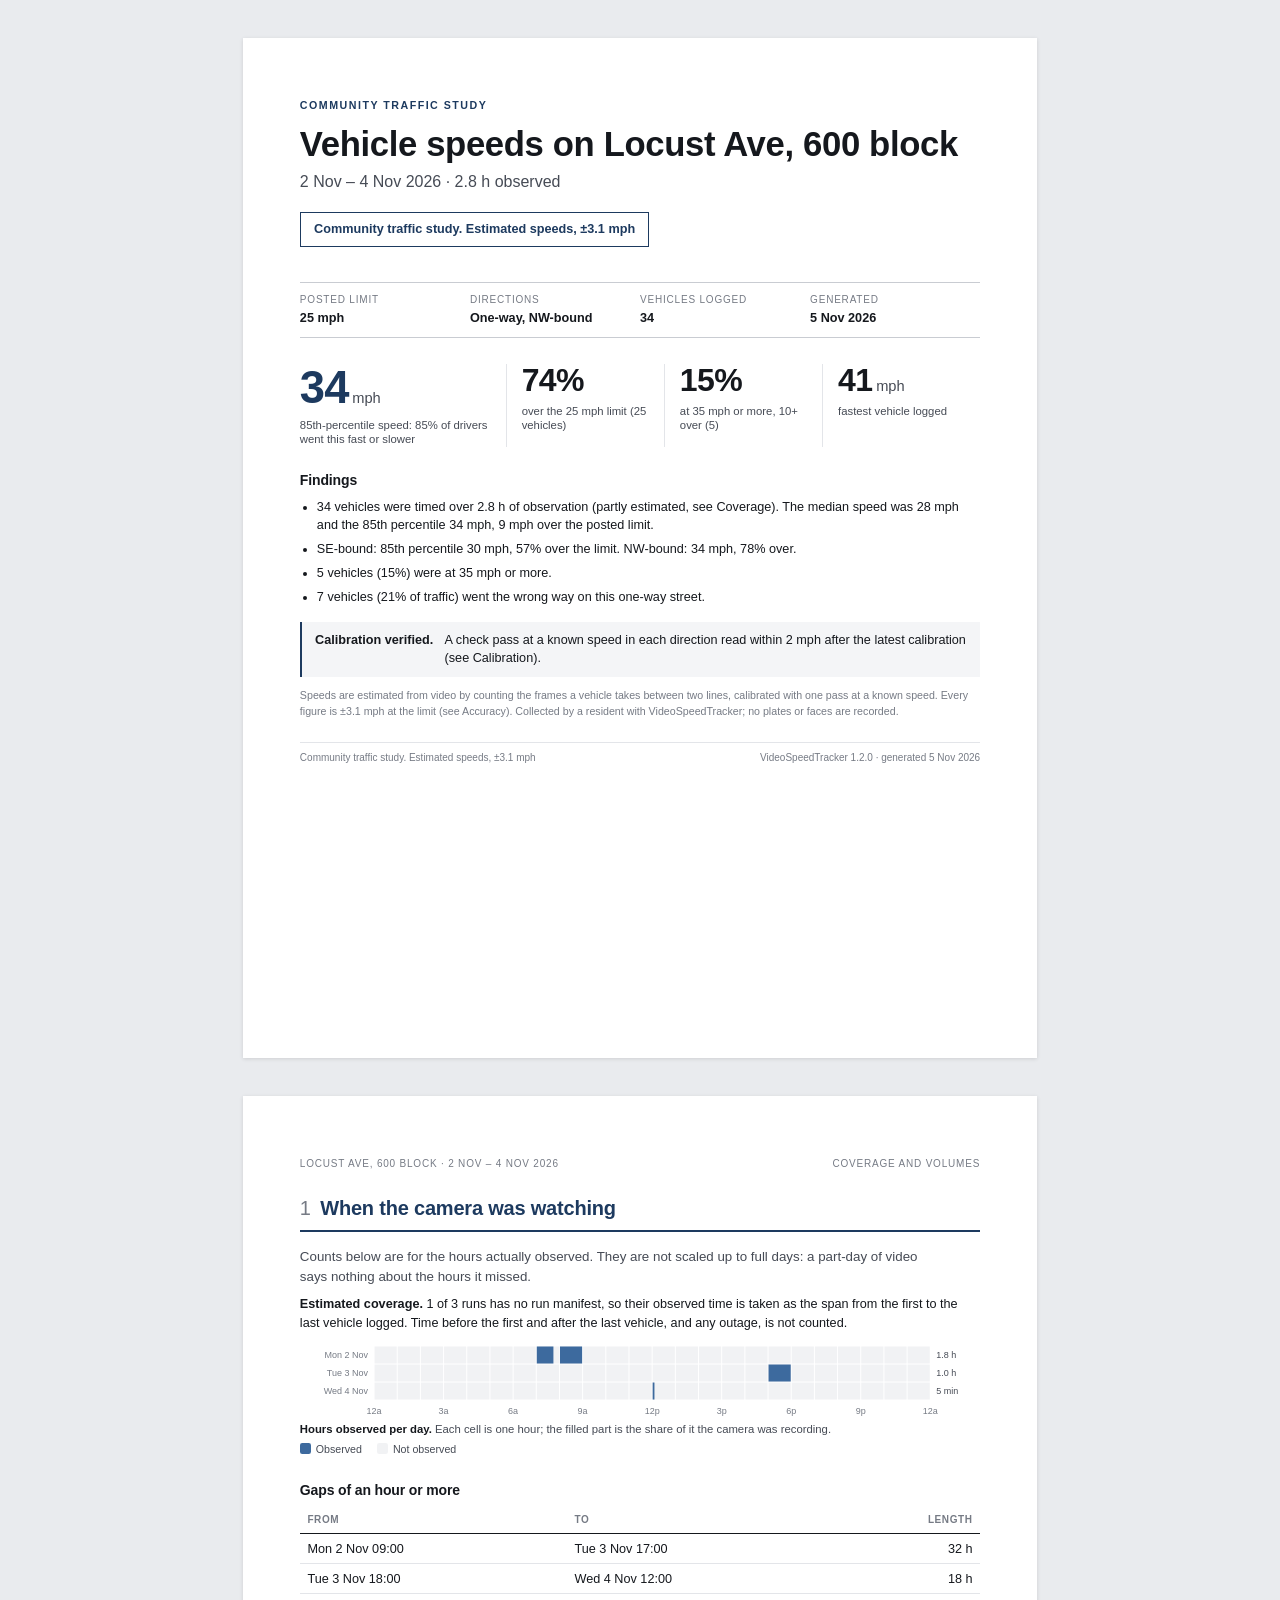
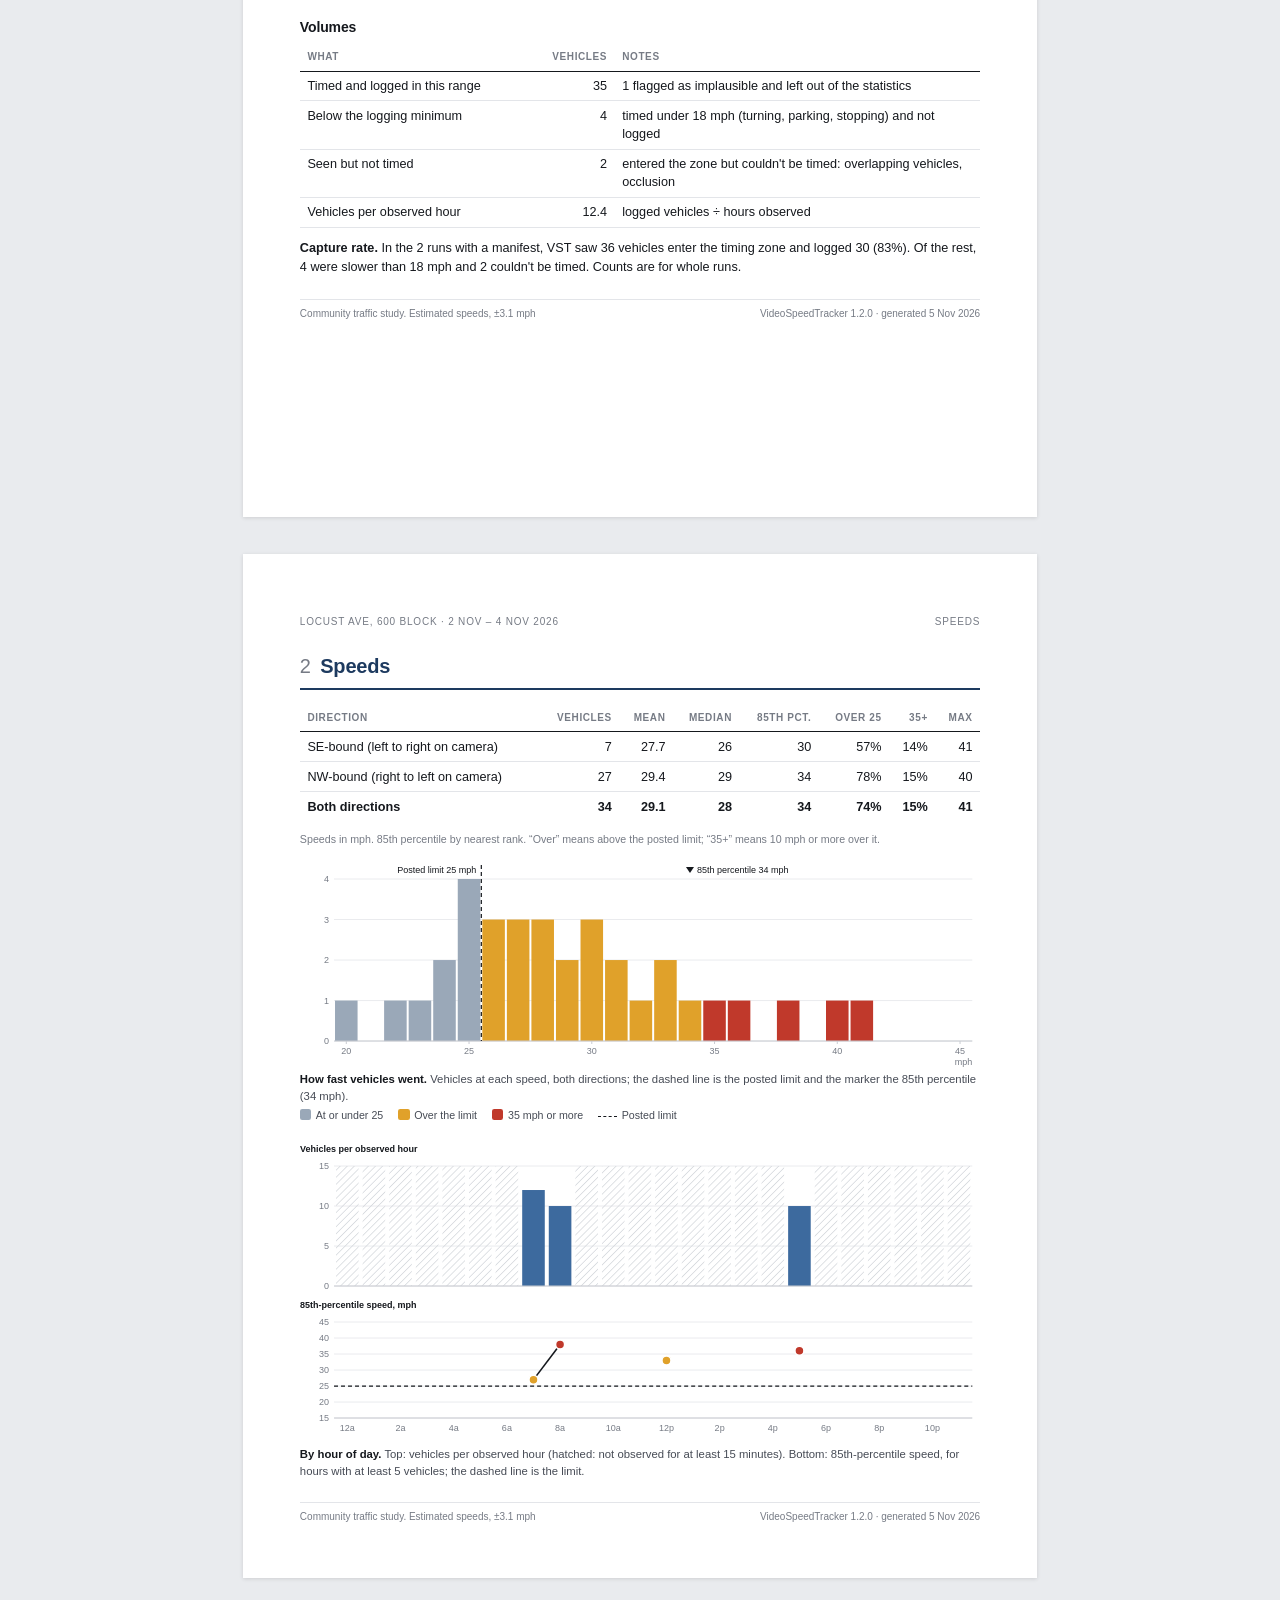
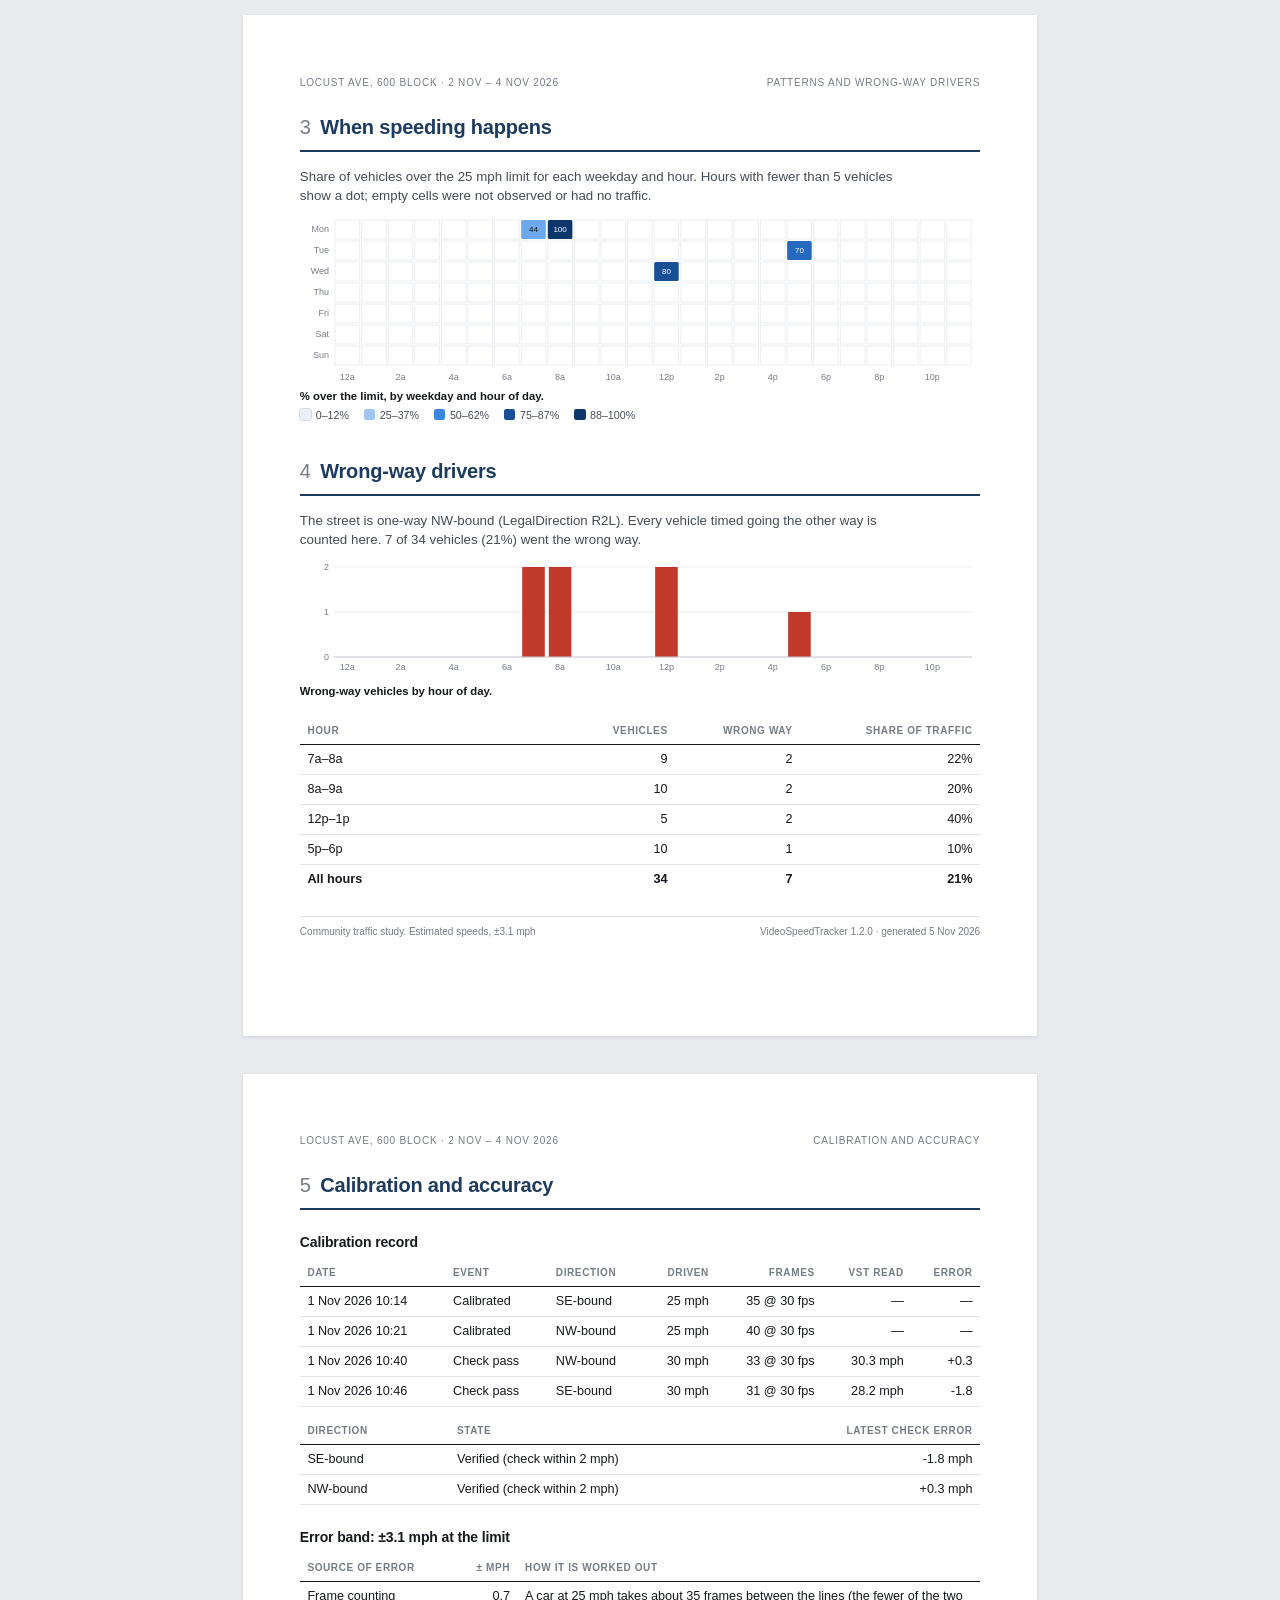
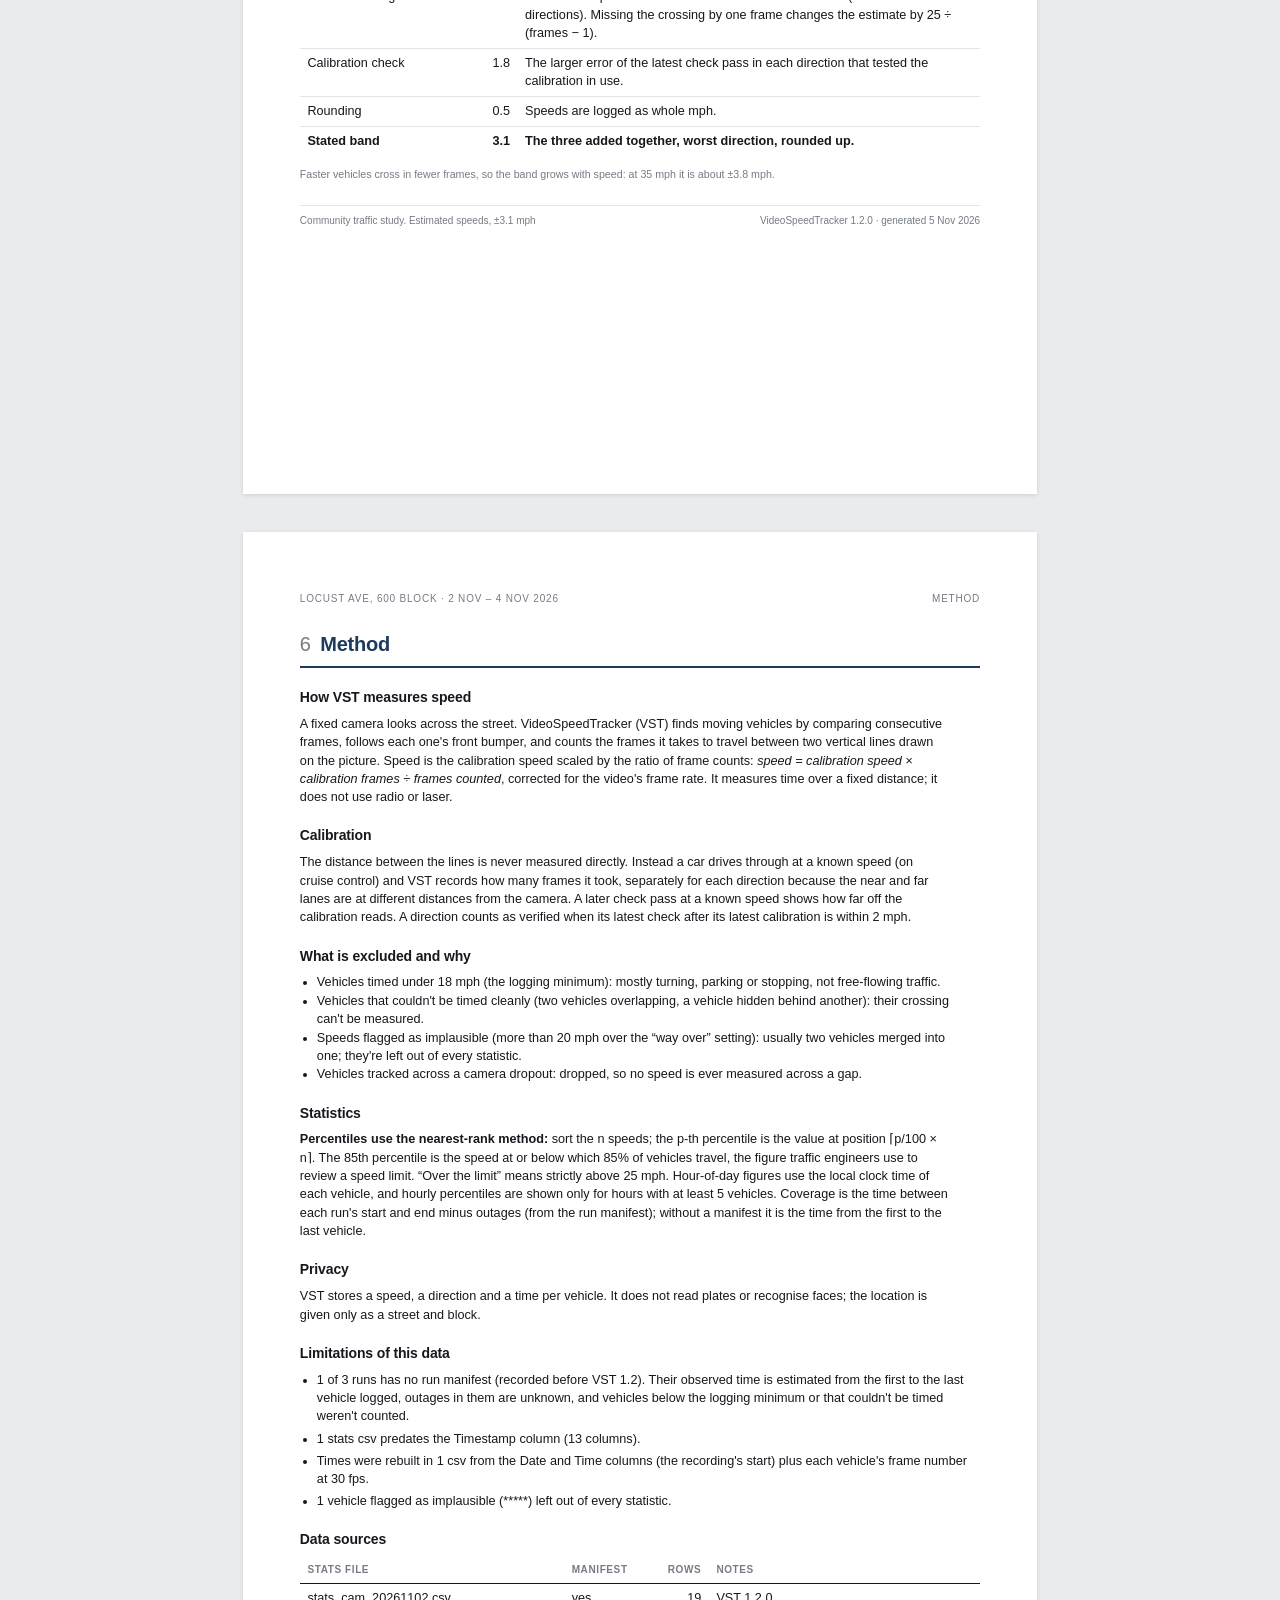
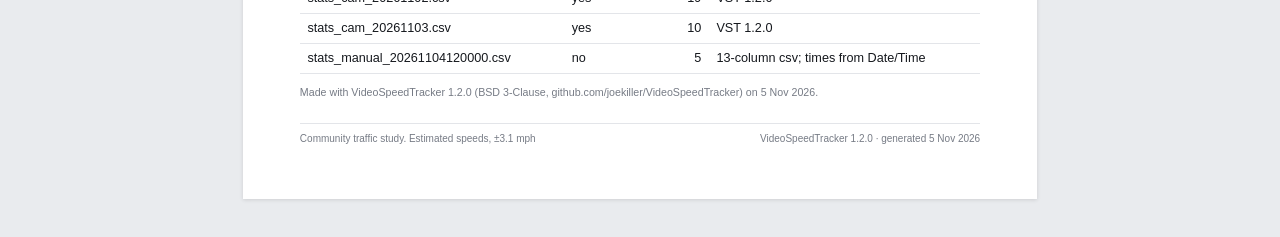
==== companion/demo/report.html @ 139415f7 "Street report button on the phone, and docs The companion's Stats view links to /api/report.html for" ====
<!doctype html>
<html lang='en'><head><meta charset='utf-8'><meta name='viewport' content='width=device-width, initial-scale=1'><title>Locust Ave, 600 block — community traffic study</title><style>
@page { size: auto; margin: 14mm 14mm 15mm; }
:root {
  --ink: #15181d; --ink2: #464b55; --muted: #767b85; --rule: #c9ccd2; --hair: #e3e5e9; --tint: #f4f5f7;
  --accent: #1d3a5f; --ok: #9aa8b8; --over: #e0a12a; --bad: #c0392b; --cover: #3d6a9e;
}
* { box-sizing: border-box; }
html { background: #e9ebee; }
body { margin: 0; color: var(--ink); background: #e9ebee; font: 9.5pt/1.45 "Helvetica Neue", Helvetica, Arial, system-ui, sans-serif;
  -webkit-print-color-adjust: exact; print-color-adjust: exact; }
.sheet { width: 210mm; min-height: 270mm; margin: 10mm auto; padding: 16mm 15mm 14mm; background: #fff; box-shadow: 0 1px 4px rgba(0,0,0,.12); position: relative; }
@media print {
  html, body { background: #fff; }
  .sheet { width: auto; min-height: 0; margin: 0; padding: 0; box-shadow: none; break-after: page; page-break-after: always; }
  .sheet:last-child { break-after: auto; page-break-after: auto; }
  figure, table, .keep { break-inside: avoid; page-break-inside: avoid; }
}
/* On a phone (the companion opens the report there): one column of sheets, two-up figures, wide tables scroll. */
@media screen and (max-width: 820px) {
  .sheet { width: auto; margin: 0 0 8px; padding: 20px 16px; min-height: 0; }
  /* .sheet-prefixed so these win over the base rules further down */
  .sheet.cover h1 { font-size: 20pt; }
  .sheet .meta, .sheet .kpis { grid-template-columns: 1fr 1fr; row-gap: 4mm; }
  .sheet .kpi:nth-child(3) { padding-left: 0; border-left: 0; }
  .sheet .status { flex-direction: column; gap: 1mm; }
  .sheet table { display: block; overflow-x: auto; }
  .sheet .two, .sheet .snaps { grid-template-columns: 1fr; }
}
h1, h2, h3 { font-weight: 600; margin: 0; letter-spacing: -.01em; }
h2 { font-size: 15pt; color: var(--accent); padding-bottom: 2mm; border-bottom: 1.5pt solid var(--accent); margin-bottom: 4mm; }
h2 .num { color: var(--muted); font-weight: 400; margin-right: 2.5mm; }
h3 { font-size: 10.5pt; margin: 6mm 0 2mm; }
p { margin: 0 0 2.5mm; }
.lede { color: var(--ink2); font-size: 10pt; max-width: 165mm; }
.small { font-size: 8pt; color: var(--muted); }
.num, td.n, th.n, .tab { font-variant-numeric: tabular-nums; }
.runhead { display: flex; justify-content: space-between; font-size: 7.5pt; color: var(--muted); text-transform: uppercase; letter-spacing: .08em; margin-bottom: 6mm; }
.foot { margin-top: 6mm; padding-top: 2mm; border-top: .5pt solid var(--hair); font-size: 7.5pt; color: var(--muted); display: flex; justify-content: space-between; }

/* cover */
.kicker { font-size: 8pt; letter-spacing: .14em; text-transform: uppercase; color: var(--accent); font-weight: 600; }
.cover h1 { font-size: 26pt; line-height: 1.12; margin: 3mm 0 1.5mm; }
.cover .sub { font-size: 12pt; color: var(--ink2); }
.label { display: inline-block; margin: 5mm 0 6mm; padding: 2mm 3.5mm; border: 1pt solid var(--accent); color: var(--accent); font-weight: 600; font-size: 9.5pt; }
.meta { display: grid; grid-template-columns: repeat(4, 1fr); border-top: .75pt solid var(--rule); border-bottom: .75pt solid var(--rule); }
.meta div { padding: 2.5mm 3mm 2.5mm 0; }
.meta dt { font-size: 7.5pt; text-transform: uppercase; letter-spacing: .08em; color: var(--muted); }
.meta dd { margin: .5mm 0 0; font-weight: 600; }
.kpis { display: grid; grid-template-columns: 1.3fr 1fr 1fr 1fr; gap: 0; margin: 7mm 0 5mm; }
.kpi { padding: 0 4mm; border-left: .75pt solid var(--hair); }
.kpi:first-child { padding-left: 0; border-left: 0; }
.kpi b { display: block; font-size: 24pt; font-weight: 600; line-height: 1.05; letter-spacing: -.02em; }
.kpi:first-child b { font-size: 34pt; color: var(--accent); }
.kpi b small { font-size: 11pt; font-weight: 400; color: var(--ink2); margin-left: 1mm; letter-spacing: 0; }
.kpi span { display: block; margin-top: 1.5mm; font-size: 8.5pt; color: var(--ink2); line-height: 1.3; }
.findings { margin: 0 0 4mm; padding-left: 4.5mm; }
.findings li { margin-bottom: 1.5mm; }
.status { display: flex; gap: 3mm; align-items: baseline; padding: 2.5mm 3.5mm; background: var(--tint); border-left: 2pt solid var(--accent); margin: 3mm 0; }
.status.warn { border-left-color: var(--bad); }
.status b { white-space: nowrap; }
.note { margin-top: 4mm; padding: 3mm 3.5mm; border: .75pt solid var(--rule); }
.note h3 { margin: 0 0 1mm; font-size: 8pt; text-transform: uppercase; letter-spacing: .08em; color: var(--muted); }

/* tables */
table { width: 100%; border-collapse: collapse; margin: 1mm 0 3mm; }
th { font-size: 7.5pt; font-weight: 600; text-transform: uppercase; letter-spacing: .06em; color: var(--muted); text-align: left; padding: 1.5mm 2mm; border-bottom: .75pt solid var(--ink); }
td { padding: 1.4mm 2mm; border-bottom: .5pt solid var(--hair); vertical-align: top; }
th.n, td.n { text-align: right; }
tr.total td { font-weight: 600; border-top: .75pt solid var(--ink); border-bottom: 0; }
td.muted { color: var(--muted); }
.two { display: grid; grid-template-columns: 1fr 1fr; gap: 7mm; }

/* figures */
figure { margin: 2mm 0 5mm; }
figcaption { font-size: 8.5pt; color: var(--ink2); margin-top: 1mm; }
figcaption b { color: var(--ink); }
svg { display: block; width: 100%; height: auto; overflow: visible; }
svg text { font-family: "Helvetica Neue", Helvetica, Arial, system-ui, sans-serif; fill: var(--muted); font-size: 9px; font-variant-numeric: tabular-nums; }
svg .ink { fill: var(--ink); }
svg .ink2 { fill: var(--ink2); }
svg .grid { stroke: var(--hair); stroke-width: .75; }
svg .axis { stroke: var(--rule); stroke-width: 1; }
svg .limit { stroke: var(--ink); stroke-width: 1.2; stroke-dasharray: 4 3; }
.legend { display: flex; flex-wrap: wrap; gap: 4mm; font-size: 8pt; color: var(--ink2); margin: 1mm 0 0; }
.legend i { display: inline-block; width: 3mm; height: 3mm; border-radius: .6mm; margin-right: 1.2mm; vertical-align: -.4mm; }
.legend i.line { height: 0; border-top: 1.2pt dashed var(--ink); border-radius: 0; vertical-align: .6mm; width: 5mm; }
.snaps { display: grid; grid-template-columns: 1fr 1fr; gap: 4mm; }
.snaps img { width: 100%; display: block; border: .5pt solid var(--rule); }
.snaps figcaption { font-variant-numeric: tabular-nums; }
.method h3 { margin-top: 5mm; }
.method p, .method li { max-width: 172mm; }
.method ul { padding-left: 4.5mm; margin: 0 0 2.5mm; }
.caveats li { margin-bottom: 1mm; }
</style></head><body>
<section class='sheet cover'><div class='kicker'>Community traffic study</div><h1>Vehicle speeds on Locust Ave, 600 block</h1><div class='sub'>2 Nov – 4 Nov 2026 · 2.8 h observed</div><div class='label'>Community traffic study. Estimated speeds, ±3.1 mph</div><dl class='meta'><div><dt>Posted limit</dt><dd>25 mph</dd></div><div><dt>Directions</dt><dd>One-way, NW-bound</dd></div><div><dt>Vehicles logged</dt><dd class='num'>34</dd></div><div><dt>Generated</dt><dd>5 Nov 2026</dd></div></dl><div class='kpis'><div class='kpi'><b>34<small>mph</small></b><span>85th-percentile speed: 85% of drivers went this fast or slower</span></div><div class='kpi'><b>74%</b><span>over the 25 mph limit (25 vehicles)</span></div><div class='kpi'><b>15%</b><span>at 35 mph or more, 10+ over (5)</span></div><div class='kpi'><b>41<small>mph</small></b><span>fastest vehicle logged</span></div></div><h3>Findings</h3><ul class='findings'><li>34 vehicles were timed over 2.8 h of observation (partly estimated, see Coverage). The median speed was 28 mph and the 85th percentile 34 mph, 9 mph over the posted limit.</li><li>SE-bound: 85th percentile 30 mph, 57% over the limit. NW-bound: 34 mph, 78% over.</li><li>5 vehicles (15%) were at 35 mph or more.</li><li>7 vehicles (21% of traffic) went the wrong way on this one-way street.</li></ul><div class='status'><b>Calibration verified.</b><span>A check pass at a known speed in each direction read within 2 mph after the latest calibration (see Calibration).</span></div><p class='small'>Speeds are estimated from video by counting the frames a vehicle takes between two lines, calibrated with one pass at a known speed. Every figure is ±3.1 mph at the limit (see Accuracy). Collected by a resident with VideoSpeedTracker; no plates or faces are recorded.</p><div class='foot'><span>Community traffic study. Estimated speeds, ±3.1 mph</span><span>VideoSpeedTracker 1.2.0 · generated 5 Nov 2026</span></div></section>
<section class='sheet'><div class='runhead'><span>Locust Ave, 600 block · 2 Nov – 4 Nov 2026</span><span>Coverage and volumes</span></div><h2><span class='num'>1</span>When the camera was watching</h2><p class='lede'>Counts below are for the hours actually observed. They are not scaled up to full days: a part-day of video says nothing about the hours it missed.</p><p><b>Estimated coverage.</b> 1 of 3 runs has no run manifest, so their observed time is taken as the span from the first to the last vehicle logged. Time before the first and after the last vehicle, and any outage, is not counted.</p><figure><svg viewBox='0 0 680 76' role='img' aria-label='Hours observed per day'><text x='68' y='16' text-anchor='end'>Mon 2 Nov</text><rect x='74.5' y='4.5' width='22.1667' height='17' fill='#f1f2f4'/><rect x='97.6667' y='4.5' width='22.1667' height='17' fill='#f1f2f4'/><rect x='120.833' y='4.5' width='22.1667' height='17' fill='#f1f2f4'/><rect x='144' y='4.5' width='22.1667' height='17' fill='#f1f2f4'/><rect x='167.167' y='4.5' width='22.1667' height='17' fill='#f1f2f4'/><rect x='190.333' y='4.5' width='22.1667' height='17' fill='#f1f2f4'/><rect x='213.5' y='4.5' width='22.1667' height='17' fill='#f1f2f4'/><rect x='236.667' y='4.5' width='22.1667' height='17' fill='#f1f2f4'/><rect x='236.667' y='4.5' width='16.625' height='17' fill='#3d6a9e'><title>Mon 2 Nov 7a: 45 min observed</title></rect><rect x='259.833' y='4.5' width='22.1667' height='17' fill='#f1f2f4'/><rect x='259.833' y='4.5' width='22.1667' height='17' fill='#3d6a9e'><title>Mon 2 Nov 8a: 60 min observed</title></rect><rect x='283' y='4.5' width='22.1667' height='17' fill='#f1f2f4'/><rect x='306.167' y='4.5' width='22.1667' height='17' fill='#f1f2f4'/><rect x='329.333' y='4.5' width='22.1667' height='17' fill='#f1f2f4'/><rect x='352.5' y='4.5' width='22.1667' height='17' fill='#f1f2f4'/><rect x='375.667' y='4.5' width='22.1667' height='17' fill='#f1f2f4'/><rect x='398.833' y='4.5' width='22.1667' height='17' fill='#f1f2f4'/><rect x='422' y='4.5' width='22.1667' height='17' fill='#f1f2f4'/><rect x='445.167' y='4.5' width='22.1667' height='17' fill='#f1f2f4'/><rect x='468.333' y='4.5' width='22.1667' height='17' fill='#f1f2f4'/><rect x='491.5' y='4.5' width='22.1667' height='17' fill='#f1f2f4'/><rect x='514.667' y='4.5' width='22.1667' height='17' fill='#f1f2f4'/><rect x='537.833' y='4.5' width='22.1667' height='17' fill='#f1f2f4'/><rect x='561' y='4.5' width='22.1667' height='17' fill='#f1f2f4'/><rect x='584.167' y='4.5' width='22.1667' height='17' fill='#f1f2f4'/><rect x='607.333' y='4.5' width='22.1667' height='17' fill='#f1f2f4'/><text class='ink2' x='636' y='16'>1.8 h</text><text x='68' y='34' text-anchor='end'>Tue 3 Nov</text><rect x='74.5' y='22.5' width='22.1667' height='17' fill='#f1f2f4'/><rect x='97.6667' y='22.5' width='22.1667' height='17' fill='#f1f2f4'/><rect x='120.833' y='22.5' width='22.1667' height='17' fill='#f1f2f4'/><rect x='144' y='22.5' width='22.1667' height='17' fill='#f1f2f4'/><rect x='167.167' y='22.5' width='22.1667' height='17' fill='#f1f2f4'/><rect x='190.333' y='22.5' width='22.1667' height='17' fill='#f1f2f4'/><rect x='213.5' y='22.5' width='22.1667' height='17' fill='#f1f2f4'/><rect x='236.667' y='22.5' width='22.1667' height='17' fill='#f1f2f4'/><rect x='259.833' y='22.5' width='22.1667' height='17' fill='#f1f2f4'/><rect x='283' y='22.5' width='22.1667' height='17' fill='#f1f2f4'/><rect x='306.167' y='22.5' width='22.1667' height='17' fill='#f1f2f4'/><rect x='329.333' y='22.5' width='22.1667' height='17' fill='#f1f2f4'/><rect x='352.5' y='22.5' width='22.1667' height='17' fill='#f1f2f4'/><rect x='375.667' y='22.5' width='22.1667' height='17' fill='#f1f2f4'/><rect x='398.833' y='22.5' width='22.1667' height='17' fill='#f1f2f4'/><rect x='422' y='22.5' width='22.1667' height='17' fill='#f1f2f4'/><rect x='445.167' y='22.5' width='22.1667' height='17' fill='#f1f2f4'/><rect x='468.333' y='22.5' width='22.1667' height='17' fill='#f1f2f4'/><rect x='468.333' y='22.5' width='22.1667' height='17' fill='#3d6a9e'><title>Tue 3 Nov 5p: 60 min observed</title></rect><rect x='491.5' y='22.5' width='22.1667' height='17' fill='#f1f2f4'/><rect x='514.667' y='22.5' width='22.1667' height='17' fill='#f1f2f4'/><rect x='537.833' y='22.5' width='22.1667' height='17' fill='#f1f2f4'/><rect x='561' y='22.5' width='22.1667' height='17' fill='#f1f2f4'/><rect x='584.167' y='22.5' width='22.1667' height='17' fill='#f1f2f4'/><rect x='607.333' y='22.5' width='22.1667' height='17' fill='#f1f2f4'/><text class='ink2' x='636' y='34'>1.0 h</text><text x='68' y='52' text-anchor='end'>Wed 4 Nov</text><rect x='74.5' y='40.5' width='22.1667' height='17' fill='#f1f2f4'/><rect x='97.6667' y='40.5' width='22.1667' height='17' fill='#f1f2f4'/><rect x='120.833' y='40.5' width='22.1667' height='17' fill='#f1f2f4'/><rect x='144' y='40.5' width='22.1667' height='17' fill='#f1f2f4'/><rect x='167.167' y='40.5' width='22.1667' height='17' fill='#f1f2f4'/><rect x='190.333' y='40.5' width='22.1667' height='17' fill='#f1f2f4'/><rect x='213.5' y='40.5' width='22.1667' height='17' fill='#f1f2f4'/><rect x='236.667' y='40.5' width='22.1667' height='17' fill='#f1f2f4'/><rect x='259.833' y='40.5' width='22.1667' height='17' fill='#f1f2f4'/><rect x='283' y='40.5' width='22.1667' height='17' fill='#f1f2f4'/><rect x='306.167' y='40.5' width='22.1667' height='17' fill='#f1f2f4'/><rect x='329.333' y='40.5' width='22.1667' height='17' fill='#f1f2f4'/><rect x='352.5' y='40.5' width='22.1667' height='17' fill='#f1f2f4'/><rect x='352.5' y='40.5' width='1.78565' height='17' fill='#3d6a9e'><title>Wed 4 Nov 12p: 5 min observed</title></rect><rect x='375.667' y='40.5' width='22.1667' height='17' fill='#f1f2f4'/><rect x='398.833' y='40.5' width='22.1667' height='17' fill='#f1f2f4'/><rect x='422' y='40.5' width='22.1667' height='17' fill='#f1f2f4'/><rect x='445.167' y='40.5' width='22.1667' height='17' fill='#f1f2f4'/><rect x='468.333' y='40.5' width='22.1667' height='17' fill='#f1f2f4'/><rect x='491.5' y='40.5' width='22.1667' height='17' fill='#f1f2f4'/><rect x='514.667' y='40.5' width='22.1667' height='17' fill='#f1f2f4'/><rect x='537.833' y='40.5' width='22.1667' height='17' fill='#f1f2f4'/><rect x='561' y='40.5' width='22.1667' height='17' fill='#f1f2f4'/><rect x='584.167' y='40.5' width='22.1667' height='17' fill='#f1f2f4'/><rect x='607.333' y='40.5' width='22.1667' height='17' fill='#f1f2f4'/><text class='ink2' x='636' y='52'>5 min</text><text x='74' y='72' text-anchor='middle'>12a</text><text x='143.5' y='72' text-anchor='middle'>3a</text><text x='213' y='72' text-anchor='middle'>6a</text><text x='282.5' y='72' text-anchor='middle'>9a</text><text x='352' y='72' text-anchor='middle'>12p</text><text x='421.5' y='72' text-anchor='middle'>3p</text><text x='491' y='72' text-anchor='middle'>6p</text><text x='560.5' y='72' text-anchor='middle'>9p</text><text x='630' y='72' text-anchor='middle'>12a</text></svg><figcaption><b>Hours observed per day.</b> Each cell is one hour; the filled part is the share of it the camera was recording.</figcaption><div class='legend'><span><i style='background:#3d6a9e'></i>Observed</span><span><i style='background:#f1f2f4'></i>Not observed</span></div></figure><h3>Gaps of an hour or more</h3><table><tr><th>From</th><th>To</th><th class='n'>Length</th></tr><tr><td class='tab'>Mon 2 Nov 09:00</td><td class='tab'>Tue 3 Nov 17:00</td><td class='n'>32 h</td></tr><tr><td class='tab'>Tue 3 Nov 18:00</td><td class='tab'>Wed 4 Nov 12:00</td><td class='n'>18 h</td></tr></table><h3>Volumes</h3><table><tr><th style='width:36%'>What</th><th class='n'>Vehicles</th><th>Notes</th></tr><tr><td>Timed and logged in this range</td><td class='n'>35</td><td>1 flagged as implausible and left out of the statistics</td></tr><tr><td>Below the logging minimum</td><td class='n'>4</td><td>timed under 18 mph (turning, parking, stopping) and not logged</td></tr><tr><td>Seen but not timed</td><td class='n'>2</td><td>entered the zone but couldn't be timed: overlapping vehicles, occlusion</td></tr><tr><td>Vehicles per observed hour</td><td class='n'>12.4</td><td>logged vehicles ÷ hours observed</td></tr></table><p><b>Capture rate.</b> In the 2 runs with a manifest, VST saw 36 vehicles enter the timing zone and logged 30 (83%). Of the rest, 4 were slower than 18 mph and 2 couldn't be timed. Counts are for whole runs.</p><div class='foot'><span>Community traffic study. Estimated speeds, ±3.1 mph</span><span>VideoSpeedTracker 1.2.0 · generated 5 Nov 2026</span></div></section>
<section class='sheet'><div class='runhead'><span>Locust Ave, 600 block · 2 Nov – 4 Nov 2026</span><span>Speeds</span></div><h2><span class='num'>2</span>Speeds</h2><table><tr><th>Direction</th><th class='n'>Vehicles</th><th class='n'>Mean</th><th class='n'>Median</th><th class='n'>85th pct.</th><th class='n'>Over 25</th><th class='n'>35+</th><th class='n'>Max</th></tr><tr><td>SE-bound (left to right on camera)</td><td class='n'>7</td><td class='n'>27.7</td><td class='n'>26</td><td class='n'>30</td><td class='n'>57%</td><td class='n'>14%</td><td class='n'>41</td></tr><tr><td>NW-bound (right to left on camera)</td><td class='n'>27</td><td class='n'>29.4</td><td class='n'>29</td><td class='n'>34</td><td class='n'>78%</td><td class='n'>15%</td><td class='n'>40</td></tr><tr class='total'><td>Both directions</td><td class='n'>34</td><td class='n'>29.1</td><td class='n'>28</td><td class='n'>34</td><td class='n'>74%</td><td class='n'>15%</td><td class='n'>41</td></tr></table><p class='small'>Speeds in mph. 85th percentile by nearest rank. “Over” means above the posted limit; “35+” means 10 mph or more over it.</p><figure class='keep'><svg viewBox='0 0 680 210' role='img' aria-label='Histogram of estimated speeds'><line class='grid' x1='34' x2='672' y1='184' y2='184'/><text x='29' y='187' text-anchor='end'>0</text><line class='grid' x1='34' x2='672' y1='143.5' y2='143.5'/><text x='29' y='146.5' text-anchor='end'>1</text><line class='grid' x1='34' x2='672' y1='103' y2='103'/><text x='29' y='106' text-anchor='end'>2</text><line class='grid' x1='34' x2='672' y1='62.5' y2='62.5'/><text x='29' y='65.5' text-anchor='end'>3</text><line class='grid' x1='34' x2='672' y1='22' y2='22'/><text x='29' y='25' text-anchor='end'>4</text><rect x='35' y='143.5' width='22.5385' height='40.5' fill='#9aa8b8'><title>20 mph: 1 vehicles</title></rect><rect x='84.0769' y='143.5' width='22.5385' height='40.5' fill='#9aa8b8'><title>22 mph: 1 vehicles</title></rect><rect x='108.615' y='143.5' width='22.5385' height='40.5' fill='#9aa8b8'><title>23 mph: 1 vehicles</title></rect><rect x='133.154' y='103' width='22.5385' height='81' fill='#9aa8b8'><title>24 mph: 2 vehicles</title></rect><rect x='157.692' y='22' width='22.5385' height='162' fill='#9aa8b8'><title>25 mph: 4 vehicles</title></rect><rect x='182.231' y='62.5' width='22.5385' height='121.5' fill='#e0a12a'><title>26 mph: 3 vehicles</title></rect><rect x='206.769' y='62.5' width='22.5385' height='121.5' fill='#e0a12a'><title>27 mph: 3 vehicles</title></rect><rect x='231.308' y='62.5' width='22.5385' height='121.5' fill='#e0a12a'><title>28 mph: 3 vehicles</title></rect><rect x='255.846' y='103' width='22.5385' height='81' fill='#e0a12a'><title>29 mph: 2 vehicles</title></rect><rect x='280.385' y='62.5' width='22.5385' height='121.5' fill='#e0a12a'><title>30 mph: 3 vehicles</title></rect><rect x='304.923' y='103' width='22.5385' height='81' fill='#e0a12a'><title>31 mph: 2 vehicles</title></rect><rect x='329.462' y='143.5' width='22.5385' height='40.5' fill='#e0a12a'><title>32 mph: 1 vehicles</title></rect><rect x='354' y='103' width='22.5385' height='81' fill='#e0a12a'><title>33 mph: 2 vehicles</title></rect><rect x='378.538' y='143.5' width='22.5385' height='40.5' fill='#e0a12a'><title>34 mph: 1 vehicles</title></rect><rect x='403.077' y='143.5' width='22.5385' height='40.5' fill='#c0392b'><title>35 mph: 1 vehicles</title></rect><rect x='427.615' y='143.5' width='22.5385' height='40.5' fill='#c0392b'><title>36 mph: 1 vehicles</title></rect><rect x='476.692' y='143.5' width='22.5385' height='40.5' fill='#c0392b'><title>38 mph: 1 vehicles</title></rect><rect x='525.769' y='143.5' width='22.5385' height='40.5' fill='#c0392b'><title>40 mph: 1 vehicles</title></rect><rect x='550.308' y='143.5' width='22.5385' height='40.5' fill='#c0392b'><title>41 mph: 1 vehicles</title></rect><line class='axis' x1='34' x2='672' y1='184' y2='184'/><line class='axis' x1='46.2692' x2='46.2692' y1='184' y2='187'/><text x='46.2692' y='197' text-anchor='middle'>20</text><line class='axis' x1='168.962' x2='168.962' y1='184' y2='187'/><text x='168.962' y='197' text-anchor='middle'>25</text><line class='axis' x1='291.654' x2='291.654' y1='184' y2='187'/><text x='291.654' y='197' text-anchor='middle'>30</text><line class='axis' x1='414.346' x2='414.346' y1='184' y2='187'/><text x='414.346' y='197' text-anchor='middle'>35</text><line class='axis' x1='537.038' x2='537.038' y1='184' y2='187'/><text x='537.038' y='197' text-anchor='middle'>40</text><line class='axis' x1='659.731' x2='659.731' y1='184' y2='187'/><text x='659.731' y='197' text-anchor='middle'>45</text><text x='672' y='208' text-anchor='end'>mph</text><line class='limit' x1='181.231' x2='181.231' y1='8' y2='184'/><path d='M385.808 10h8l-4 6z' fill='#15181d'/><text class='ink' x='396.808' y='16' text-anchor='start'>85th percentile 34 mph</text><text class='ink' x='176.231' y='16' text-anchor='end'>Posted limit 25 mph</text></svg><figcaption><b>How fast vehicles went.</b> Vehicles at each speed, both directions; the dashed line is the posted limit and the marker the 85th percentile (34 mph).</figcaption><div class='legend'><span><i style='background:#9aa8b8'></i>At or under 25</span><span><i style='background:#e0a12a'></i>Over the limit</span><span><i style='background:#c0392b'></i>35 mph or more</span><span><i class='line'></i>Posted limit</span></div></figure><figure class='keep'><svg viewBox='0 0 680 150' role='img' aria-label='Vehicles per observed hour by hour of day'><defs><pattern id='nodata' width='5' height='5' patternUnits='userSpaceOnUse' patternTransform='rotate(45)'><line x1='0' y1='0' x2='0' y2='5' stroke='#d5d8dd' stroke-width='1.5'/></pattern></defs><text class='ink' x='0' y='10' style='font-weight:600'>Vehicles per observed hour</text><line class='grid' x1='34' x2='672' y1='144' y2='144'/><text x='29' y='147' text-anchor='end'>0</text><line class='grid' x1='34' x2='672' y1='104' y2='104'/><text x='29' y='107' text-anchor='end'>5</text><line class='grid' x1='34' x2='672' y1='64' y2='64'/><text x='29' y='67' text-anchor='end'>10</text><line class='grid' x1='34' x2='672' y1='24' y2='24'/><text x='29' y='27' text-anchor='end'>15</text><rect x='36' y='24' width='22.5833' height='120' fill='url(#nodata)'><title>12a: not observed</title></rect><rect x='62.5833' y='24' width='22.5833' height='120' fill='url(#nodata)'><title>1a: not observed</title></rect><rect x='89.1667' y='24' width='22.5833' height='120' fill='url(#nodata)'><title>2a: not observed</title></rect><rect x='115.75' y='24' width='22.5833' height='120' fill='url(#nodata)'><title>3a: not observed</title></rect><rect x='142.333' y='24' width='22.5833' height='120' fill='url(#nodata)'><title>4a: not observed</title></rect><rect x='168.917' y='24' width='22.5833' height='120' fill='url(#nodata)'><title>5a: not observed</title></rect><rect x='195.5' y='24' width='22.5833' height='120' fill='url(#nodata)'><title>6a: not observed</title></rect><rect x='222.083' y='48' width='22.5833' height='96' fill='#3d6a9e'><title>7a: 9 vehicles in 45 min observed</title></rect><rect x='248.667' y='64' width='22.5833' height='80' fill='#3d6a9e'><title>8a: 10 vehicles in 1.0 h observed</title></rect><rect x='275.25' y='24' width='22.5833' height='120' fill='url(#nodata)'><title>9a: not observed</title></rect><rect x='301.833' y='24' width='22.5833' height='120' fill='url(#nodata)'><title>10a: not observed</title></rect><rect x='328.417' y='24' width='22.5833' height='120' fill='url(#nodata)'><title>11a: not observed</title></rect><rect x='355' y='24' width='22.5833' height='120' fill='url(#nodata)'><title>12p: only 5 min observed</title></rect><rect x='381.583' y='24' width='22.5833' height='120' fill='url(#nodata)'><title>1p: not observed</title></rect><rect x='408.167' y='24' width='22.5833' height='120' fill='url(#nodata)'><title>2p: not observed</title></rect><rect x='434.75' y='24' width='22.5833' height='120' fill='url(#nodata)'><title>3p: not observed</title></rect><rect x='461.333' y='24' width='22.5833' height='120' fill='url(#nodata)'><title>4p: not observed</title></rect><rect x='487.917' y='64' width='22.5833' height='80' fill='#3d6a9e'><title>5p: 10 vehicles in 1.0 h observed</title></rect><rect x='514.5' y='24' width='22.5833' height='120' fill='url(#nodata)'><title>6p: not observed</title></rect><rect x='541.083' y='24' width='22.5833' height='120' fill='url(#nodata)'><title>7p: not observed</title></rect><rect x='567.667' y='24' width='22.5833' height='120' fill='url(#nodata)'><title>8p: not observed</title></rect><rect x='594.25' y='24' width='22.5833' height='120' fill='url(#nodata)'><title>9p: not observed</title></rect><rect x='620.833' y='24' width='22.5833' height='120' fill='url(#nodata)'><title>10p: not observed</title></rect><rect x='647.417' y='24' width='22.5833' height='120' fill='url(#nodata)'><title>11p: not observed</title></rect><line class='axis' x1='34' x2='672' y1='144' y2='144'/></svg><svg viewBox='0 0 680 150' role='img' aria-label='85th percentile speed by hour of day'><text class='ink' x='0' y='16' style='font-weight:600'>85th-percentile speed, mph</text><line class='grid' x1='34' x2='672' y1='126' y2='126'/><text x='29' y='129' text-anchor='end'>15</text><line class='grid' x1='34' x2='672' y1='110' y2='110'/><text x='29' y='113' text-anchor='end'>20</text><line class='grid' x1='34' x2='672' y1='94' y2='94'/><text x='29' y='97' text-anchor='end'>25</text><line class='grid' x1='34' x2='672' y1='78' y2='78'/><text x='29' y='81' text-anchor='end'>30</text><line class='grid' x1='34' x2='672' y1='62' y2='62'/><text x='29' y='65' text-anchor='end'>35</text><line class='grid' x1='34' x2='672' y1='46' y2='46'/><text x='29' y='49' text-anchor='end'>40</text><line class='grid' x1='34' x2='672' y1='30' y2='30'/><text x='29' y='33' text-anchor='end'>45</text><line class='limit' x1='34' x2='672' y1='94' y2='94'/><path d='M233.4 87.6L260.0 52.4M366.3 68.4M499.2 58.8' fill='none' stroke='#15181d' stroke-width='1.6'/><circle cx='233.375' cy='87.6' r='4.5' fill='#e0a12a' stroke='#fff' stroke-width='1.5'><title>7a: 85th percentile 27 mph (9 vehicles)</title></circle><circle cx='259.958' cy='52.4' r='4.5' fill='#c0392b' stroke='#fff' stroke-width='1.5'><title>8a: 85th percentile 38 mph (10 vehicles)</title></circle><circle cx='366.292' cy='68.4' r='4.5' fill='#e0a12a' stroke='#fff' stroke-width='1.5'><title>12p: 85th percentile 33 mph (5 vehicles)</title></circle><circle cx='499.208' cy='58.8' r='4.5' fill='#c0392b' stroke='#fff' stroke-width='1.5'><title>5p: 85th percentile 36 mph (10 vehicles)</title></circle><line class='axis' x1='34' x2='672' y1='126' y2='126'/><text x='47.2917' y='139' text-anchor='middle'>12a</text><text x='100.458' y='139' text-anchor='middle'>2a</text><text x='153.625' y='139' text-anchor='middle'>4a</text><text x='206.792' y='139' text-anchor='middle'>6a</text><text x='259.958' y='139' text-anchor='middle'>8a</text><text x='313.125' y='139' text-anchor='middle'>10a</text><text x='366.292' y='139' text-anchor='middle'>12p</text><text x='419.458' y='139' text-anchor='middle'>2p</text><text x='472.625' y='139' text-anchor='middle'>4p</text><text x='525.792' y='139' text-anchor='middle'>6p</text><text x='578.958' y='139' text-anchor='middle'>8p</text><text x='632.125' y='139' text-anchor='middle'>10p</text></svg><figcaption><b>By hour of day.</b> Top: vehicles per observed hour (hatched: not observed for at least 15 minutes). Bottom: 85th-percentile speed, for hours with at least 5 vehicles; the dashed line is the limit.</figcaption></figure><div class='foot'><span>Community traffic study. Estimated speeds, ±3.1 mph</span><span>VideoSpeedTracker 1.2.0 · generated 5 Nov 2026</span></div></section>
<section class='sheet'><div class='runhead'><span>Locust Ave, 600 block · 2 Nov – 4 Nov 2026</span><span>Patterns and wrong-way drivers</span></div><h2><span class='num'>3</span>When speeding happens</h2><p class='lede'>Share of vehicles over the 25 mph limit for each weekday and hour. Hours with fewer than 5 vehicles show a dot; empty cells were not observed or had no traffic.</p><figure><svg viewBox='0 0 680 169' role='img' aria-label='Share of vehicles over the limit by weekday and hour'><text x='29' y='17' text-anchor='end'>Mon</text><rect x='35' y='5' width='24.5833' height='19' fill='none' stroke='#eceef1'/><rect x='61.5833' y='5' width='24.5833' height='19' fill='none' stroke='#eceef1'/><rect x='88.1667' y='5' width='24.5833' height='19' fill='none' stroke='#eceef1'/><rect x='114.75' y='5' width='24.5833' height='19' fill='none' stroke='#eceef1'/><rect x='141.333' y='5' width='24.5833' height='19' fill='none' stroke='#eceef1'/><rect x='167.917' y='5' width='24.5833' height='19' fill='none' stroke='#eceef1'/><rect x='194.5' y='5' width='24.5833' height='19' fill='none' stroke='#eceef1'/><rect x='221.083' y='5' width='24.5833' height='19' rx='1.5' fill='#6da7ec'><title>Monday 7a: 44% of 9 over the limit</title></rect><text x='233.375' y='17' text-anchor='middle' style='font-size:8px;fill:#15181d'>44</text><rect x='247.667' y='5' width='24.5833' height='19' rx='1.5' fill='#0d366b'><title>Monday 8a: 100% of 10 over the limit</title></rect><text x='259.958' y='17' text-anchor='middle' style='font-size:8px;fill:#fff'>100</text><rect x='274.25' y='5' width='24.5833' height='19' fill='none' stroke='#eceef1'/><rect x='300.833' y='5' width='24.5833' height='19' fill='none' stroke='#eceef1'/><rect x='327.417' y='5' width='24.5833' height='19' fill='none' stroke='#eceef1'/><rect x='354' y='5' width='24.5833' height='19' fill='none' stroke='#eceef1'/><rect x='380.583' y='5' width='24.5833' height='19' fill='none' stroke='#eceef1'/><rect x='407.167' y='5' width='24.5833' height='19' fill='none' stroke='#eceef1'/><rect x='433.75' y='5' width='24.5833' height='19' fill='none' stroke='#eceef1'/><rect x='460.333' y='5' width='24.5833' height='19' fill='none' stroke='#eceef1'/><rect x='486.917' y='5' width='24.5833' height='19' fill='none' stroke='#eceef1'/><rect x='513.5' y='5' width='24.5833' height='19' fill='none' stroke='#eceef1'/><rect x='540.083' y='5' width='24.5833' height='19' fill='none' stroke='#eceef1'/><rect x='566.667' y='5' width='24.5833' height='19' fill='none' stroke='#eceef1'/><rect x='593.25' y='5' width='24.5833' height='19' fill='none' stroke='#eceef1'/><rect x='619.833' y='5' width='24.5833' height='19' fill='none' stroke='#eceef1'/><rect x='646.417' y='5' width='24.5833' height='19' fill='none' stroke='#eceef1'/><text x='29' y='38' text-anchor='end'>Tue</text><rect x='35' y='26' width='24.5833' height='19' fill='none' stroke='#eceef1'/><rect x='61.5833' y='26' width='24.5833' height='19' fill='none' stroke='#eceef1'/><rect x='88.1667' y='26' width='24.5833' height='19' fill='none' stroke='#eceef1'/><rect x='114.75' y='26' width='24.5833' height='19' fill='none' stroke='#eceef1'/><rect x='141.333' y='26' width='24.5833' height='19' fill='none' stroke='#eceef1'/><rect x='167.917' y='26' width='24.5833' height='19' fill='none' stroke='#eceef1'/><rect x='194.5' y='26' width='24.5833' height='19' fill='none' stroke='#eceef1'/><rect x='221.083' y='26' width='24.5833' height='19' fill='none' stroke='#eceef1'/><rect x='247.667' y='26' width='24.5833' height='19' fill='none' stroke='#eceef1'/><rect x='274.25' y='26' width='24.5833' height='19' fill='none' stroke='#eceef1'/><rect x='300.833' y='26' width='24.5833' height='19' fill='none' stroke='#eceef1'/><rect x='327.417' y='26' width='24.5833' height='19' fill='none' stroke='#eceef1'/><rect x='354' y='26' width='24.5833' height='19' fill='none' stroke='#eceef1'/><rect x='380.583' y='26' width='24.5833' height='19' fill='none' stroke='#eceef1'/><rect x='407.167' y='26' width='24.5833' height='19' fill='none' stroke='#eceef1'/><rect x='433.75' y='26' width='24.5833' height='19' fill='none' stroke='#eceef1'/><rect x='460.333' y='26' width='24.5833' height='19' fill='none' stroke='#eceef1'/><rect x='486.917' y='26' width='24.5833' height='19' rx='1.5' fill='#256abf'><title>Tuesday 5p: 70% of 10 over the limit</title></rect><text x='499.208' y='38' text-anchor='middle' style='font-size:8px;fill:#fff'>70</text><rect x='513.5' y='26' width='24.5833' height='19' fill='none' stroke='#eceef1'/><rect x='540.083' y='26' width='24.5833' height='19' fill='none' stroke='#eceef1'/><rect x='566.667' y='26' width='24.5833' height='19' fill='none' stroke='#eceef1'/><rect x='593.25' y='26' width='24.5833' height='19' fill='none' stroke='#eceef1'/><rect x='619.833' y='26' width='24.5833' height='19' fill='none' stroke='#eceef1'/><rect x='646.417' y='26' width='24.5833' height='19' fill='none' stroke='#eceef1'/><text x='29' y='59' text-anchor='end'>Wed</text><rect x='35' y='47' width='24.5833' height='19' fill='none' stroke='#eceef1'/><rect x='61.5833' y='47' width='24.5833' height='19' fill='none' stroke='#eceef1'/><rect x='88.1667' y='47' width='24.5833' height='19' fill='none' stroke='#eceef1'/><rect x='114.75' y='47' width='24.5833' height='19' fill='none' stroke='#eceef1'/><rect x='141.333' y='47' width='24.5833' height='19' fill='none' stroke='#eceef1'/><rect x='167.917' y='47' width='24.5833' height='19' fill='none' stroke='#eceef1'/><rect x='194.5' y='47' width='24.5833' height='19' fill='none' stroke='#eceef1'/><rect x='221.083' y='47' width='24.5833' height='19' fill='none' stroke='#eceef1'/><rect x='247.667' y='47' width='24.5833' height='19' fill='none' stroke='#eceef1'/><rect x='274.25' y='47' width='24.5833' height='19' fill='none' stroke='#eceef1'/><rect x='300.833' y='47' width='24.5833' height='19' fill='none' stroke='#eceef1'/><rect x='327.417' y='47' width='24.5833' height='19' fill='none' stroke='#eceef1'/><rect x='354' y='47' width='24.5833' height='19' rx='1.5' fill='#184f95'><title>Wednesday 12p: 80% of 5 over the limit</title></rect><text x='366.292' y='59' text-anchor='middle' style='font-size:8px;fill:#fff'>80</text><rect x='380.583' y='47' width='24.5833' height='19' fill='none' stroke='#eceef1'/><rect x='407.167' y='47' width='24.5833' height='19' fill='none' stroke='#eceef1'/><rect x='433.75' y='47' width='24.5833' height='19' fill='none' stroke='#eceef1'/><rect x='460.333' y='47' width='24.5833' height='19' fill='none' stroke='#eceef1'/><rect x='486.917' y='47' width='24.5833' height='19' fill='none' stroke='#eceef1'/><rect x='513.5' y='47' width='24.5833' height='19' fill='none' stroke='#eceef1'/><rect x='540.083' y='47' width='24.5833' height='19' fill='none' stroke='#eceef1'/><rect x='566.667' y='47' width='24.5833' height='19' fill='none' stroke='#eceef1'/><rect x='593.25' y='47' width='24.5833' height='19' fill='none' stroke='#eceef1'/><rect x='619.833' y='47' width='24.5833' height='19' fill='none' stroke='#eceef1'/><rect x='646.417' y='47' width='24.5833' height='19' fill='none' stroke='#eceef1'/><text x='29' y='80' text-anchor='end'>Thu</text><rect x='35' y='68' width='24.5833' height='19' fill='none' stroke='#eceef1'/><rect x='61.5833' y='68' width='24.5833' height='19' fill='none' stroke='#eceef1'/><rect x='88.1667' y='68' width='24.5833' height='19' fill='none' stroke='#eceef1'/><rect x='114.75' y='68' width='24.5833' height='19' fill='none' stroke='#eceef1'/><rect x='141.333' y='68' width='24.5833' height='19' fill='none' stroke='#eceef1'/><rect x='167.917' y='68' width='24.5833' height='19' fill='none' stroke='#eceef1'/><rect x='194.5' y='68' width='24.5833' height='19' fill='none' stroke='#eceef1'/><rect x='221.083' y='68' width='24.5833' height='19' fill='none' stroke='#eceef1'/><rect x='247.667' y='68' width='24.5833' height='19' fill='none' stroke='#eceef1'/><rect x='274.25' y='68' width='24.5833' height='19' fill='none' stroke='#eceef1'/><rect x='300.833' y='68' width='24.5833' height='19' fill='none' stroke='#eceef1'/><rect x='327.417' y='68' width='24.5833' height='19' fill='none' stroke='#eceef1'/><rect x='354' y='68' width='24.5833' height='19' fill='none' stroke='#eceef1'/><rect x='380.583' y='68' width='24.5833' height='19' fill='none' stroke='#eceef1'/><rect x='407.167' y='68' width='24.5833' height='19' fill='none' stroke='#eceef1'/><rect x='433.75' y='68' width='24.5833' height='19' fill='none' stroke='#eceef1'/><rect x='460.333' y='68' width='24.5833' height='19' fill='none' stroke='#eceef1'/><rect x='486.917' y='68' width='24.5833' height='19' fill='none' stroke='#eceef1'/><rect x='513.5' y='68' width='24.5833' height='19' fill='none' stroke='#eceef1'/><rect x='540.083' y='68' width='24.5833' height='19' fill='none' stroke='#eceef1'/><rect x='566.667' y='68' width='24.5833' height='19' fill='none' stroke='#eceef1'/><rect x='593.25' y='68' width='24.5833' height='19' fill='none' stroke='#eceef1'/><rect x='619.833' y='68' width='24.5833' height='19' fill='none' stroke='#eceef1'/><rect x='646.417' y='68' width='24.5833' height='19' fill='none' stroke='#eceef1'/><text x='29' y='101' text-anchor='end'>Fri</text><rect x='35' y='89' width='24.5833' height='19' fill='none' stroke='#eceef1'/><rect x='61.5833' y='89' width='24.5833' height='19' fill='none' stroke='#eceef1'/><rect x='88.1667' y='89' width='24.5833' height='19' fill='none' stroke='#eceef1'/><rect x='114.75' y='89' width='24.5833' height='19' fill='none' stroke='#eceef1'/><rect x='141.333' y='89' width='24.5833' height='19' fill='none' stroke='#eceef1'/><rect x='167.917' y='89' width='24.5833' height='19' fill='none' stroke='#eceef1'/><rect x='194.5' y='89' width='24.5833' height='19' fill='none' stroke='#eceef1'/><rect x='221.083' y='89' width='24.5833' height='19' fill='none' stroke='#eceef1'/><rect x='247.667' y='89' width='24.5833' height='19' fill='none' stroke='#eceef1'/><rect x='274.25' y='89' width='24.5833' height='19' fill='none' stroke='#eceef1'/><rect x='300.833' y='89' width='24.5833' height='19' fill='none' stroke='#eceef1'/><rect x='327.417' y='89' width='24.5833' height='19' fill='none' stroke='#eceef1'/><rect x='354' y='89' width='24.5833' height='19' fill='none' stroke='#eceef1'/><rect x='380.583' y='89' width='24.5833' height='19' fill='none' stroke='#eceef1'/><rect x='407.167' y='89' width='24.5833' height='19' fill='none' stroke='#eceef1'/><rect x='433.75' y='89' width='24.5833' height='19' fill='none' stroke='#eceef1'/><rect x='460.333' y='89' width='24.5833' height='19' fill='none' stroke='#eceef1'/><rect x='486.917' y='89' width='24.5833' height='19' fill='none' stroke='#eceef1'/><rect x='513.5' y='89' width='24.5833' height='19' fill='none' stroke='#eceef1'/><rect x='540.083' y='89' width='24.5833' height='19' fill='none' stroke='#eceef1'/><rect x='566.667' y='89' width='24.5833' height='19' fill='none' stroke='#eceef1'/><rect x='593.25' y='89' width='24.5833' height='19' fill='none' stroke='#eceef1'/><rect x='619.833' y='89' width='24.5833' height='19' fill='none' stroke='#eceef1'/><rect x='646.417' y='89' width='24.5833' height='19' fill='none' stroke='#eceef1'/><text x='29' y='122' text-anchor='end'>Sat</text><rect x='35' y='110' width='24.5833' height='19' fill='none' stroke='#eceef1'/><rect x='61.5833' y='110' width='24.5833' height='19' fill='none' stroke='#eceef1'/><rect x='88.1667' y='110' width='24.5833' height='19' fill='none' stroke='#eceef1'/><rect x='114.75' y='110' width='24.5833' height='19' fill='none' stroke='#eceef1'/><rect x='141.333' y='110' width='24.5833' height='19' fill='none' stroke='#eceef1'/><rect x='167.917' y='110' width='24.5833' height='19' fill='none' stroke='#eceef1'/><rect x='194.5' y='110' width='24.5833' height='19' fill='none' stroke='#eceef1'/><rect x='221.083' y='110' width='24.5833' height='19' fill='none' stroke='#eceef1'/><rect x='247.667' y='110' width='24.5833' height='19' fill='none' stroke='#eceef1'/><rect x='274.25' y='110' width='24.5833' height='19' fill='none' stroke='#eceef1'/><rect x='300.833' y='110' width='24.5833' height='19' fill='none' stroke='#eceef1'/><rect x='327.417' y='110' width='24.5833' height='19' fill='none' stroke='#eceef1'/><rect x='354' y='110' width='24.5833' height='19' fill='none' stroke='#eceef1'/><rect x='380.583' y='110' width='24.5833' height='19' fill='none' stroke='#eceef1'/><rect x='407.167' y='110' width='24.5833' height='19' fill='none' stroke='#eceef1'/><rect x='433.75' y='110' width='24.5833' height='19' fill='none' stroke='#eceef1'/><rect x='460.333' y='110' width='24.5833' height='19' fill='none' stroke='#eceef1'/><rect x='486.917' y='110' width='24.5833' height='19' fill='none' stroke='#eceef1'/><rect x='513.5' y='110' width='24.5833' height='19' fill='none' stroke='#eceef1'/><rect x='540.083' y='110' width='24.5833' height='19' fill='none' stroke='#eceef1'/><rect x='566.667' y='110' width='24.5833' height='19' fill='none' stroke='#eceef1'/><rect x='593.25' y='110' width='24.5833' height='19' fill='none' stroke='#eceef1'/><rect x='619.833' y='110' width='24.5833' height='19' fill='none' stroke='#eceef1'/><rect x='646.417' y='110' width='24.5833' height='19' fill='none' stroke='#eceef1'/><text x='29' y='143' text-anchor='end'>Sun</text><rect x='35' y='131' width='24.5833' height='19' fill='none' stroke='#eceef1'/><rect x='61.5833' y='131' width='24.5833' height='19' fill='none' stroke='#eceef1'/><rect x='88.1667' y='131' width='24.5833' height='19' fill='none' stroke='#eceef1'/><rect x='114.75' y='131' width='24.5833' height='19' fill='none' stroke='#eceef1'/><rect x='141.333' y='131' width='24.5833' height='19' fill='none' stroke='#eceef1'/><rect x='167.917' y='131' width='24.5833' height='19' fill='none' stroke='#eceef1'/><rect x='194.5' y='131' width='24.5833' height='19' fill='none' stroke='#eceef1'/><rect x='221.083' y='131' width='24.5833' height='19' fill='none' stroke='#eceef1'/><rect x='247.667' y='131' width='24.5833' height='19' fill='none' stroke='#eceef1'/><rect x='274.25' y='131' width='24.5833' height='19' fill='none' stroke='#eceef1'/><rect x='300.833' y='131' width='24.5833' height='19' fill='none' stroke='#eceef1'/><rect x='327.417' y='131' width='24.5833' height='19' fill='none' stroke='#eceef1'/><rect x='354' y='131' width='24.5833' height='19' fill='none' stroke='#eceef1'/><rect x='380.583' y='131' width='24.5833' height='19' fill='none' stroke='#eceef1'/><rect x='407.167' y='131' width='24.5833' height='19' fill='none' stroke='#eceef1'/><rect x='433.75' y='131' width='24.5833' height='19' fill='none' stroke='#eceef1'/><rect x='460.333' y='131' width='24.5833' height='19' fill='none' stroke='#eceef1'/><rect x='486.917' y='131' width='24.5833' height='19' fill='none' stroke='#eceef1'/><rect x='513.5' y='131' width='24.5833' height='19' fill='none' stroke='#eceef1'/><rect x='540.083' y='131' width='24.5833' height='19' fill='none' stroke='#eceef1'/><rect x='566.667' y='131' width='24.5833' height='19' fill='none' stroke='#eceef1'/><rect x='593.25' y='131' width='24.5833' height='19' fill='none' stroke='#eceef1'/><rect x='619.833' y='131' width='24.5833' height='19' fill='none' stroke='#eceef1'/><rect x='646.417' y='131' width='24.5833' height='19' fill='none' stroke='#eceef1'/><text x='47.2917' y='165' text-anchor='middle'>12a</text><text x='100.458' y='165' text-anchor='middle'>2a</text><text x='153.625' y='165' text-anchor='middle'>4a</text><text x='206.792' y='165' text-anchor='middle'>6a</text><text x='259.958' y='165' text-anchor='middle'>8a</text><text x='313.125' y='165' text-anchor='middle'>10a</text><text x='366.292' y='165' text-anchor='middle'>12p</text><text x='419.458' y='165' text-anchor='middle'>2p</text><text x='472.625' y='165' text-anchor='middle'>4p</text><text x='525.792' y='165' text-anchor='middle'>6p</text><text x='578.958' y='165' text-anchor='middle'>8p</text><text x='632.125' y='165' text-anchor='middle'>10p</text></svg><figcaption><b>% over the limit, by weekday and hour of day.</b></figcaption><div class='legend'><span><i style='background:#e8f0fa;outline:.5pt solid #d5d8dd'></i>0–12%</span><span><i style='background:#9ec5f4'></i>25–37%</span><span><i style='background:#3987e5'></i>50–62%</span><span><i style='background:#184f95'></i>75–87%</span><span><i style='background:#0d366b'></i>88–100%</span></div></figure><h2 style='margin-top:9mm'><span class='num'>4</span>Wrong-way drivers</h2><p class='lede'>The street is one-way NW-bound (LegalDirection R2L). Every vehicle timed going the other way is counted here. 7 of 34 vehicles (21%) went the wrong way.</p><figure><svg viewBox='0 0 680 120' role='img' aria-label='Wrong-way vehicles by hour of day'><line class='grid' x1='34' x2='672' y1='98' y2='98'/><text x='29' y='101' text-anchor='end'>0</text><line class='grid' x1='34' x2='672' y1='53' y2='53'/><text x='29' y='56' text-anchor='end'>1</text><line class='grid' x1='34' x2='672' y1='8' y2='8'/><text x='29' y='11' text-anchor='end'>2</text><rect x='222.083' y='8' width='22.5833' height='90' fill='#c0392b'><title>7a: 2 wrong-way of 9</title></rect><rect x='248.667' y='8' width='22.5833' height='90' fill='#c0392b'><title>8a: 2 wrong-way of 10</title></rect><rect x='355' y='8' width='22.5833' height='90' fill='#c0392b'><title>12p: 2 wrong-way of 5</title></rect><rect x='487.917' y='53' width='22.5833' height='45' fill='#c0392b'><title>5p: 1 wrong-way of 10</title></rect><line class='axis' x1='34' x2='672' y1='98' y2='98'/><text x='47.2917' y='111' text-anchor='middle'>12a</text><text x='100.458' y='111' text-anchor='middle'>2a</text><text x='153.625' y='111' text-anchor='middle'>4a</text><text x='206.792' y='111' text-anchor='middle'>6a</text><text x='259.958' y='111' text-anchor='middle'>8a</text><text x='313.125' y='111' text-anchor='middle'>10a</text><text x='366.292' y='111' text-anchor='middle'>12p</text><text x='419.458' y='111' text-anchor='middle'>2p</text><text x='472.625' y='111' text-anchor='middle'>4p</text><text x='525.792' y='111' text-anchor='middle'>6p</text><text x='578.958' y='111' text-anchor='middle'>8p</text><text x='632.125' y='111' text-anchor='middle'>10p</text></svg><figcaption><b>Wrong-way vehicles by hour of day.</b></figcaption></figure><table><tr><th style='width:40%'>Hour</th><th class='n'>Vehicles</th><th class='n'>Wrong way</th><th class='n'>Share of traffic</th></tr><tr><td>7a–8a</td><td class='n'>9</td><td class='n'>2</td><td class='n'>22%</td></tr><tr><td>8a–9a</td><td class='n'>10</td><td class='n'>2</td><td class='n'>20%</td></tr><tr><td>12p–1p</td><td class='n'>5</td><td class='n'>2</td><td class='n'>40%</td></tr><tr><td>5p–6p</td><td class='n'>10</td><td class='n'>1</td><td class='n'>10%</td></tr><tr class='total'><td>All hours</td><td class='n'>34</td><td class='n'>7</td><td class='n'>21%</td></tr></table><div class='foot'><span>Community traffic study. Estimated speeds, ±3.1 mph</span><span>VideoSpeedTracker 1.2.0 · generated 5 Nov 2026</span></div></section>
<section class='sheet'><div class='runhead'><span>Locust Ave, 600 block · 2 Nov – 4 Nov 2026</span><span>Calibration and accuracy</span></div><h2><span class='num'>5</span>Calibration and accuracy</h2><h3>Calibration record</h3><table><tr><th>Date</th><th>Event</th><th>Direction</th><th class='n'>Driven</th><th class='n'>Frames</th><th class='n'>VST read</th><th class='n'>Error</th></tr><tr><td class='tab'>1 Nov 2026 10:14</td><td>Calibrated</td><td>SE-bound</td><td class='n'>25 mph</td><td class='n'>35 @ 30 fps</td><td class='n'>—</td><td class='n'>—</td></tr><tr><td class='tab'>1 Nov 2026 10:21</td><td>Calibrated</td><td>NW-bound</td><td class='n'>25 mph</td><td class='n'>40 @ 30 fps</td><td class='n'>—</td><td class='n'>—</td></tr><tr><td class='tab'>1 Nov 2026 10:40</td><td>Check pass</td><td>NW-bound</td><td class='n'>30 mph</td><td class='n'>33 @ 30 fps</td><td class='n'>30.3 mph</td><td class='n'>+0.3</td></tr><tr><td class='tab'>1 Nov 2026 10:46</td><td>Check pass</td><td>SE-bound</td><td class='n'>30 mph</td><td class='n'>31 @ 30 fps</td><td class='n'>28.2 mph</td><td class='n'>-1.8</td></tr></table><table><tr><th style='width:22%'>Direction</th><th>State</th><th class='n'>Latest check error</th></tr><tr><td>SE-bound</td><td>Verified (check within 2 mph)</td><td class='n'>-1.8 mph</td></tr><tr><td>NW-bound</td><td>Verified (check within 2 mph)</td><td class='n'>+0.3 mph</td></tr></table><h3>Error band: ±3.1 mph at the limit</h3><table><tr><th style='width:22%'>Source of error</th><th class='n' style='width:10%'>± mph</th><th>How it is worked out</th></tr><tr><td>Frame counting</td><td class='n'>0.7</td><td>A car at 25 mph takes about 35 frames between the lines (the fewer of the two directions). Missing the crossing by one frame changes the estimate by 25 ÷ (frames − 1).</td></tr><tr><td>Calibration check</td><td class='n'>1.8</td><td>The larger error of the latest check pass in each direction that tested the calibration in use.</td></tr><tr><td>Rounding</td><td class='n'>0.5</td><td>Speeds are logged as whole mph.</td></tr><tr class='total'><td>Stated band</td><td class='n'>3.1</td><td>The three added together, worst direction, rounded up.</td></tr></table><p class='small'>Faster vehicles cross in fewer frames, so the band grows with speed: at 35 mph it is about ±3.8 mph.</p><div class='foot'><span>Community traffic study. Estimated speeds, ±3.1 mph</span><span>VideoSpeedTracker 1.2.0 · generated 5 Nov 2026</span></div></section>
<section class='sheet method'><div class='runhead'><span>Locust Ave, 600 block · 2 Nov – 4 Nov 2026</span><span>Method</span></div><h2><span class='num'>6</span>Method</h2><h3>How VST measures speed</h3><p>A fixed camera looks across the street. VideoSpeedTracker (VST) finds moving vehicles by comparing consecutive frames, follows each one's front bumper, and counts the frames it takes to travel between two vertical lines drawn on the picture. Speed is the calibration speed scaled by the ratio of frame counts: <i>speed = calibration speed × calibration frames ÷ frames counted</i>, corrected for the video's frame rate. It measures time over a fixed distance; it does not use radio or laser.</p><h3>Calibration</h3><p>The distance between the lines is never measured directly. Instead a car drives through at a known speed (on cruise control) and VST records how many frames it took, separately for each direction because the near and far lanes are at different distances from the camera. A later check pass at a known speed shows how far off the calibration reads. A direction counts as verified when its latest check after its latest calibration is within 2 mph.</p><h3>What is excluded and why</h3><ul><li>Vehicles timed under 18 mph (the logging minimum): mostly turning, parking or stopping, not free-flowing traffic.</li><li>Vehicles that couldn't be timed cleanly (two vehicles overlapping, a vehicle hidden behind another): their crossing can't be measured.</li><li>Speeds flagged as implausible (more than 20 mph over the “way over” setting): usually two vehicles merged into one; they're left out of every statistic.</li><li>Vehicles tracked across a camera dropout: dropped, so no speed is ever measured across a gap.</li></ul><h3>Statistics</h3><p><b>Percentiles use the nearest-rank method:</b> sort the n speeds; the p-th percentile is the value at position ⌈p/100 × n⌉. The 85th percentile is the speed at or below which 85% of vehicles travel, the figure traffic engineers use to review a speed limit. “Over the limit” means strictly above 25 mph. Hour-of-day figures use the local clock time of each vehicle, and hourly percentiles are shown only for hours with at least 5 vehicles. Coverage is the time between each run's start and end minus outages (from the run manifest); without a manifest it is the time from the first to the last vehicle.</p><h3>Privacy</h3><p>VST stores a speed, a direction and a time per vehicle. It does not read plates or recognise faces; the location is given only as a street and block.</p><h3>Limitations of this data</h3><ul class='caveats'><li>1 of 3 runs has no run manifest (recorded before VST 1.2). Their observed time is estimated from the first to the last vehicle logged, outages in them are unknown, and vehicles below the logging minimum or that couldn&#39;t be timed weren&#39;t counted.</li><li>1 stats csv predates the Timestamp column (13 columns).</li><li>Times were rebuilt in 1 csv from the Date and Time columns (the recording&#39;s start) plus each vehicle&#39;s frame number at 30 fps.</li><li>1 vehicle flagged as implausible (*****) left out of every statistic.</li></ul><h3>Data sources</h3><table><tr><th>Stats file</th><th>Manifest</th><th class='n'>Rows</th><th>Notes</th></tr><tr><td class='tab'>stats_cam_20261102.csv</td><td>yes</td><td class='n'>19</td><td>VST 1.2.0</td></tr><tr><td class='tab'>stats_cam_20261103.csv</td><td>yes</td><td class='n'>10</td><td>VST 1.2.0</td></tr><tr><td class='tab'>stats_manual_20261104120000.csv</td><td>no</td><td class='n'>5</td><td>13-column csv; times from Date/Time</td></tr></table><p class='small'>Made with VideoSpeedTracker 1.2.0 (BSD 3-Clause, github.com/joekiller/VideoSpeedTracker) on 5 Nov 2026.</p><div class='foot'><span>Community traffic study. Estimated speeds, ±3.1 mph</span><span>VideoSpeedTracker 1.2.0 · generated 5 Nov 2026</span></div></section>
</body></html>
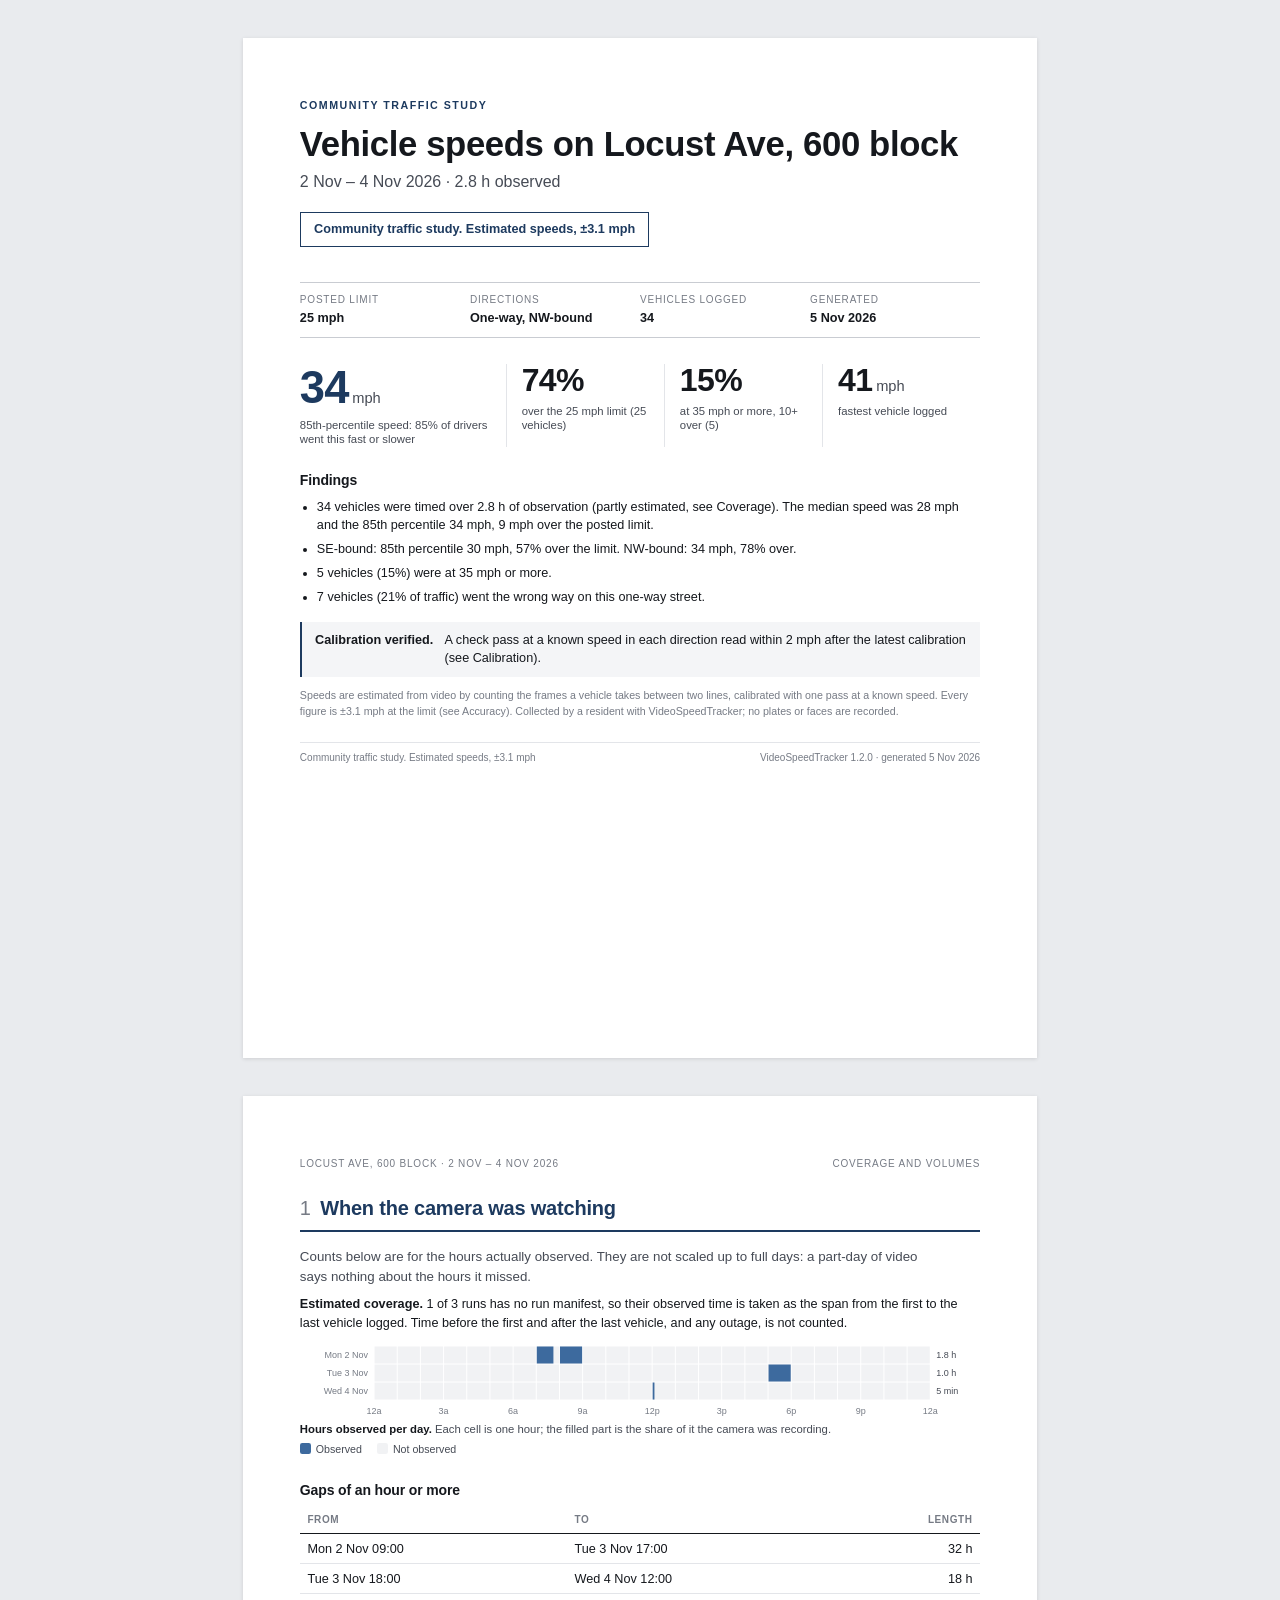
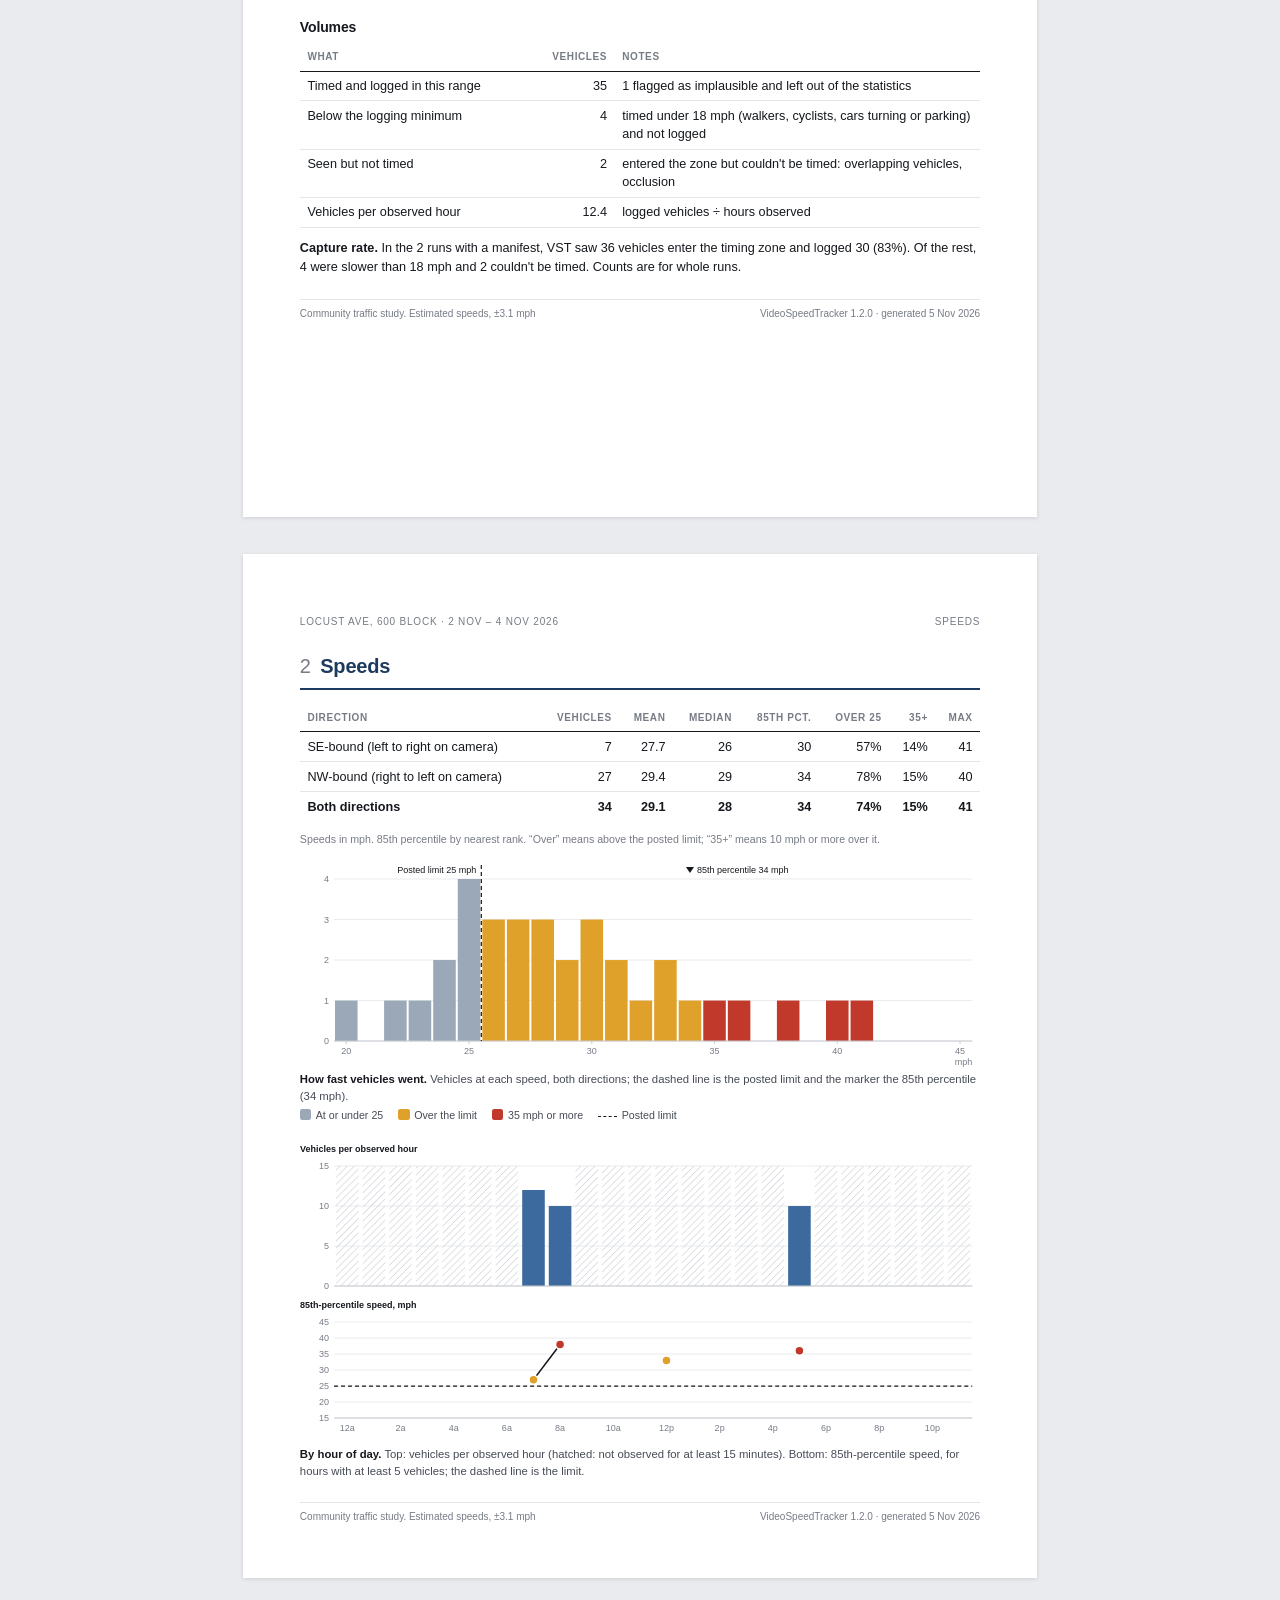
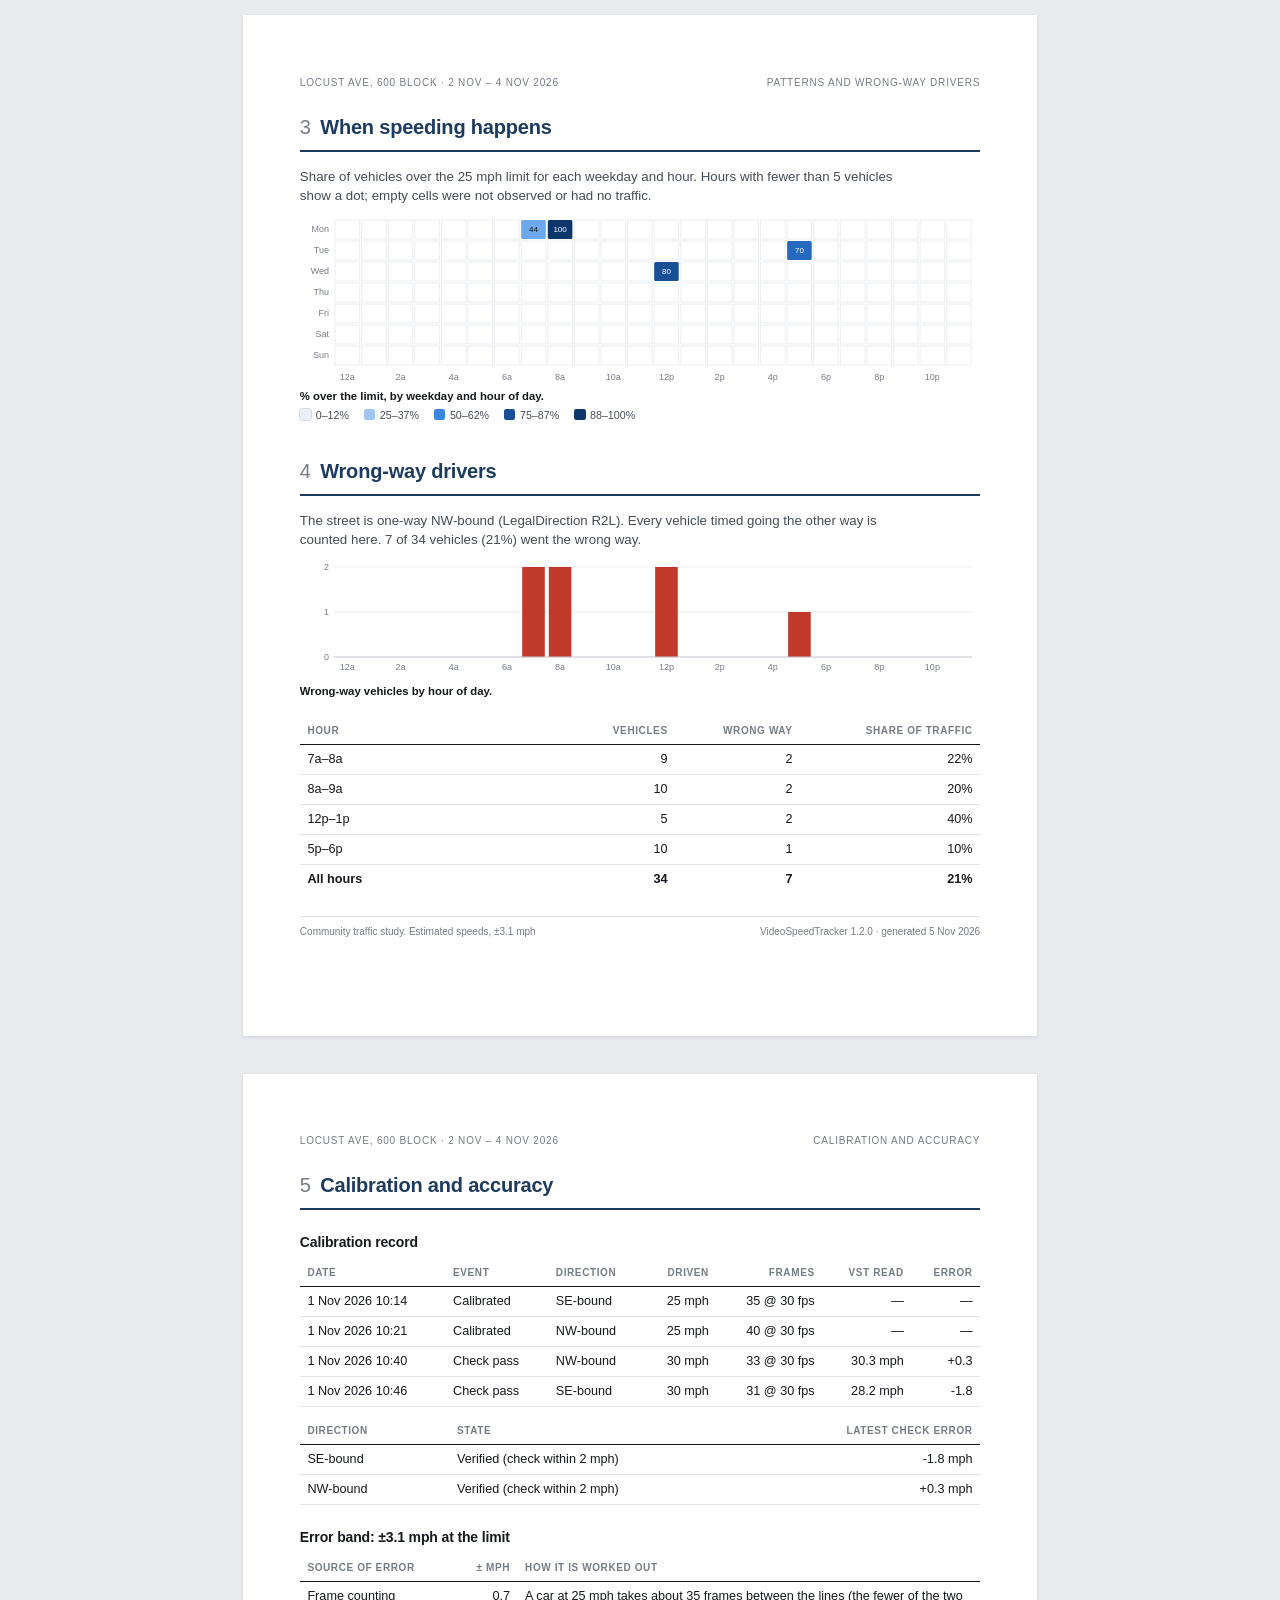
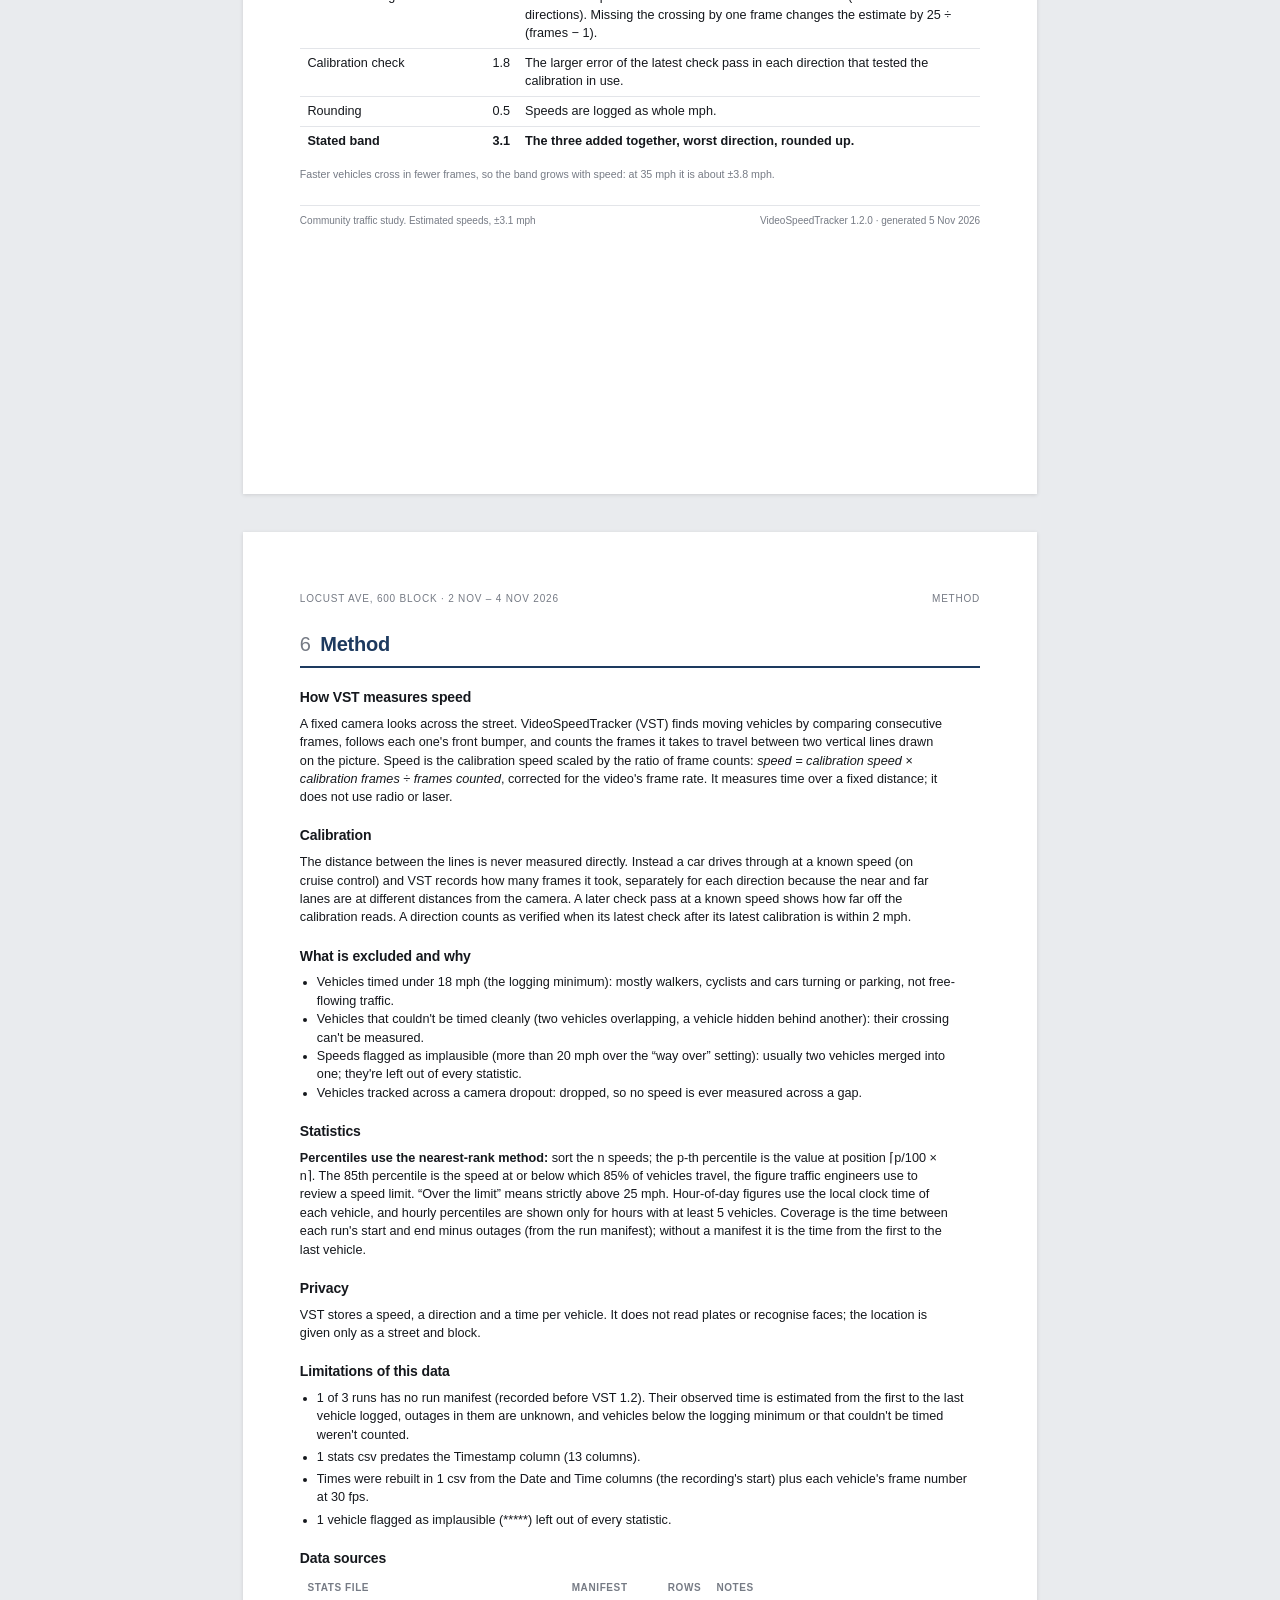
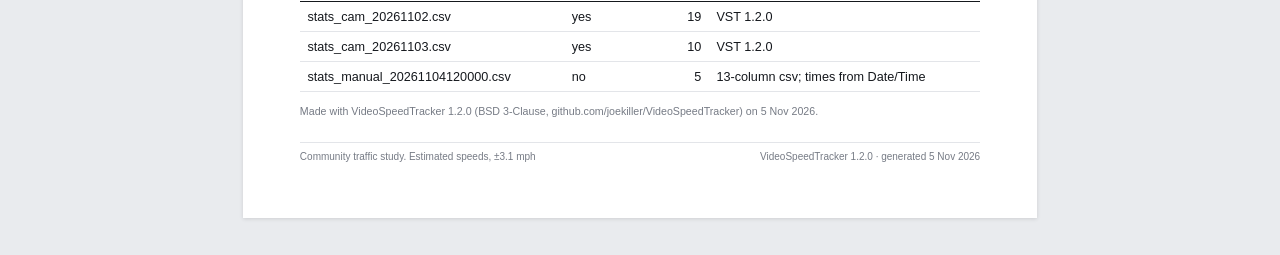
==== commit 44d3f612: "Companion demo report: same wording Co-Authored-By: Claude Opus 5.5 <noreply@anthropic.com> Claude-S" ====
--- a/companion/demo/report.html
+++ b/companion/demo/report.html
@@ -94,9 +94,9 @@
 .caveats li { margin-bottom: 1mm; }
 </style></head><body>
 <section class='sheet cover'><div class='kicker'>Community traffic study</div><h1>Vehicle speeds on Locust Ave, 600 block</h1><div class='sub'>2 Nov – 4 Nov 2026 · 2.8 h observed</div><div class='label'>Community traffic study. Estimated speeds, ±3.1 mph</div><dl class='meta'><div><dt>Posted limit</dt><dd>25 mph</dd></div><div><dt>Directions</dt><dd>One-way, NW-bound</dd></div><div><dt>Vehicles logged</dt><dd class='num'>34</dd></div><div><dt>Generated</dt><dd>5 Nov 2026</dd></div></dl><div class='kpis'><div class='kpi'><b>34<small>mph</small></b><span>85th-percentile speed: 85% of drivers went this fast or slower</span></div><div class='kpi'><b>74%</b><span>over the 25 mph limit (25 vehicles)</span></div><div class='kpi'><b>15%</b><span>at 35 mph or more, 10+ over (5)</span></div><div class='kpi'><b>41<small>mph</small></b><span>fastest vehicle logged</span></div></div><h3>Findings</h3><ul class='findings'><li>34 vehicles were timed over 2.8 h of observation (partly estimated, see Coverage). The median speed was 28 mph and the 85th percentile 34 mph, 9 mph over the posted limit.</li><li>SE-bound: 85th percentile 30 mph, 57% over the limit. NW-bound: 34 mph, 78% over.</li><li>5 vehicles (15%) were at 35 mph or more.</li><li>7 vehicles (21% of traffic) went the wrong way on this one-way street.</li></ul><div class='status'><b>Calibration verified.</b><span>A check pass at a known speed in each direction read within 2 mph after the latest calibration (see Calibration).</span></div><p class='small'>Speeds are estimated from video by counting the frames a vehicle takes between two lines, calibrated with one pass at a known speed. Every figure is ±3.1 mph at the limit (see Accuracy). Collected by a resident with VideoSpeedTracker; no plates or faces are recorded.</p><div class='foot'><span>Community traffic study. Estimated speeds, ±3.1 mph</span><span>VideoSpeedTracker 1.2.0 · generated 5 Nov 2026</span></div></section>
-<section class='sheet'><div class='runhead'><span>Locust Ave, 600 block · 2 Nov – 4 Nov 2026</span><span>Coverage and volumes</span></div><h2><span class='num'>1</span>When the camera was watching</h2><p class='lede'>Counts below are for the hours actually observed. They are not scaled up to full days: a part-day of video says nothing about the hours it missed.</p><p><b>Estimated coverage.</b> 1 of 3 runs has no run manifest, so their observed time is taken as the span from the first to the last vehicle logged. Time before the first and after the last vehicle, and any outage, is not counted.</p><figure><svg viewBox='0 0 680 76' role='img' aria-label='Hours observed per day'><text x='68' y='16' text-anchor='end'>Mon 2 Nov</text><rect x='74.5' y='4.5' width='22.1667' height='17' fill='#f1f2f4'/><rect x='97.6667' y='4.5' width='22.1667' height='17' fill='#f1f2f4'/><rect x='120.833' y='4.5' width='22.1667' height='17' fill='#f1f2f4'/><rect x='144' y='4.5' width='22.1667' height='17' fill='#f1f2f4'/><rect x='167.167' y='4.5' width='22.1667' height='17' fill='#f1f2f4'/><rect x='190.333' y='4.5' width='22.1667' height='17' fill='#f1f2f4'/><rect x='213.5' y='4.5' width='22.1667' height='17' fill='#f1f2f4'/><rect x='236.667' y='4.5' width='22.1667' height='17' fill='#f1f2f4'/><rect x='236.667' y='4.5' width='16.625' height='17' fill='#3d6a9e'><title>Mon 2 Nov 7a: 45 min observed</title></rect><rect x='259.833' y='4.5' width='22.1667' height='17' fill='#f1f2f4'/><rect x='259.833' y='4.5' width='22.1667' height='17' fill='#3d6a9e'><title>Mon 2 Nov 8a: 60 min observed</title></rect><rect x='283' y='4.5' width='22.1667' height='17' fill='#f1f2f4'/><rect x='306.167' y='4.5' width='22.1667' height='17' fill='#f1f2f4'/><rect x='329.333' y='4.5' width='22.1667' height='17' fill='#f1f2f4'/><rect x='352.5' y='4.5' width='22.1667' height='17' fill='#f1f2f4'/><rect x='375.667' y='4.5' width='22.1667' height='17' fill='#f1f2f4'/><rect x='398.833' y='4.5' width='22.1667' height='17' fill='#f1f2f4'/><rect x='422' y='4.5' width='22.1667' height='17' fill='#f1f2f4'/><rect x='445.167' y='4.5' width='22.1667' height='17' fill='#f1f2f4'/><rect x='468.333' y='4.5' width='22.1667' height='17' fill='#f1f2f4'/><rect x='491.5' y='4.5' width='22.1667' height='17' fill='#f1f2f4'/><rect x='514.667' y='4.5' width='22.1667' height='17' fill='#f1f2f4'/><rect x='537.833' y='4.5' width='22.1667' height='17' fill='#f1f2f4'/><rect x='561' y='4.5' width='22.1667' height='17' fill='#f1f2f4'/><rect x='584.167' y='4.5' width='22.1667' height='17' fill='#f1f2f4'/><rect x='607.333' y='4.5' width='22.1667' height='17' fill='#f1f2f4'/><text class='ink2' x='636' y='16'>1.8 h</text><text x='68' y='34' text-anchor='end'>Tue 3 Nov</text><rect x='74.5' y='22.5' width='22.1667' height='17' fill='#f1f2f4'/><rect x='97.6667' y='22.5' width='22.1667' height='17' fill='#f1f2f4'/><rect x='120.833' y='22.5' width='22.1667' height='17' fill='#f1f2f4'/><rect x='144' y='22.5' width='22.1667' height='17' fill='#f1f2f4'/><rect x='167.167' y='22.5' width='22.1667' height='17' fill='#f1f2f4'/><rect x='190.333' y='22.5' width='22.1667' height='17' fill='#f1f2f4'/><rect x='213.5' y='22.5' width='22.1667' height='17' fill='#f1f2f4'/><rect x='236.667' y='22.5' width='22.1667' height='17' fill='#f1f2f4'/><rect x='259.833' y='22.5' width='22.1667' height='17' fill='#f1f2f4'/><rect x='283' y='22.5' width='22.1667' height='17' fill='#f1f2f4'/><rect x='306.167' y='22.5' width='22.1667' height='17' fill='#f1f2f4'/><rect x='329.333' y='22.5' width='22.1667' height='17' fill='#f1f2f4'/><rect x='352.5' y='22.5' width='22.1667' height='17' fill='#f1f2f4'/><rect x='375.667' y='22.5' width='22.1667' height='17' fill='#f1f2f4'/><rect x='398.833' y='22.5' width='22.1667' height='17' fill='#f1f2f4'/><rect x='422' y='22.5' width='22.1667' height='17' fill='#f1f2f4'/><rect x='445.167' y='22.5' width='22.1667' height='17' fill='#f1f2f4'/><rect x='468.333' y='22.5' width='22.1667' height='17' fill='#f1f2f4'/><rect x='468.333' y='22.5' width='22.1667' height='17' fill='#3d6a9e'><title>Tue 3 Nov 5p: 60 min observed</title></rect><rect x='491.5' y='22.5' width='22.1667' height='17' fill='#f1f2f4'/><rect x='514.667' y='22.5' width='22.1667' height='17' fill='#f1f2f4'/><rect x='537.833' y='22.5' width='22.1667' height='17' fill='#f1f2f4'/><rect x='561' y='22.5' width='22.1667' height='17' fill='#f1f2f4'/><rect x='584.167' y='22.5' width='22.1667' height='17' fill='#f1f2f4'/><rect x='607.333' y='22.5' width='22.1667' height='17' fill='#f1f2f4'/><text class='ink2' x='636' y='34'>1.0 h</text><text x='68' y='52' text-anchor='end'>Wed 4 Nov</text><rect x='74.5' y='40.5' width='22.1667' height='17' fill='#f1f2f4'/><rect x='97.6667' y='40.5' width='22.1667' height='17' fill='#f1f2f4'/><rect x='120.833' y='40.5' width='22.1667' height='17' fill='#f1f2f4'/><rect x='144' y='40.5' width='22.1667' height='17' fill='#f1f2f4'/><rect x='167.167' y='40.5' width='22.1667' height='17' fill='#f1f2f4'/><rect x='190.333' y='40.5' width='22.1667' height='17' fill='#f1f2f4'/><rect x='213.5' y='40.5' width='22.1667' height='17' fill='#f1f2f4'/><rect x='236.667' y='40.5' width='22.1667' height='17' fill='#f1f2f4'/><rect x='259.833' y='40.5' width='22.1667' height='17' fill='#f1f2f4'/><rect x='283' y='40.5' width='22.1667' height='17' fill='#f1f2f4'/><rect x='306.167' y='40.5' width='22.1667' height='17' fill='#f1f2f4'/><rect x='329.333' y='40.5' width='22.1667' height='17' fill='#f1f2f4'/><rect x='352.5' y='40.5' width='22.1667' height='17' fill='#f1f2f4'/><rect x='352.5' y='40.5' width='1.78565' height='17' fill='#3d6a9e'><title>Wed 4 Nov 12p: 5 min observed</title></rect><rect x='375.667' y='40.5' width='22.1667' height='17' fill='#f1f2f4'/><rect x='398.833' y='40.5' width='22.1667' height='17' fill='#f1f2f4'/><rect x='422' y='40.5' width='22.1667' height='17' fill='#f1f2f4'/><rect x='445.167' y='40.5' width='22.1667' height='17' fill='#f1f2f4'/><rect x='468.333' y='40.5' width='22.1667' height='17' fill='#f1f2f4'/><rect x='491.5' y='40.5' width='22.1667' height='17' fill='#f1f2f4'/><rect x='514.667' y='40.5' width='22.1667' height='17' fill='#f1f2f4'/><rect x='537.833' y='40.5' width='22.1667' height='17' fill='#f1f2f4'/><rect x='561' y='40.5' width='22.1667' height='17' fill='#f1f2f4'/><rect x='584.167' y='40.5' width='22.1667' height='17' fill='#f1f2f4'/><rect x='607.333' y='40.5' width='22.1667' height='17' fill='#f1f2f4'/><text class='ink2' x='636' y='52'>5 min</text><text x='74' y='72' text-anchor='middle'>12a</text><text x='143.5' y='72' text-anchor='middle'>3a</text><text x='213' y='72' text-anchor='middle'>6a</text><text x='282.5' y='72' text-anchor='middle'>9a</text><text x='352' y='72' text-anchor='middle'>12p</text><text x='421.5' y='72' text-anchor='middle'>3p</text><text x='491' y='72' text-anchor='middle'>6p</text><text x='560.5' y='72' text-anchor='middle'>9p</text><text x='630' y='72' text-anchor='middle'>12a</text></svg><figcaption><b>Hours observed per day.</b> Each cell is one hour; the filled part is the share of it the camera was recording.</figcaption><div class='legend'><span><i style='background:#3d6a9e'></i>Observed</span><span><i style='background:#f1f2f4'></i>Not observed</span></div></figure><h3>Gaps of an hour or more</h3><table><tr><th>From</th><th>To</th><th class='n'>Length</th></tr><tr><td class='tab'>Mon 2 Nov 09:00</td><td class='tab'>Tue 3 Nov 17:00</td><td class='n'>32 h</td></tr><tr><td class='tab'>Tue 3 Nov 18:00</td><td class='tab'>Wed 4 Nov 12:00</td><td class='n'>18 h</td></tr></table><h3>Volumes</h3><table><tr><th style='width:36%'>What</th><th class='n'>Vehicles</th><th>Notes</th></tr><tr><td>Timed and logged in this range</td><td class='n'>35</td><td>1 flagged as implausible and left out of the statistics</td></tr><tr><td>Below the logging minimum</td><td class='n'>4</td><td>timed under 18 mph (turning, parking, stopping) and not logged</td></tr><tr><td>Seen but not timed</td><td class='n'>2</td><td>entered the zone but couldn't be timed: overlapping vehicles, occlusion</td></tr><tr><td>Vehicles per observed hour</td><td class='n'>12.4</td><td>logged vehicles ÷ hours observed</td></tr></table><p><b>Capture rate.</b> In the 2 runs with a manifest, VST saw 36 vehicles enter the timing zone and logged 30 (83%). Of the rest, 4 were slower than 18 mph and 2 couldn't be timed. Counts are for whole runs.</p><div class='foot'><span>Community traffic study. Estimated speeds, ±3.1 mph</span><span>VideoSpeedTracker 1.2.0 · generated 5 Nov 2026</span></div></section>
+<section class='sheet'><div class='runhead'><span>Locust Ave, 600 block · 2 Nov – 4 Nov 2026</span><span>Coverage and volumes</span></div><h2><span class='num'>1</span>When the camera was watching</h2><p class='lede'>Counts below are for the hours actually observed. They are not scaled up to full days: a part-day of video says nothing about the hours it missed.</p><p><b>Estimated coverage.</b> 1 of 3 runs has no run manifest, so their observed time is taken as the span from the first to the last vehicle logged. Time before the first and after the last vehicle, and any outage, is not counted.</p><figure><svg viewBox='0 0 680 76' role='img' aria-label='Hours observed per day'><text x='68' y='16' text-anchor='end'>Mon 2 Nov</text><rect x='74.5' y='4.5' width='22.1667' height='17' fill='#f1f2f4'/><rect x='97.6667' y='4.5' width='22.1667' height='17' fill='#f1f2f4'/><rect x='120.833' y='4.5' width='22.1667' height='17' fill='#f1f2f4'/><rect x='144' y='4.5' width='22.1667' height='17' fill='#f1f2f4'/><rect x='167.167' y='4.5' width='22.1667' height='17' fill='#f1f2f4'/><rect x='190.333' y='4.5' width='22.1667' height='17' fill='#f1f2f4'/><rect x='213.5' y='4.5' width='22.1667' height='17' fill='#f1f2f4'/><rect x='236.667' y='4.5' width='22.1667' height='17' fill='#f1f2f4'/><rect x='236.667' y='4.5' width='16.625' height='17' fill='#3d6a9e'><title>Mon 2 Nov 7a: 45 min observed</title></rect><rect x='259.833' y='4.5' width='22.1667' height='17' fill='#f1f2f4'/><rect x='259.833' y='4.5' width='22.1667' height='17' fill='#3d6a9e'><title>Mon 2 Nov 8a: 60 min observed</title></rect><rect x='283' y='4.5' width='22.1667' height='17' fill='#f1f2f4'/><rect x='306.167' y='4.5' width='22.1667' height='17' fill='#f1f2f4'/><rect x='329.333' y='4.5' width='22.1667' height='17' fill='#f1f2f4'/><rect x='352.5' y='4.5' width='22.1667' height='17' fill='#f1f2f4'/><rect x='375.667' y='4.5' width='22.1667' height='17' fill='#f1f2f4'/><rect x='398.833' y='4.5' width='22.1667' height='17' fill='#f1f2f4'/><rect x='422' y='4.5' width='22.1667' height='17' fill='#f1f2f4'/><rect x='445.167' y='4.5' width='22.1667' height='17' fill='#f1f2f4'/><rect x='468.333' y='4.5' width='22.1667' height='17' fill='#f1f2f4'/><rect x='491.5' y='4.5' width='22.1667' height='17' fill='#f1f2f4'/><rect x='514.667' y='4.5' width='22.1667' height='17' fill='#f1f2f4'/><rect x='537.833' y='4.5' width='22.1667' height='17' fill='#f1f2f4'/><rect x='561' y='4.5' width='22.1667' height='17' fill='#f1f2f4'/><rect x='584.167' y='4.5' width='22.1667' height='17' fill='#f1f2f4'/><rect x='607.333' y='4.5' width='22.1667' height='17' fill='#f1f2f4'/><text class='ink2' x='636' y='16'>1.8 h</text><text x='68' y='34' text-anchor='end'>Tue 3 Nov</text><rect x='74.5' y='22.5' width='22.1667' height='17' fill='#f1f2f4'/><rect x='97.6667' y='22.5' width='22.1667' height='17' fill='#f1f2f4'/><rect x='120.833' y='22.5' width='22.1667' height='17' fill='#f1f2f4'/><rect x='144' y='22.5' width='22.1667' height='17' fill='#f1f2f4'/><rect x='167.167' y='22.5' width='22.1667' height='17' fill='#f1f2f4'/><rect x='190.333' y='22.5' width='22.1667' height='17' fill='#f1f2f4'/><rect x='213.5' y='22.5' width='22.1667' height='17' fill='#f1f2f4'/><rect x='236.667' y='22.5' width='22.1667' height='17' fill='#f1f2f4'/><rect x='259.833' y='22.5' width='22.1667' height='17' fill='#f1f2f4'/><rect x='283' y='22.5' width='22.1667' height='17' fill='#f1f2f4'/><rect x='306.167' y='22.5' width='22.1667' height='17' fill='#f1f2f4'/><rect x='329.333' y='22.5' width='22.1667' height='17' fill='#f1f2f4'/><rect x='352.5' y='22.5' width='22.1667' height='17' fill='#f1f2f4'/><rect x='375.667' y='22.5' width='22.1667' height='17' fill='#f1f2f4'/><rect x='398.833' y='22.5' width='22.1667' height='17' fill='#f1f2f4'/><rect x='422' y='22.5' width='22.1667' height='17' fill='#f1f2f4'/><rect x='445.167' y='22.5' width='22.1667' height='17' fill='#f1f2f4'/><rect x='468.333' y='22.5' width='22.1667' height='17' fill='#f1f2f4'/><rect x='468.333' y='22.5' width='22.1667' height='17' fill='#3d6a9e'><title>Tue 3 Nov 5p: 60 min observed</title></rect><rect x='491.5' y='22.5' width='22.1667' height='17' fill='#f1f2f4'/><rect x='514.667' y='22.5' width='22.1667' height='17' fill='#f1f2f4'/><rect x='537.833' y='22.5' width='22.1667' height='17' fill='#f1f2f4'/><rect x='561' y='22.5' width='22.1667' height='17' fill='#f1f2f4'/><rect x='584.167' y='22.5' width='22.1667' height='17' fill='#f1f2f4'/><rect x='607.333' y='22.5' width='22.1667' height='17' fill='#f1f2f4'/><text class='ink2' x='636' y='34'>1.0 h</text><text x='68' y='52' text-anchor='end'>Wed 4 Nov</text><rect x='74.5' y='40.5' width='22.1667' height='17' fill='#f1f2f4'/><rect x='97.6667' y='40.5' width='22.1667' height='17' fill='#f1f2f4'/><rect x='120.833' y='40.5' width='22.1667' height='17' fill='#f1f2f4'/><rect x='144' y='40.5' width='22.1667' height='17' fill='#f1f2f4'/><rect x='167.167' y='40.5' width='22.1667' height='17' fill='#f1f2f4'/><rect x='190.333' y='40.5' width='22.1667' height='17' fill='#f1f2f4'/><rect x='213.5' y='40.5' width='22.1667' height='17' fill='#f1f2f4'/><rect x='236.667' y='40.5' width='22.1667' height='17' fill='#f1f2f4'/><rect x='259.833' y='40.5' width='22.1667' height='17' fill='#f1f2f4'/><rect x='283' y='40.5' width='22.1667' height='17' fill='#f1f2f4'/><rect x='306.167' y='40.5' width='22.1667' height='17' fill='#f1f2f4'/><rect x='329.333' y='40.5' width='22.1667' height='17' fill='#f1f2f4'/><rect x='352.5' y='40.5' width='22.1667' height='17' fill='#f1f2f4'/><rect x='352.5' y='40.5' width='1.78565' height='17' fill='#3d6a9e'><title>Wed 4 Nov 12p: 5 min observed</title></rect><rect x='375.667' y='40.5' width='22.1667' height='17' fill='#f1f2f4'/><rect x='398.833' y='40.5' width='22.1667' height='17' fill='#f1f2f4'/><rect x='422' y='40.5' width='22.1667' height='17' fill='#f1f2f4'/><rect x='445.167' y='40.5' width='22.1667' height='17' fill='#f1f2f4'/><rect x='468.333' y='40.5' width='22.1667' height='17' fill='#f1f2f4'/><rect x='491.5' y='40.5' width='22.1667' height='17' fill='#f1f2f4'/><rect x='514.667' y='40.5' width='22.1667' height='17' fill='#f1f2f4'/><rect x='537.833' y='40.5' width='22.1667' height='17' fill='#f1f2f4'/><rect x='561' y='40.5' width='22.1667' height='17' fill='#f1f2f4'/><rect x='584.167' y='40.5' width='22.1667' height='17' fill='#f1f2f4'/><rect x='607.333' y='40.5' width='22.1667' height='17' fill='#f1f2f4'/><text class='ink2' x='636' y='52'>5 min</text><text x='74' y='72' text-anchor='middle'>12a</text><text x='143.5' y='72' text-anchor='middle'>3a</text><text x='213' y='72' text-anchor='middle'>6a</text><text x='282.5' y='72' text-anchor='middle'>9a</text><text x='352' y='72' text-anchor='middle'>12p</text><text x='421.5' y='72' text-anchor='middle'>3p</text><text x='491' y='72' text-anchor='middle'>6p</text><text x='560.5' y='72' text-anchor='middle'>9p</text><text x='630' y='72' text-anchor='middle'>12a</text></svg><figcaption><b>Hours observed per day.</b> Each cell is one hour; the filled part is the share of it the camera was recording.</figcaption><div class='legend'><span><i style='background:#3d6a9e'></i>Observed</span><span><i style='background:#f1f2f4'></i>Not observed</span></div></figure><h3>Gaps of an hour or more</h3><table><tr><th>From</th><th>To</th><th class='n'>Length</th></tr><tr><td class='tab'>Mon 2 Nov 09:00</td><td class='tab'>Tue 3 Nov 17:00</td><td class='n'>32 h</td></tr><tr><td class='tab'>Tue 3 Nov 18:00</td><td class='tab'>Wed 4 Nov 12:00</td><td class='n'>18 h</td></tr></table><h3>Volumes</h3><table><tr><th style='width:36%'>What</th><th class='n'>Vehicles</th><th>Notes</th></tr><tr><td>Timed and logged in this range</td><td class='n'>35</td><td>1 flagged as implausible and left out of the statistics</td></tr><tr><td>Below the logging minimum</td><td class='n'>4</td><td>timed under 18 mph (walkers, cyclists, cars turning or parking) and not logged</td></tr><tr><td>Seen but not timed</td><td class='n'>2</td><td>entered the zone but couldn't be timed: overlapping vehicles, occlusion</td></tr><tr><td>Vehicles per observed hour</td><td class='n'>12.4</td><td>logged vehicles ÷ hours observed</td></tr></table><p><b>Capture rate.</b> In the 2 runs with a manifest, VST saw 36 vehicles enter the timing zone and logged 30 (83%). Of the rest, 4 were slower than 18 mph and 2 couldn't be timed. Counts are for whole runs.</p><div class='foot'><span>Community traffic study. Estimated speeds, ±3.1 mph</span><span>VideoSpeedTracker 1.2.0 · generated 5 Nov 2026</span></div></section>
 <section class='sheet'><div class='runhead'><span>Locust Ave, 600 block · 2 Nov – 4 Nov 2026</span><span>Speeds</span></div><h2><span class='num'>2</span>Speeds</h2><table><tr><th>Direction</th><th class='n'>Vehicles</th><th class='n'>Mean</th><th class='n'>Median</th><th class='n'>85th pct.</th><th class='n'>Over 25</th><th class='n'>35+</th><th class='n'>Max</th></tr><tr><td>SE-bound (left to right on camera)</td><td class='n'>7</td><td class='n'>27.7</td><td class='n'>26</td><td class='n'>30</td><td class='n'>57%</td><td class='n'>14%</td><td class='n'>41</td></tr><tr><td>NW-bound (right to left on camera)</td><td class='n'>27</td><td class='n'>29.4</td><td class='n'>29</td><td class='n'>34</td><td class='n'>78%</td><td class='n'>15%</td><td class='n'>40</td></tr><tr class='total'><td>Both directions</td><td class='n'>34</td><td class='n'>29.1</td><td class='n'>28</td><td class='n'>34</td><td class='n'>74%</td><td class='n'>15%</td><td class='n'>41</td></tr></table><p class='small'>Speeds in mph. 85th percentile by nearest rank. “Over” means above the posted limit; “35+” means 10 mph or more over it.</p><figure class='keep'><svg viewBox='0 0 680 210' role='img' aria-label='Histogram of estimated speeds'><line class='grid' x1='34' x2='672' y1='184' y2='184'/><text x='29' y='187' text-anchor='end'>0</text><line class='grid' x1='34' x2='672' y1='143.5' y2='143.5'/><text x='29' y='146.5' text-anchor='end'>1</text><line class='grid' x1='34' x2='672' y1='103' y2='103'/><text x='29' y='106' text-anchor='end'>2</text><line class='grid' x1='34' x2='672' y1='62.5' y2='62.5'/><text x='29' y='65.5' text-anchor='end'>3</text><line class='grid' x1='34' x2='672' y1='22' y2='22'/><text x='29' y='25' text-anchor='end'>4</text><rect x='35' y='143.5' width='22.5385' height='40.5' fill='#9aa8b8'><title>20 mph: 1 vehicles</title></rect><rect x='84.0769' y='143.5' width='22.5385' height='40.5' fill='#9aa8b8'><title>22 mph: 1 vehicles</title></rect><rect x='108.615' y='143.5' width='22.5385' height='40.5' fill='#9aa8b8'><title>23 mph: 1 vehicles</title></rect><rect x='133.154' y='103' width='22.5385' height='81' fill='#9aa8b8'><title>24 mph: 2 vehicles</title></rect><rect x='157.692' y='22' width='22.5385' height='162' fill='#9aa8b8'><title>25 mph: 4 vehicles</title></rect><rect x='182.231' y='62.5' width='22.5385' height='121.5' fill='#e0a12a'><title>26 mph: 3 vehicles</title></rect><rect x='206.769' y='62.5' width='22.5385' height='121.5' fill='#e0a12a'><title>27 mph: 3 vehicles</title></rect><rect x='231.308' y='62.5' width='22.5385' height='121.5' fill='#e0a12a'><title>28 mph: 3 vehicles</title></rect><rect x='255.846' y='103' width='22.5385' height='81' fill='#e0a12a'><title>29 mph: 2 vehicles</title></rect><rect x='280.385' y='62.5' width='22.5385' height='121.5' fill='#e0a12a'><title>30 mph: 3 vehicles</title></rect><rect x='304.923' y='103' width='22.5385' height='81' fill='#e0a12a'><title>31 mph: 2 vehicles</title></rect><rect x='329.462' y='143.5' width='22.5385' height='40.5' fill='#e0a12a'><title>32 mph: 1 vehicles</title></rect><rect x='354' y='103' width='22.5385' height='81' fill='#e0a12a'><title>33 mph: 2 vehicles</title></rect><rect x='378.538' y='143.5' width='22.5385' height='40.5' fill='#e0a12a'><title>34 mph: 1 vehicles</title></rect><rect x='403.077' y='143.5' width='22.5385' height='40.5' fill='#c0392b'><title>35 mph: 1 vehicles</title></rect><rect x='427.615' y='143.5' width='22.5385' height='40.5' fill='#c0392b'><title>36 mph: 1 vehicles</title></rect><rect x='476.692' y='143.5' width='22.5385' height='40.5' fill='#c0392b'><title>38 mph: 1 vehicles</title></rect><rect x='525.769' y='143.5' width='22.5385' height='40.5' fill='#c0392b'><title>40 mph: 1 vehicles</title></rect><rect x='550.308' y='143.5' width='22.5385' height='40.5' fill='#c0392b'><title>41 mph: 1 vehicles</title></rect><line class='axis' x1='34' x2='672' y1='184' y2='184'/><line class='axis' x1='46.2692' x2='46.2692' y1='184' y2='187'/><text x='46.2692' y='197' text-anchor='middle'>20</text><line class='axis' x1='168.962' x2='168.962' y1='184' y2='187'/><text x='168.962' y='197' text-anchor='middle'>25</text><line class='axis' x1='291.654' x2='291.654' y1='184' y2='187'/><text x='291.654' y='197' text-anchor='middle'>30</text><line class='axis' x1='414.346' x2='414.346' y1='184' y2='187'/><text x='414.346' y='197' text-anchor='middle'>35</text><line class='axis' x1='537.038' x2='537.038' y1='184' y2='187'/><text x='537.038' y='197' text-anchor='middle'>40</text><line class='axis' x1='659.731' x2='659.731' y1='184' y2='187'/><text x='659.731' y='197' text-anchor='middle'>45</text><text x='672' y='208' text-anchor='end'>mph</text><line class='limit' x1='181.231' x2='181.231' y1='8' y2='184'/><path d='M385.808 10h8l-4 6z' fill='#15181d'/><text class='ink' x='396.808' y='16' text-anchor='start'>85th percentile 34 mph</text><text class='ink' x='176.231' y='16' text-anchor='end'>Posted limit 25 mph</text></svg><figcaption><b>How fast vehicles went.</b> Vehicles at each speed, both directions; the dashed line is the posted limit and the marker the 85th percentile (34 mph).</figcaption><div class='legend'><span><i style='background:#9aa8b8'></i>At or under 25</span><span><i style='background:#e0a12a'></i>Over the limit</span><span><i style='background:#c0392b'></i>35 mph or more</span><span><i class='line'></i>Posted limit</span></div></figure><figure class='keep'><svg viewBox='0 0 680 150' role='img' aria-label='Vehicles per observed hour by hour of day'><defs><pattern id='nodata' width='5' height='5' patternUnits='userSpaceOnUse' patternTransform='rotate(45)'><line x1='0' y1='0' x2='0' y2='5' stroke='#d5d8dd' stroke-width='1.5'/></pattern></defs><text class='ink' x='0' y='10' style='font-weight:600'>Vehicles per observed hour</text><line class='grid' x1='34' x2='672' y1='144' y2='144'/><text x='29' y='147' text-anchor='end'>0</text><line class='grid' x1='34' x2='672' y1='104' y2='104'/><text x='29' y='107' text-anchor='end'>5</text><line class='grid' x1='34' x2='672' y1='64' y2='64'/><text x='29' y='67' text-anchor='end'>10</text><line class='grid' x1='34' x2='672' y1='24' y2='24'/><text x='29' y='27' text-anchor='end'>15</text><rect x='36' y='24' width='22.5833' height='120' fill='url(#nodata)'><title>12a: not observed</title></rect><rect x='62.5833' y='24' width='22.5833' height='120' fill='url(#nodata)'><title>1a: not observed</title></rect><rect x='89.1667' y='24' width='22.5833' height='120' fill='url(#nodata)'><title>2a: not observed</title></rect><rect x='115.75' y='24' width='22.5833' height='120' fill='url(#nodata)'><title>3a: not observed</title></rect><rect x='142.333' y='24' width='22.5833' height='120' fill='url(#nodata)'><title>4a: not observed</title></rect><rect x='168.917' y='24' width='22.5833' height='120' fill='url(#nodata)'><title>5a: not observed</title></rect><rect x='195.5' y='24' width='22.5833' height='120' fill='url(#nodata)'><title>6a: not observed</title></rect><rect x='222.083' y='48' width='22.5833' height='96' fill='#3d6a9e'><title>7a: 9 vehicles in 45 min observed</title></rect><rect x='248.667' y='64' width='22.5833' height='80' fill='#3d6a9e'><title>8a: 10 vehicles in 1.0 h observed</title></rect><rect x='275.25' y='24' width='22.5833' height='120' fill='url(#nodata)'><title>9a: not observed</title></rect><rect x='301.833' y='24' width='22.5833' height='120' fill='url(#nodata)'><title>10a: not observed</title></rect><rect x='328.417' y='24' width='22.5833' height='120' fill='url(#nodata)'><title>11a: not observed</title></rect><rect x='355' y='24' width='22.5833' height='120' fill='url(#nodata)'><title>12p: only 5 min observed</title></rect><rect x='381.583' y='24' width='22.5833' height='120' fill='url(#nodata)'><title>1p: not observed</title></rect><rect x='408.167' y='24' width='22.5833' height='120' fill='url(#nodata)'><title>2p: not observed</title></rect><rect x='434.75' y='24' width='22.5833' height='120' fill='url(#nodata)'><title>3p: not observed</title></rect><rect x='461.333' y='24' width='22.5833' height='120' fill='url(#nodata)'><title>4p: not observed</title></rect><rect x='487.917' y='64' width='22.5833' height='80' fill='#3d6a9e'><title>5p: 10 vehicles in 1.0 h observed</title></rect><rect x='514.5' y='24' width='22.5833' height='120' fill='url(#nodata)'><title>6p: not observed</title></rect><rect x='541.083' y='24' width='22.5833' height='120' fill='url(#nodata)'><title>7p: not observed</title></rect><rect x='567.667' y='24' width='22.5833' height='120' fill='url(#nodata)'><title>8p: not observed</title></rect><rect x='594.25' y='24' width='22.5833' height='120' fill='url(#nodata)'><title>9p: not observed</title></rect><rect x='620.833' y='24' width='22.5833' height='120' fill='url(#nodata)'><title>10p: not observed</title></rect><rect x='647.417' y='24' width='22.5833' height='120' fill='url(#nodata)'><title>11p: not observed</title></rect><line class='axis' x1='34' x2='672' y1='144' y2='144'/></svg><svg viewBox='0 0 680 150' role='img' aria-label='85th percentile speed by hour of day'><text class='ink' x='0' y='16' style='font-weight:600'>85th-percentile speed, mph</text><line class='grid' x1='34' x2='672' y1='126' y2='126'/><text x='29' y='129' text-anchor='end'>15</text><line class='grid' x1='34' x2='672' y1='110' y2='110'/><text x='29' y='113' text-anchor='end'>20</text><line class='grid' x1='34' x2='672' y1='94' y2='94'/><text x='29' y='97' text-anchor='end'>25</text><line class='grid' x1='34' x2='672' y1='78' y2='78'/><text x='29' y='81' text-anchor='end'>30</text><line class='grid' x1='34' x2='672' y1='62' y2='62'/><text x='29' y='65' text-anchor='end'>35</text><line class='grid' x1='34' x2='672' y1='46' y2='46'/><text x='29' y='49' text-anchor='end'>40</text><line class='grid' x1='34' x2='672' y1='30' y2='30'/><text x='29' y='33' text-anchor='end'>45</text><line class='limit' x1='34' x2='672' y1='94' y2='94'/><path d='M233.4 87.6L260.0 52.4M366.3 68.4M499.2 58.8' fill='none' stroke='#15181d' stroke-width='1.6'/><circle cx='233.375' cy='87.6' r='4.5' fill='#e0a12a' stroke='#fff' stroke-width='1.5'><title>7a: 85th percentile 27 mph (9 vehicles)</title></circle><circle cx='259.958' cy='52.4' r='4.5' fill='#c0392b' stroke='#fff' stroke-width='1.5'><title>8a: 85th percentile 38 mph (10 vehicles)</title></circle><circle cx='366.292' cy='68.4' r='4.5' fill='#e0a12a' stroke='#fff' stroke-width='1.5'><title>12p: 85th percentile 33 mph (5 vehicles)</title></circle><circle cx='499.208' cy='58.8' r='4.5' fill='#c0392b' stroke='#fff' stroke-width='1.5'><title>5p: 85th percentile 36 mph (10 vehicles)</title></circle><line class='axis' x1='34' x2='672' y1='126' y2='126'/><text x='47.2917' y='139' text-anchor='middle'>12a</text><text x='100.458' y='139' text-anchor='middle'>2a</text><text x='153.625' y='139' text-anchor='middle'>4a</text><text x='206.792' y='139' text-anchor='middle'>6a</text><text x='259.958' y='139' text-anchor='middle'>8a</text><text x='313.125' y='139' text-anchor='middle'>10a</text><text x='366.292' y='139' text-anchor='middle'>12p</text><text x='419.458' y='139' text-anchor='middle'>2p</text><text x='472.625' y='139' text-anchor='middle'>4p</text><text x='525.792' y='139' text-anchor='middle'>6p</text><text x='578.958' y='139' text-anchor='middle'>8p</text><text x='632.125' y='139' text-anchor='middle'>10p</text></svg><figcaption><b>By hour of day.</b> Top: vehicles per observed hour (hatched: not observed for at least 15 minutes). Bottom: 85th-percentile speed, for hours with at least 5 vehicles; the dashed line is the limit.</figcaption></figure><div class='foot'><span>Community traffic study. Estimated speeds, ±3.1 mph</span><span>VideoSpeedTracker 1.2.0 · generated 5 Nov 2026</span></div></section>
 <section class='sheet'><div class='runhead'><span>Locust Ave, 600 block · 2 Nov – 4 Nov 2026</span><span>Patterns and wrong-way drivers</span></div><h2><span class='num'>3</span>When speeding happens</h2><p class='lede'>Share of vehicles over the 25 mph limit for each weekday and hour. Hours with fewer than 5 vehicles show a dot; empty cells were not observed or had no traffic.</p><figure><svg viewBox='0 0 680 169' role='img' aria-label='Share of vehicles over the limit by weekday and hour'><text x='29' y='17' text-anchor='end'>Mon</text><rect x='35' y='5' width='24.5833' height='19' fill='none' stroke='#eceef1'/><rect x='61.5833' y='5' width='24.5833' height='19' fill='none' stroke='#eceef1'/><rect x='88.1667' y='5' width='24.5833' height='19' fill='none' stroke='#eceef1'/><rect x='114.75' y='5' width='24.5833' height='19' fill='none' stroke='#eceef1'/><rect x='141.333' y='5' width='24.5833' height='19' fill='none' stroke='#eceef1'/><rect x='167.917' y='5' width='24.5833' height='19' fill='none' stroke='#eceef1'/><rect x='194.5' y='5' width='24.5833' height='19' fill='none' stroke='#eceef1'/><rect x='221.083' y='5' width='24.5833' height='19' rx='1.5' fill='#6da7ec'><title>Monday 7a: 44% of 9 over the limit</title></rect><text x='233.375' y='17' text-anchor='middle' style='font-size:8px;fill:#15181d'>44</text><rect x='247.667' y='5' width='24.5833' height='19' rx='1.5' fill='#0d366b'><title>Monday 8a: 100% of 10 over the limit</title></rect><text x='259.958' y='17' text-anchor='middle' style='font-size:8px;fill:#fff'>100</text><rect x='274.25' y='5' width='24.5833' height='19' fill='none' stroke='#eceef1'/><rect x='300.833' y='5' width='24.5833' height='19' fill='none' stroke='#eceef1'/><rect x='327.417' y='5' width='24.5833' height='19' fill='none' stroke='#eceef1'/><rect x='354' y='5' width='24.5833' height='19' fill='none' stroke='#eceef1'/><rect x='380.583' y='5' width='24.5833' height='19' fill='none' stroke='#eceef1'/><rect x='407.167' y='5' width='24.5833' height='19' fill='none' stroke='#eceef1'/><rect x='433.75' y='5' width='24.5833' height='19' fill='none' stroke='#eceef1'/><rect x='460.333' y='5' width='24.5833' height='19' fill='none' stroke='#eceef1'/><rect x='486.917' y='5' width='24.5833' height='19' fill='none' stroke='#eceef1'/><rect x='513.5' y='5' width='24.5833' height='19' fill='none' stroke='#eceef1'/><rect x='540.083' y='5' width='24.5833' height='19' fill='none' stroke='#eceef1'/><rect x='566.667' y='5' width='24.5833' height='19' fill='none' stroke='#eceef1'/><rect x='593.25' y='5' width='24.5833' height='19' fill='none' stroke='#eceef1'/><rect x='619.833' y='5' width='24.5833' height='19' fill='none' stroke='#eceef1'/><rect x='646.417' y='5' width='24.5833' height='19' fill='none' stroke='#eceef1'/><text x='29' y='38' text-anchor='end'>Tue</text><rect x='35' y='26' width='24.5833' height='19' fill='none' stroke='#eceef1'/><rect x='61.5833' y='26' width='24.5833' height='19' fill='none' stroke='#eceef1'/><rect x='88.1667' y='26' width='24.5833' height='19' fill='none' stroke='#eceef1'/><rect x='114.75' y='26' width='24.5833' height='19' fill='none' stroke='#eceef1'/><rect x='141.333' y='26' width='24.5833' height='19' fill='none' stroke='#eceef1'/><rect x='167.917' y='26' width='24.5833' height='19' fill='none' stroke='#eceef1'/><rect x='194.5' y='26' width='24.5833' height='19' fill='none' stroke='#eceef1'/><rect x='221.083' y='26' width='24.5833' height='19' fill='none' stroke='#eceef1'/><rect x='247.667' y='26' width='24.5833' height='19' fill='none' stroke='#eceef1'/><rect x='274.25' y='26' width='24.5833' height='19' fill='none' stroke='#eceef1'/><rect x='300.833' y='26' width='24.5833' height='19' fill='none' stroke='#eceef1'/><rect x='327.417' y='26' width='24.5833' height='19' fill='none' stroke='#eceef1'/><rect x='354' y='26' width='24.5833' height='19' fill='none' stroke='#eceef1'/><rect x='380.583' y='26' width='24.5833' height='19' fill='none' stroke='#eceef1'/><rect x='407.167' y='26' width='24.5833' height='19' fill='none' stroke='#eceef1'/><rect x='433.75' y='26' width='24.5833' height='19' fill='none' stroke='#eceef1'/><rect x='460.333' y='26' width='24.5833' height='19' fill='none' stroke='#eceef1'/><rect x='486.917' y='26' width='24.5833' height='19' rx='1.5' fill='#256abf'><title>Tuesday 5p: 70% of 10 over the limit</title></rect><text x='499.208' y='38' text-anchor='middle' style='font-size:8px;fill:#fff'>70</text><rect x='513.5' y='26' width='24.5833' height='19' fill='none' stroke='#eceef1'/><rect x='540.083' y='26' width='24.5833' height='19' fill='none' stroke='#eceef1'/><rect x='566.667' y='26' width='24.5833' height='19' fill='none' stroke='#eceef1'/><rect x='593.25' y='26' width='24.5833' height='19' fill='none' stroke='#eceef1'/><rect x='619.833' y='26' width='24.5833' height='19' fill='none' stroke='#eceef1'/><rect x='646.417' y='26' width='24.5833' height='19' fill='none' stroke='#eceef1'/><text x='29' y='59' text-anchor='end'>Wed</text><rect x='35' y='47' width='24.5833' height='19' fill='none' stroke='#eceef1'/><rect x='61.5833' y='47' width='24.5833' height='19' fill='none' stroke='#eceef1'/><rect x='88.1667' y='47' width='24.5833' height='19' fill='none' stroke='#eceef1'/><rect x='114.75' y='47' width='24.5833' height='19' fill='none' stroke='#eceef1'/><rect x='141.333' y='47' width='24.5833' height='19' fill='none' stroke='#eceef1'/><rect x='167.917' y='47' width='24.5833' height='19' fill='none' stroke='#eceef1'/><rect x='194.5' y='47' width='24.5833' height='19' fill='none' stroke='#eceef1'/><rect x='221.083' y='47' width='24.5833' height='19' fill='none' stroke='#eceef1'/><rect x='247.667' y='47' width='24.5833' height='19' fill='none' stroke='#eceef1'/><rect x='274.25' y='47' width='24.5833' height='19' fill='none' stroke='#eceef1'/><rect x='300.833' y='47' width='24.5833' height='19' fill='none' stroke='#eceef1'/><rect x='327.417' y='47' width='24.5833' height='19' fill='none' stroke='#eceef1'/><rect x='354' y='47' width='24.5833' height='19' rx='1.5' fill='#184f95'><title>Wednesday 12p: 80% of 5 over the limit</title></rect><text x='366.292' y='59' text-anchor='middle' style='font-size:8px;fill:#fff'>80</text><rect x='380.583' y='47' width='24.5833' height='19' fill='none' stroke='#eceef1'/><rect x='407.167' y='47' width='24.5833' height='19' fill='none' stroke='#eceef1'/><rect x='433.75' y='47' width='24.5833' height='19' fill='none' stroke='#eceef1'/><rect x='460.333' y='47' width='24.5833' height='19' fill='none' stroke='#eceef1'/><rect x='486.917' y='47' width='24.5833' height='19' fill='none' stroke='#eceef1'/><rect x='513.5' y='47' width='24.5833' height='19' fill='none' stroke='#eceef1'/><rect x='540.083' y='47' width='24.5833' height='19' fill='none' stroke='#eceef1'/><rect x='566.667' y='47' width='24.5833' height='19' fill='none' stroke='#eceef1'/><rect x='593.25' y='47' width='24.5833' height='19' fill='none' stroke='#eceef1'/><rect x='619.833' y='47' width='24.5833' height='19' fill='none' stroke='#eceef1'/><rect x='646.417' y='47' width='24.5833' height='19' fill='none' stroke='#eceef1'/><text x='29' y='80' text-anchor='end'>Thu</text><rect x='35' y='68' width='24.5833' height='19' fill='none' stroke='#eceef1'/><rect x='61.5833' y='68' width='24.5833' height='19' fill='none' stroke='#eceef1'/><rect x='88.1667' y='68' width='24.5833' height='19' fill='none' stroke='#eceef1'/><rect x='114.75' y='68' width='24.5833' height='19' fill='none' stroke='#eceef1'/><rect x='141.333' y='68' width='24.5833' height='19' fill='none' stroke='#eceef1'/><rect x='167.917' y='68' width='24.5833' height='19' fill='none' stroke='#eceef1'/><rect x='194.5' y='68' width='24.5833' height='19' fill='none' stroke='#eceef1'/><rect x='221.083' y='68' width='24.5833' height='19' fill='none' stroke='#eceef1'/><rect x='247.667' y='68' width='24.5833' height='19' fill='none' stroke='#eceef1'/><rect x='274.25' y='68' width='24.5833' height='19' fill='none' stroke='#eceef1'/><rect x='300.833' y='68' width='24.5833' height='19' fill='none' stroke='#eceef1'/><rect x='327.417' y='68' width='24.5833' height='19' fill='none' stroke='#eceef1'/><rect x='354' y='68' width='24.5833' height='19' fill='none' stroke='#eceef1'/><rect x='380.583' y='68' width='24.5833' height='19' fill='none' stroke='#eceef1'/><rect x='407.167' y='68' width='24.5833' height='19' fill='none' stroke='#eceef1'/><rect x='433.75' y='68' width='24.5833' height='19' fill='none' stroke='#eceef1'/><rect x='460.333' y='68' width='24.5833' height='19' fill='none' stroke='#eceef1'/><rect x='486.917' y='68' width='24.5833' height='19' fill='none' stroke='#eceef1'/><rect x='513.5' y='68' width='24.5833' height='19' fill='none' stroke='#eceef1'/><rect x='540.083' y='68' width='24.5833' height='19' fill='none' stroke='#eceef1'/><rect x='566.667' y='68' width='24.5833' height='19' fill='none' stroke='#eceef1'/><rect x='593.25' y='68' width='24.5833' height='19' fill='none' stroke='#eceef1'/><rect x='619.833' y='68' width='24.5833' height='19' fill='none' stroke='#eceef1'/><rect x='646.417' y='68' width='24.5833' height='19' fill='none' stroke='#eceef1'/><text x='29' y='101' text-anchor='end'>Fri</text><rect x='35' y='89' width='24.5833' height='19' fill='none' stroke='#eceef1'/><rect x='61.5833' y='89' width='24.5833' height='19' fill='none' stroke='#eceef1'/><rect x='88.1667' y='89' width='24.5833' height='19' fill='none' stroke='#eceef1'/><rect x='114.75' y='89' width='24.5833' height='19' fill='none' stroke='#eceef1'/><rect x='141.333' y='89' width='24.5833' height='19' fill='none' stroke='#eceef1'/><rect x='167.917' y='89' width='24.5833' height='19' fill='none' stroke='#eceef1'/><rect x='194.5' y='89' width='24.5833' height='19' fill='none' stroke='#eceef1'/><rect x='221.083' y='89' width='24.5833' height='19' fill='none' stroke='#eceef1'/><rect x='247.667' y='89' width='24.5833' height='19' fill='none' stroke='#eceef1'/><rect x='274.25' y='89' width='24.5833' height='19' fill='none' stroke='#eceef1'/><rect x='300.833' y='89' width='24.5833' height='19' fill='none' stroke='#eceef1'/><rect x='327.417' y='89' width='24.5833' height='19' fill='none' stroke='#eceef1'/><rect x='354' y='89' width='24.5833' height='19' fill='none' stroke='#eceef1'/><rect x='380.583' y='89' width='24.5833' height='19' fill='none' stroke='#eceef1'/><rect x='407.167' y='89' width='24.5833' height='19' fill='none' stroke='#eceef1'/><rect x='433.75' y='89' width='24.5833' height='19' fill='none' stroke='#eceef1'/><rect x='460.333' y='89' width='24.5833' height='19' fill='none' stroke='#eceef1'/><rect x='486.917' y='89' width='24.5833' height='19' fill='none' stroke='#eceef1'/><rect x='513.5' y='89' width='24.5833' height='19' fill='none' stroke='#eceef1'/><rect x='540.083' y='89' width='24.5833' height='19' fill='none' stroke='#eceef1'/><rect x='566.667' y='89' width='24.5833' height='19' fill='none' stroke='#eceef1'/><rect x='593.25' y='89' width='24.5833' height='19' fill='none' stroke='#eceef1'/><rect x='619.833' y='89' width='24.5833' height='19' fill='none' stroke='#eceef1'/><rect x='646.417' y='89' width='24.5833' height='19' fill='none' stroke='#eceef1'/><text x='29' y='122' text-anchor='end'>Sat</text><rect x='35' y='110' width='24.5833' height='19' fill='none' stroke='#eceef1'/><rect x='61.5833' y='110' width='24.5833' height='19' fill='none' stroke='#eceef1'/><rect x='88.1667' y='110' width='24.5833' height='19' fill='none' stroke='#eceef1'/><rect x='114.75' y='110' width='24.5833' height='19' fill='none' stroke='#eceef1'/><rect x='141.333' y='110' width='24.5833' height='19' fill='none' stroke='#eceef1'/><rect x='167.917' y='110' width='24.5833' height='19' fill='none' stroke='#eceef1'/><rect x='194.5' y='110' width='24.5833' height='19' fill='none' stroke='#eceef1'/><rect x='221.083' y='110' width='24.5833' height='19' fill='none' stroke='#eceef1'/><rect x='247.667' y='110' width='24.5833' height='19' fill='none' stroke='#eceef1'/><rect x='274.25' y='110' width='24.5833' height='19' fill='none' stroke='#eceef1'/><rect x='300.833' y='110' width='24.5833' height='19' fill='none' stroke='#eceef1'/><rect x='327.417' y='110' width='24.5833' height='19' fill='none' stroke='#eceef1'/><rect x='354' y='110' width='24.5833' height='19' fill='none' stroke='#eceef1'/><rect x='380.583' y='110' width='24.5833' height='19' fill='none' stroke='#eceef1'/><rect x='407.167' y='110' width='24.5833' height='19' fill='none' stroke='#eceef1'/><rect x='433.75' y='110' width='24.5833' height='19' fill='none' stroke='#eceef1'/><rect x='460.333' y='110' width='24.5833' height='19' fill='none' stroke='#eceef1'/><rect x='486.917' y='110' width='24.5833' height='19' fill='none' stroke='#eceef1'/><rect x='513.5' y='110' width='24.5833' height='19' fill='none' stroke='#eceef1'/><rect x='540.083' y='110' width='24.5833' height='19' fill='none' stroke='#eceef1'/><rect x='566.667' y='110' width='24.5833' height='19' fill='none' stroke='#eceef1'/><rect x='593.25' y='110' width='24.5833' height='19' fill='none' stroke='#eceef1'/><rect x='619.833' y='110' width='24.5833' height='19' fill='none' stroke='#eceef1'/><rect x='646.417' y='110' width='24.5833' height='19' fill='none' stroke='#eceef1'/><text x='29' y='143' text-anchor='end'>Sun</text><rect x='35' y='131' width='24.5833' height='19' fill='none' stroke='#eceef1'/><rect x='61.5833' y='131' width='24.5833' height='19' fill='none' stroke='#eceef1'/><rect x='88.1667' y='131' width='24.5833' height='19' fill='none' stroke='#eceef1'/><rect x='114.75' y='131' width='24.5833' height='19' fill='none' stroke='#eceef1'/><rect x='141.333' y='131' width='24.5833' height='19' fill='none' stroke='#eceef1'/><rect x='167.917' y='131' width='24.5833' height='19' fill='none' stroke='#eceef1'/><rect x='194.5' y='131' width='24.5833' height='19' fill='none' stroke='#eceef1'/><rect x='221.083' y='131' width='24.5833' height='19' fill='none' stroke='#eceef1'/><rect x='247.667' y='131' width='24.5833' height='19' fill='none' stroke='#eceef1'/><rect x='274.25' y='131' width='24.5833' height='19' fill='none' stroke='#eceef1'/><rect x='300.833' y='131' width='24.5833' height='19' fill='none' stroke='#eceef1'/><rect x='327.417' y='131' width='24.5833' height='19' fill='none' stroke='#eceef1'/><rect x='354' y='131' width='24.5833' height='19' fill='none' stroke='#eceef1'/><rect x='380.583' y='131' width='24.5833' height='19' fill='none' stroke='#eceef1'/><rect x='407.167' y='131' width='24.5833' height='19' fill='none' stroke='#eceef1'/><rect x='433.75' y='131' width='24.5833' height='19' fill='none' stroke='#eceef1'/><rect x='460.333' y='131' width='24.5833' height='19' fill='none' stroke='#eceef1'/><rect x='486.917' y='131' width='24.5833' height='19' fill='none' stroke='#eceef1'/><rect x='513.5' y='131' width='24.5833' height='19' fill='none' stroke='#eceef1'/><rect x='540.083' y='131' width='24.5833' height='19' fill='none' stroke='#eceef1'/><rect x='566.667' y='131' width='24.5833' height='19' fill='none' stroke='#eceef1'/><rect x='593.25' y='131' width='24.5833' height='19' fill='none' stroke='#eceef1'/><rect x='619.833' y='131' width='24.5833' height='19' fill='none' stroke='#eceef1'/><rect x='646.417' y='131' width='24.5833' height='19' fill='none' stroke='#eceef1'/><text x='47.2917' y='165' text-anchor='middle'>12a</text><text x='100.458' y='165' text-anchor='middle'>2a</text><text x='153.625' y='165' text-anchor='middle'>4a</text><text x='206.792' y='165' text-anchor='middle'>6a</text><text x='259.958' y='165' text-anchor='middle'>8a</text><text x='313.125' y='165' text-anchor='middle'>10a</text><text x='366.292' y='165' text-anchor='middle'>12p</text><text x='419.458' y='165' text-anchor='middle'>2p</text><text x='472.625' y='165' text-anchor='middle'>4p</text><text x='525.792' y='165' text-anchor='middle'>6p</text><text x='578.958' y='165' text-anchor='middle'>8p</text><text x='632.125' y='165' text-anchor='middle'>10p</text></svg><figcaption><b>% over the limit, by weekday and hour of day.</b></figcaption><div class='legend'><span><i style='background:#e8f0fa;outline:.5pt solid #d5d8dd'></i>0–12%</span><span><i style='background:#9ec5f4'></i>25–37%</span><span><i style='background:#3987e5'></i>50–62%</span><span><i style='background:#184f95'></i>75–87%</span><span><i style='background:#0d366b'></i>88–100%</span></div></figure><h2 style='margin-top:9mm'><span class='num'>4</span>Wrong-way drivers</h2><p class='lede'>The street is one-way NW-bound (LegalDirection R2L). Every vehicle timed going the other way is counted here. 7 of 34 vehicles (21%) went the wrong way.</p><figure><svg viewBox='0 0 680 120' role='img' aria-label='Wrong-way vehicles by hour of day'><line class='grid' x1='34' x2='672' y1='98' y2='98'/><text x='29' y='101' text-anchor='end'>0</text><line class='grid' x1='34' x2='672' y1='53' y2='53'/><text x='29' y='56' text-anchor='end'>1</text><line class='grid' x1='34' x2='672' y1='8' y2='8'/><text x='29' y='11' text-anchor='end'>2</text><rect x='222.083' y='8' width='22.5833' height='90' fill='#c0392b'><title>7a: 2 wrong-way of 9</title></rect><rect x='248.667' y='8' width='22.5833' height='90' fill='#c0392b'><title>8a: 2 wrong-way of 10</title></rect><rect x='355' y='8' width='22.5833' height='90' fill='#c0392b'><title>12p: 2 wrong-way of 5</title></rect><rect x='487.917' y='53' width='22.5833' height='45' fill='#c0392b'><title>5p: 1 wrong-way of 10</title></rect><line class='axis' x1='34' x2='672' y1='98' y2='98'/><text x='47.2917' y='111' text-anchor='middle'>12a</text><text x='100.458' y='111' text-anchor='middle'>2a</text><text x='153.625' y='111' text-anchor='middle'>4a</text><text x='206.792' y='111' text-anchor='middle'>6a</text><text x='259.958' y='111' text-anchor='middle'>8a</text><text x='313.125' y='111' text-anchor='middle'>10a</text><text x='366.292' y='111' text-anchor='middle'>12p</text><text x='419.458' y='111' text-anchor='middle'>2p</text><text x='472.625' y='111' text-anchor='middle'>4p</text><text x='525.792' y='111' text-anchor='middle'>6p</text><text x='578.958' y='111' text-anchor='middle'>8p</text><text x='632.125' y='111' text-anchor='middle'>10p</text></svg><figcaption><b>Wrong-way vehicles by hour of day.</b></figcaption></figure><table><tr><th style='width:40%'>Hour</th><th class='n'>Vehicles</th><th class='n'>Wrong way</th><th class='n'>Share of traffic</th></tr><tr><td>7a–8a</td><td class='n'>9</td><td class='n'>2</td><td class='n'>22%</td></tr><tr><td>8a–9a</td><td class='n'>10</td><td class='n'>2</td><td class='n'>20%</td></tr><tr><td>12p–1p</td><td class='n'>5</td><td class='n'>2</td><td class='n'>40%</td></tr><tr><td>5p–6p</td><td class='n'>10</td><td class='n'>1</td><td class='n'>10%</td></tr><tr class='total'><td>All hours</td><td class='n'>34</td><td class='n'>7</td><td class='n'>21%</td></tr></table><div class='foot'><span>Community traffic study. Estimated speeds, ±3.1 mph</span><span>VideoSpeedTracker 1.2.0 · generated 5 Nov 2026</span></div></section>
 <section class='sheet'><div class='runhead'><span>Locust Ave, 600 block · 2 Nov – 4 Nov 2026</span><span>Calibration and accuracy</span></div><h2><span class='num'>5</span>Calibration and accuracy</h2><h3>Calibration record</h3><table><tr><th>Date</th><th>Event</th><th>Direction</th><th class='n'>Driven</th><th class='n'>Frames</th><th class='n'>VST read</th><th class='n'>Error</th></tr><tr><td class='tab'>1 Nov 2026 10:14</td><td>Calibrated</td><td>SE-bound</td><td class='n'>25 mph</td><td class='n'>35 @ 30 fps</td><td class='n'>—</td><td class='n'>—</td></tr><tr><td class='tab'>1 Nov 2026 10:21</td><td>Calibrated</td><td>NW-bound</td><td class='n'>25 mph</td><td class='n'>40 @ 30 fps</td><td class='n'>—</td><td class='n'>—</td></tr><tr><td class='tab'>1 Nov 2026 10:40</td><td>Check pass</td><td>NW-bound</td><td class='n'>30 mph</td><td class='n'>33 @ 30 fps</td><td class='n'>30.3 mph</td><td class='n'>+0.3</td></tr><tr><td class='tab'>1 Nov 2026 10:46</td><td>Check pass</td><td>SE-bound</td><td class='n'>30 mph</td><td class='n'>31 @ 30 fps</td><td class='n'>28.2 mph</td><td class='n'>-1.8</td></tr></table><table><tr><th style='width:22%'>Direction</th><th>State</th><th class='n'>Latest check error</th></tr><tr><td>SE-bound</td><td>Verified (check within 2 mph)</td><td class='n'>-1.8 mph</td></tr><tr><td>NW-bound</td><td>Verified (check within 2 mph)</td><td class='n'>+0.3 mph</td></tr></table><h3>Error band: ±3.1 mph at the limit</h3><table><tr><th style='width:22%'>Source of error</th><th class='n' style='width:10%'>± mph</th><th>How it is worked out</th></tr><tr><td>Frame counting</td><td class='n'>0.7</td><td>A car at 25 mph takes about 35 frames between the lines (the fewer of the two directions). Missing the crossing by one frame changes the estimate by 25 ÷ (frames − 1).</td></tr><tr><td>Calibration check</td><td class='n'>1.8</td><td>The larger error of the latest check pass in each direction that tested the calibration in use.</td></tr><tr><td>Rounding</td><td class='n'>0.5</td><td>Speeds are logged as whole mph.</td></tr><tr class='total'><td>Stated band</td><td class='n'>3.1</td><td>The three added together, worst direction, rounded up.</td></tr></table><p class='small'>Faster vehicles cross in fewer frames, so the band grows with speed: at 35 mph it is about ±3.8 mph.</p><div class='foot'><span>Community traffic study. Estimated speeds, ±3.1 mph</span><span>VideoSpeedTracker 1.2.0 · generated 5 Nov 2026</span></div></section>
-<section class='sheet method'><div class='runhead'><span>Locust Ave, 600 block · 2 Nov – 4 Nov 2026</span><span>Method</span></div><h2><span class='num'>6</span>Method</h2><h3>How VST measures speed</h3><p>A fixed camera looks across the street. VideoSpeedTracker (VST) finds moving vehicles by comparing consecutive frames, follows each one's front bumper, and counts the frames it takes to travel between two vertical lines drawn on the picture. Speed is the calibration speed scaled by the ratio of frame counts: <i>speed = calibration speed × calibration frames ÷ frames counted</i>, corrected for the video's frame rate. It measures time over a fixed distance; it does not use radio or laser.</p><h3>Calibration</h3><p>The distance between the lines is never measured directly. Instead a car drives through at a known speed (on cruise control) and VST records how many frames it took, separately for each direction because the near and far lanes are at different distances from the camera. A later check pass at a known speed shows how far off the calibration reads. A direction counts as verified when its latest check after its latest calibration is within 2 mph.</p><h3>What is excluded and why</h3><ul><li>Vehicles timed under 18 mph (the logging minimum): mostly turning, parking or stopping, not free-flowing traffic.</li><li>Vehicles that couldn't be timed cleanly (two vehicles overlapping, a vehicle hidden behind another): their crossing can't be measured.</li><li>Speeds flagged as implausible (more than 20 mph over the “way over” setting): usually two vehicles merged into one; they're left out of every statistic.</li><li>Vehicles tracked across a camera dropout: dropped, so no speed is ever measured across a gap.</li></ul><h3>Statistics</h3><p><b>Percentiles use the nearest-rank method:</b> sort the n speeds; the p-th percentile is the value at position ⌈p/100 × n⌉. The 85th percentile is the speed at or below which 85% of vehicles travel, the figure traffic engineers use to review a speed limit. “Over the limit” means strictly above 25 mph. Hour-of-day figures use the local clock time of each vehicle, and hourly percentiles are shown only for hours with at least 5 vehicles. Coverage is the time between each run's start and end minus outages (from the run manifest); without a manifest it is the time from the first to the last vehicle.</p><h3>Privacy</h3><p>VST stores a speed, a direction and a time per vehicle. It does not read plates or recognise faces; the location is given only as a street and block.</p><h3>Limitations of this data</h3><ul class='caveats'><li>1 of 3 runs has no run manifest (recorded before VST 1.2). Their observed time is estimated from the first to the last vehicle logged, outages in them are unknown, and vehicles below the logging minimum or that couldn&#39;t be timed weren&#39;t counted.</li><li>1 stats csv predates the Timestamp column (13 columns).</li><li>Times were rebuilt in 1 csv from the Date and Time columns (the recording&#39;s start) plus each vehicle&#39;s frame number at 30 fps.</li><li>1 vehicle flagged as implausible (*****) left out of every statistic.</li></ul><h3>Data sources</h3><table><tr><th>Stats file</th><th>Manifest</th><th class='n'>Rows</th><th>Notes</th></tr><tr><td class='tab'>stats_cam_20261102.csv</td><td>yes</td><td class='n'>19</td><td>VST 1.2.0</td></tr><tr><td class='tab'>stats_cam_20261103.csv</td><td>yes</td><td class='n'>10</td><td>VST 1.2.0</td></tr><tr><td class='tab'>stats_manual_20261104120000.csv</td><td>no</td><td class='n'>5</td><td>13-column csv; times from Date/Time</td></tr></table><p class='small'>Made with VideoSpeedTracker 1.2.0 (BSD 3-Clause, github.com/joekiller/VideoSpeedTracker) on 5 Nov 2026.</p><div class='foot'><span>Community traffic study. Estimated speeds, ±3.1 mph</span><span>VideoSpeedTracker 1.2.0 · generated 5 Nov 2026</span></div></section>
+<section class='sheet method'><div class='runhead'><span>Locust Ave, 600 block · 2 Nov – 4 Nov 2026</span><span>Method</span></div><h2><span class='num'>6</span>Method</h2><h3>How VST measures speed</h3><p>A fixed camera looks across the street. VideoSpeedTracker (VST) finds moving vehicles by comparing consecutive frames, follows each one's front bumper, and counts the frames it takes to travel between two vertical lines drawn on the picture. Speed is the calibration speed scaled by the ratio of frame counts: <i>speed = calibration speed × calibration frames ÷ frames counted</i>, corrected for the video's frame rate. It measures time over a fixed distance; it does not use radio or laser.</p><h3>Calibration</h3><p>The distance between the lines is never measured directly. Instead a car drives through at a known speed (on cruise control) and VST records how many frames it took, separately for each direction because the near and far lanes are at different distances from the camera. A later check pass at a known speed shows how far off the calibration reads. A direction counts as verified when its latest check after its latest calibration is within 2 mph.</p><h3>What is excluded and why</h3><ul><li>Vehicles timed under 18 mph (the logging minimum): mostly walkers, cyclists and cars turning or parking, not free-flowing traffic.</li><li>Vehicles that couldn't be timed cleanly (two vehicles overlapping, a vehicle hidden behind another): their crossing can't be measured.</li><li>Speeds flagged as implausible (more than 20 mph over the “way over” setting): usually two vehicles merged into one; they're left out of every statistic.</li><li>Vehicles tracked across a camera dropout: dropped, so no speed is ever measured across a gap.</li></ul><h3>Statistics</h3><p><b>Percentiles use the nearest-rank method:</b> sort the n speeds; the p-th percentile is the value at position ⌈p/100 × n⌉. The 85th percentile is the speed at or below which 85% of vehicles travel, the figure traffic engineers use to review a speed limit. “Over the limit” means strictly above 25 mph. Hour-of-day figures use the local clock time of each vehicle, and hourly percentiles are shown only for hours with at least 5 vehicles. Coverage is the time between each run's start and end minus outages (from the run manifest); without a manifest it is the time from the first to the last vehicle.</p><h3>Privacy</h3><p>VST stores a speed, a direction and a time per vehicle. It does not read plates or recognise faces; the location is given only as a street and block.</p><h3>Limitations of this data</h3><ul class='caveats'><li>1 of 3 runs has no run manifest (recorded before VST 1.2). Their observed time is estimated from the first to the last vehicle logged, outages in them are unknown, and vehicles below the logging minimum or that couldn&#39;t be timed weren&#39;t counted.</li><li>1 stats csv predates the Timestamp column (13 columns).</li><li>Times were rebuilt in 1 csv from the Date and Time columns (the recording&#39;s start) plus each vehicle&#39;s frame number at 30 fps.</li><li>1 vehicle flagged as implausible (*****) left out of every statistic.</li></ul><h3>Data sources</h3><table><tr><th>Stats file</th><th>Manifest</th><th class='n'>Rows</th><th>Notes</th></tr><tr><td class='tab'>stats_cam_20261102.csv</td><td>yes</td><td class='n'>19</td><td>VST 1.2.0</td></tr><tr><td class='tab'>stats_cam_20261103.csv</td><td>yes</td><td class='n'>10</td><td>VST 1.2.0</td></tr><tr><td class='tab'>stats_manual_20261104120000.csv</td><td>no</td><td class='n'>5</td><td>13-column csv; times from Date/Time</td></tr></table><p class='small'>Made with VideoSpeedTracker 1.2.0 (BSD 3-Clause, github.com/joekiller/VideoSpeedTracker) on 5 Nov 2026.</p><div class='foot'><span>Community traffic study. Estimated speeds, ±3.1 mph</span><span>VideoSpeedTracker 1.2.0 · generated 5 Nov 2026</span></div></section>
 </body></html>
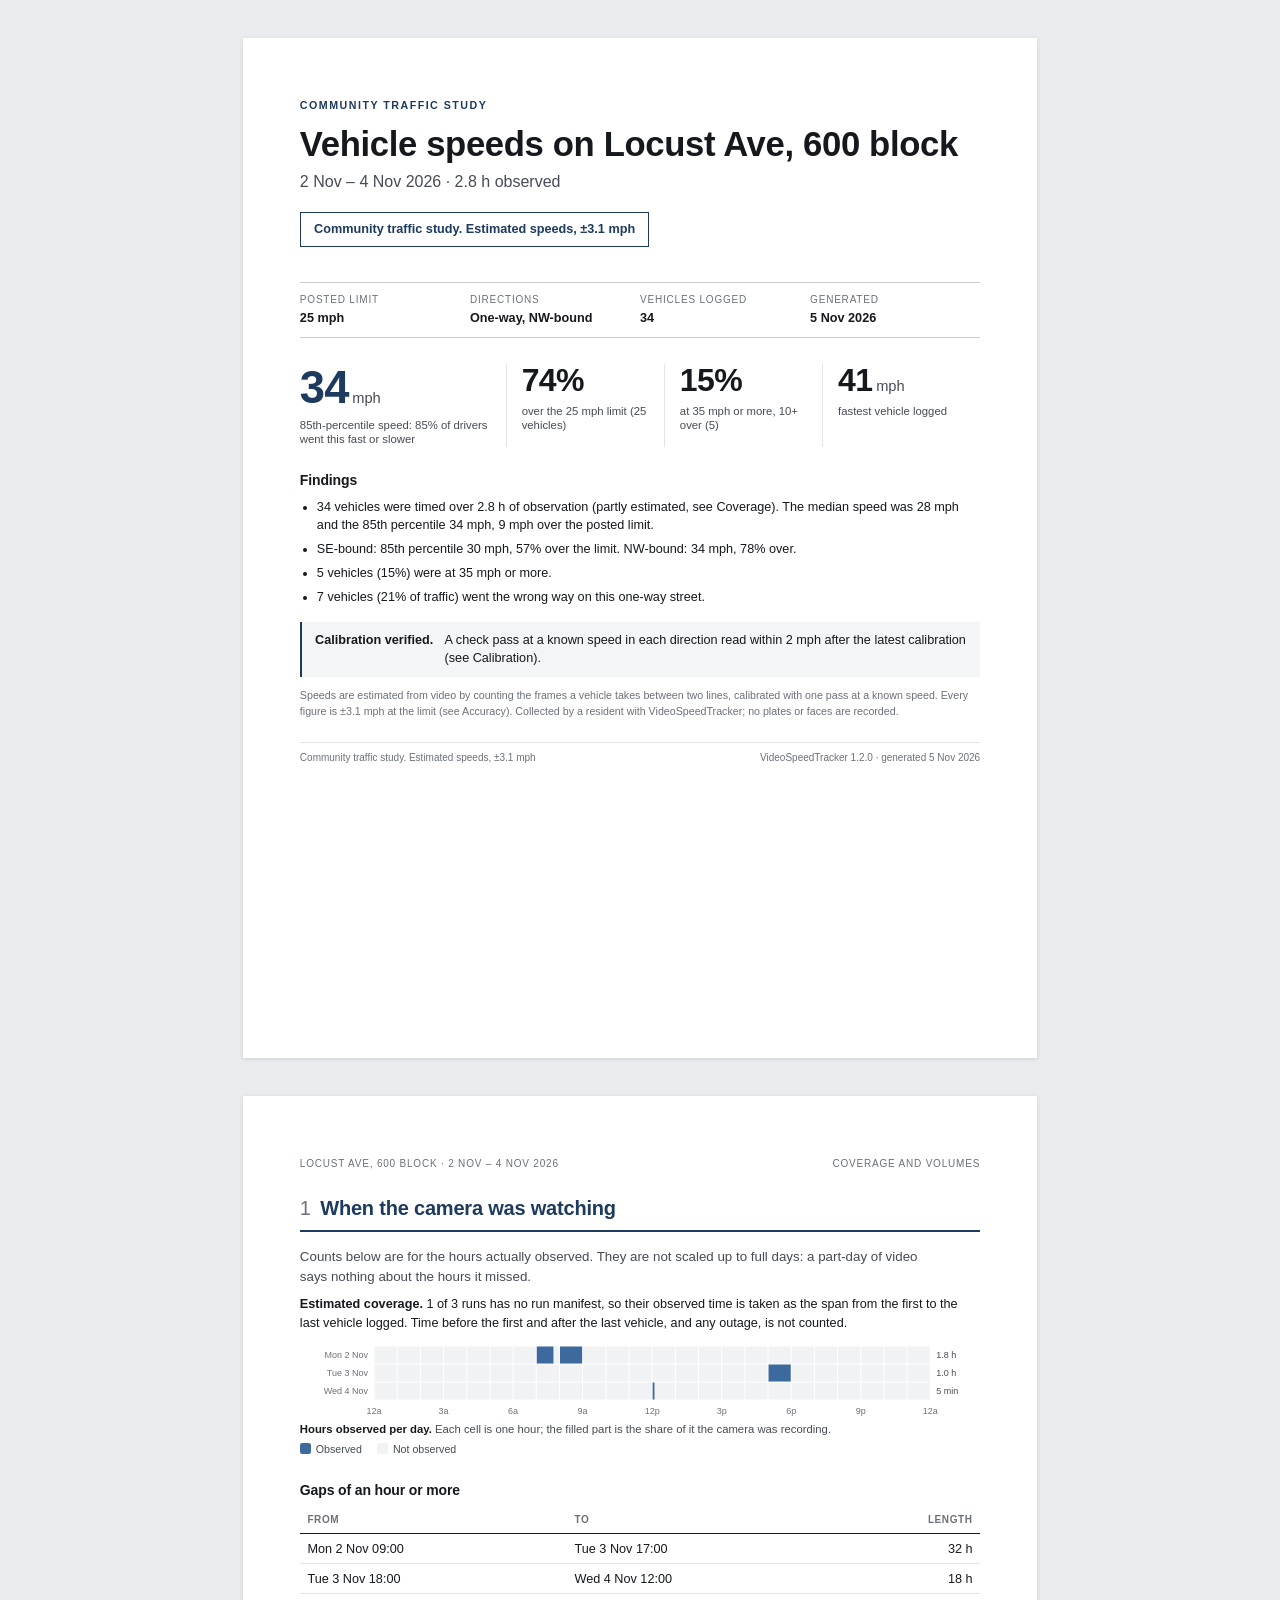
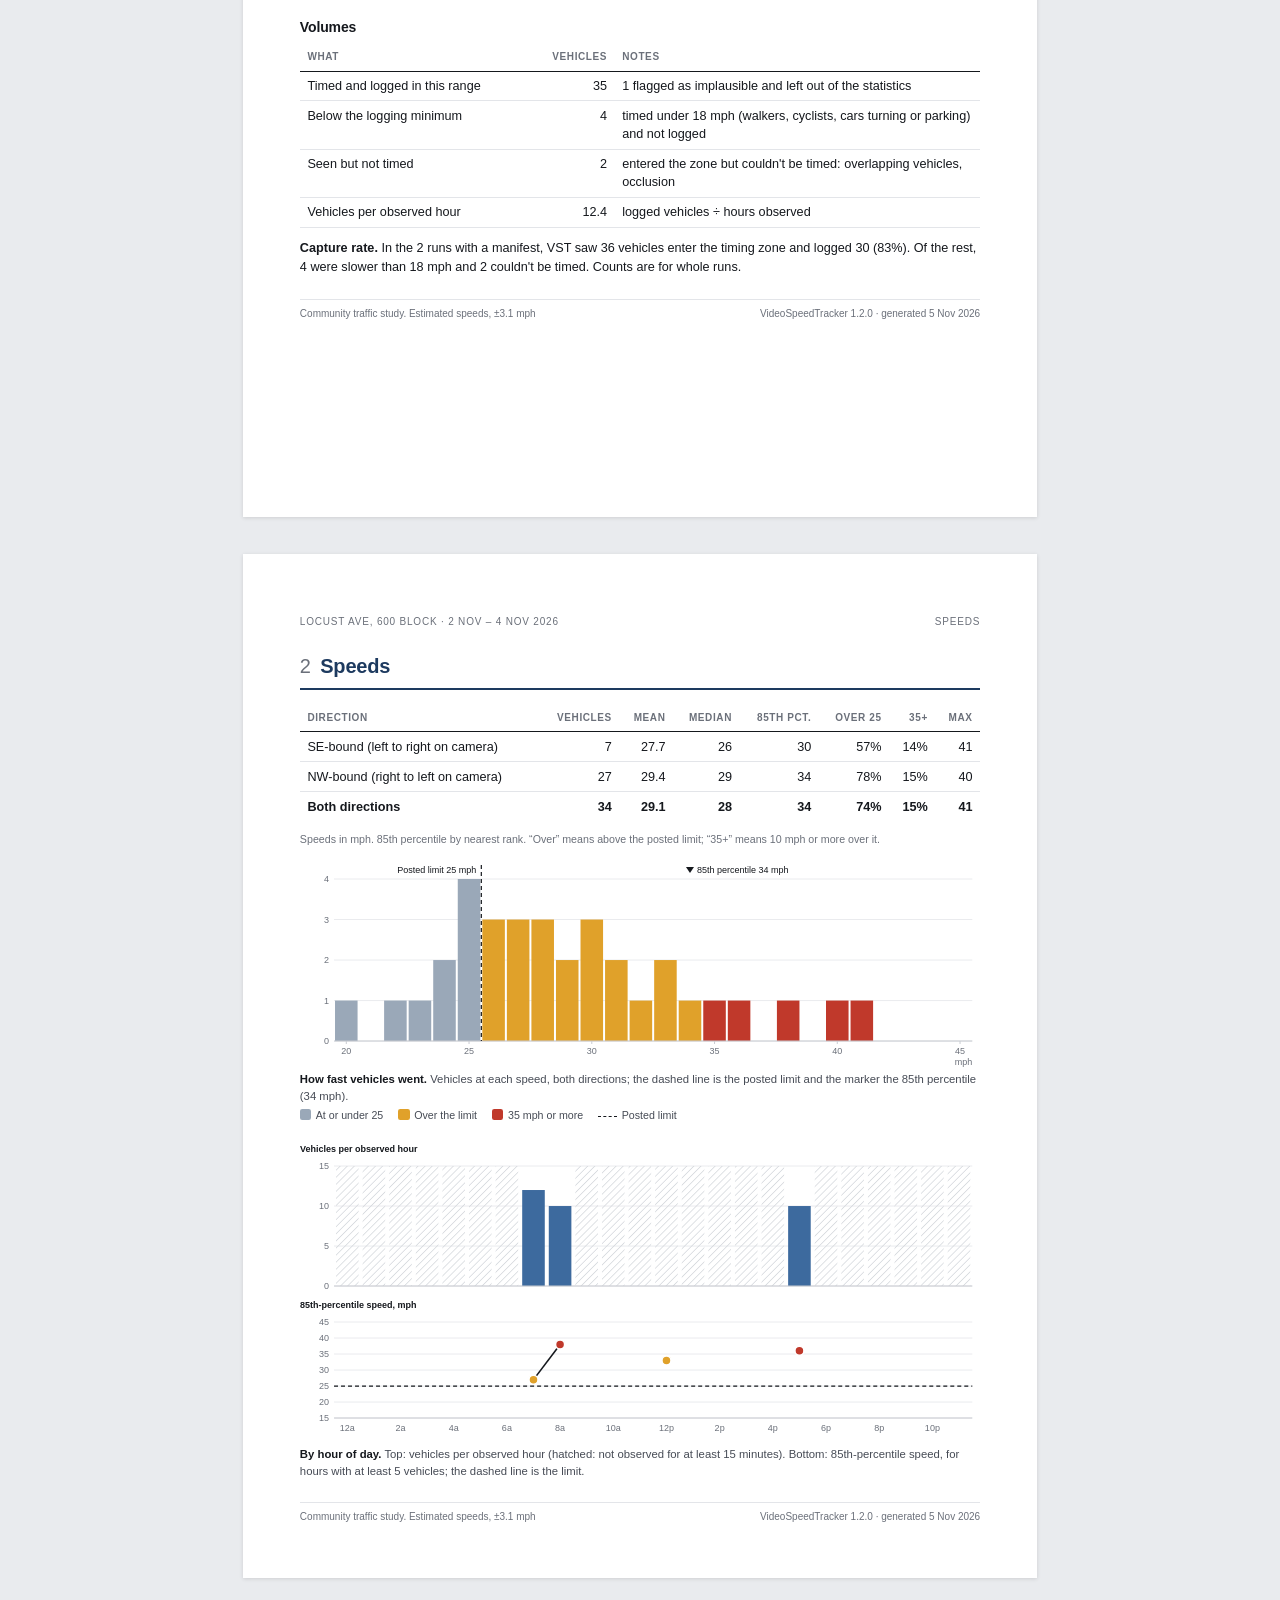
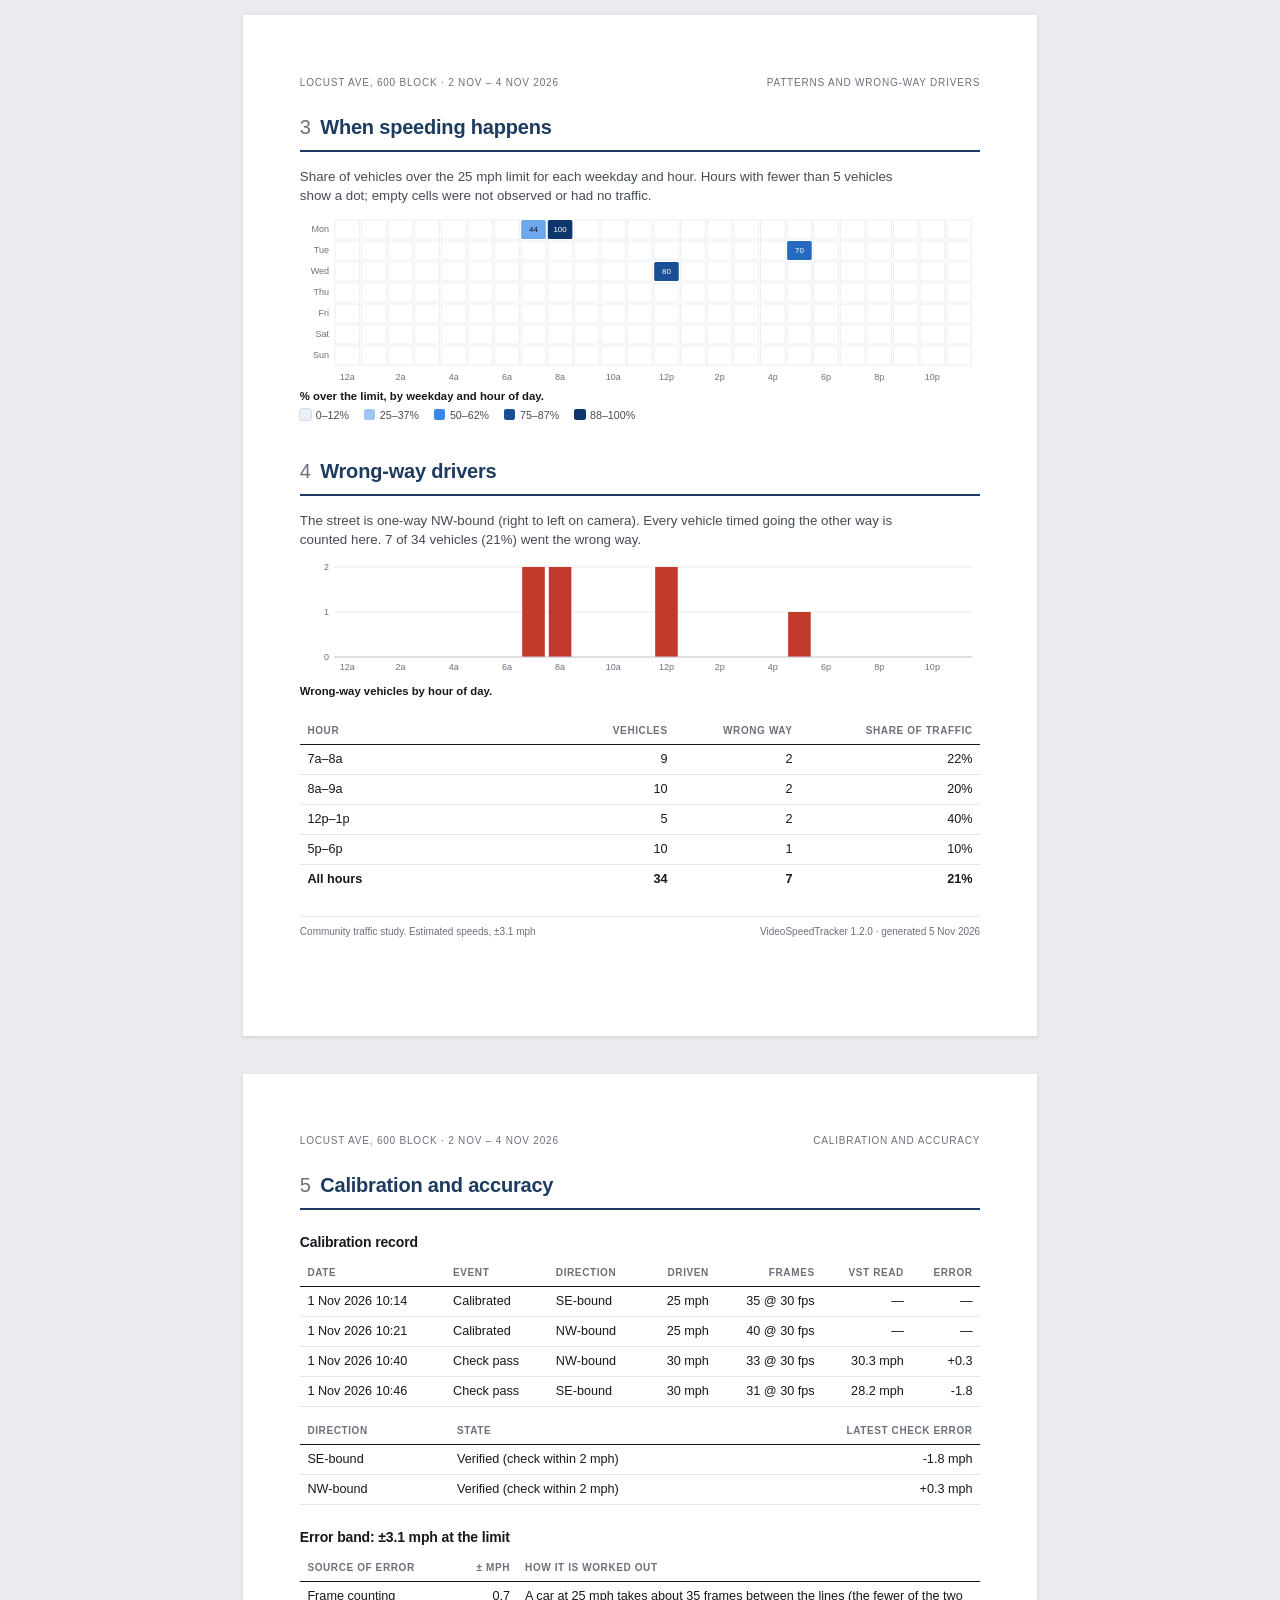
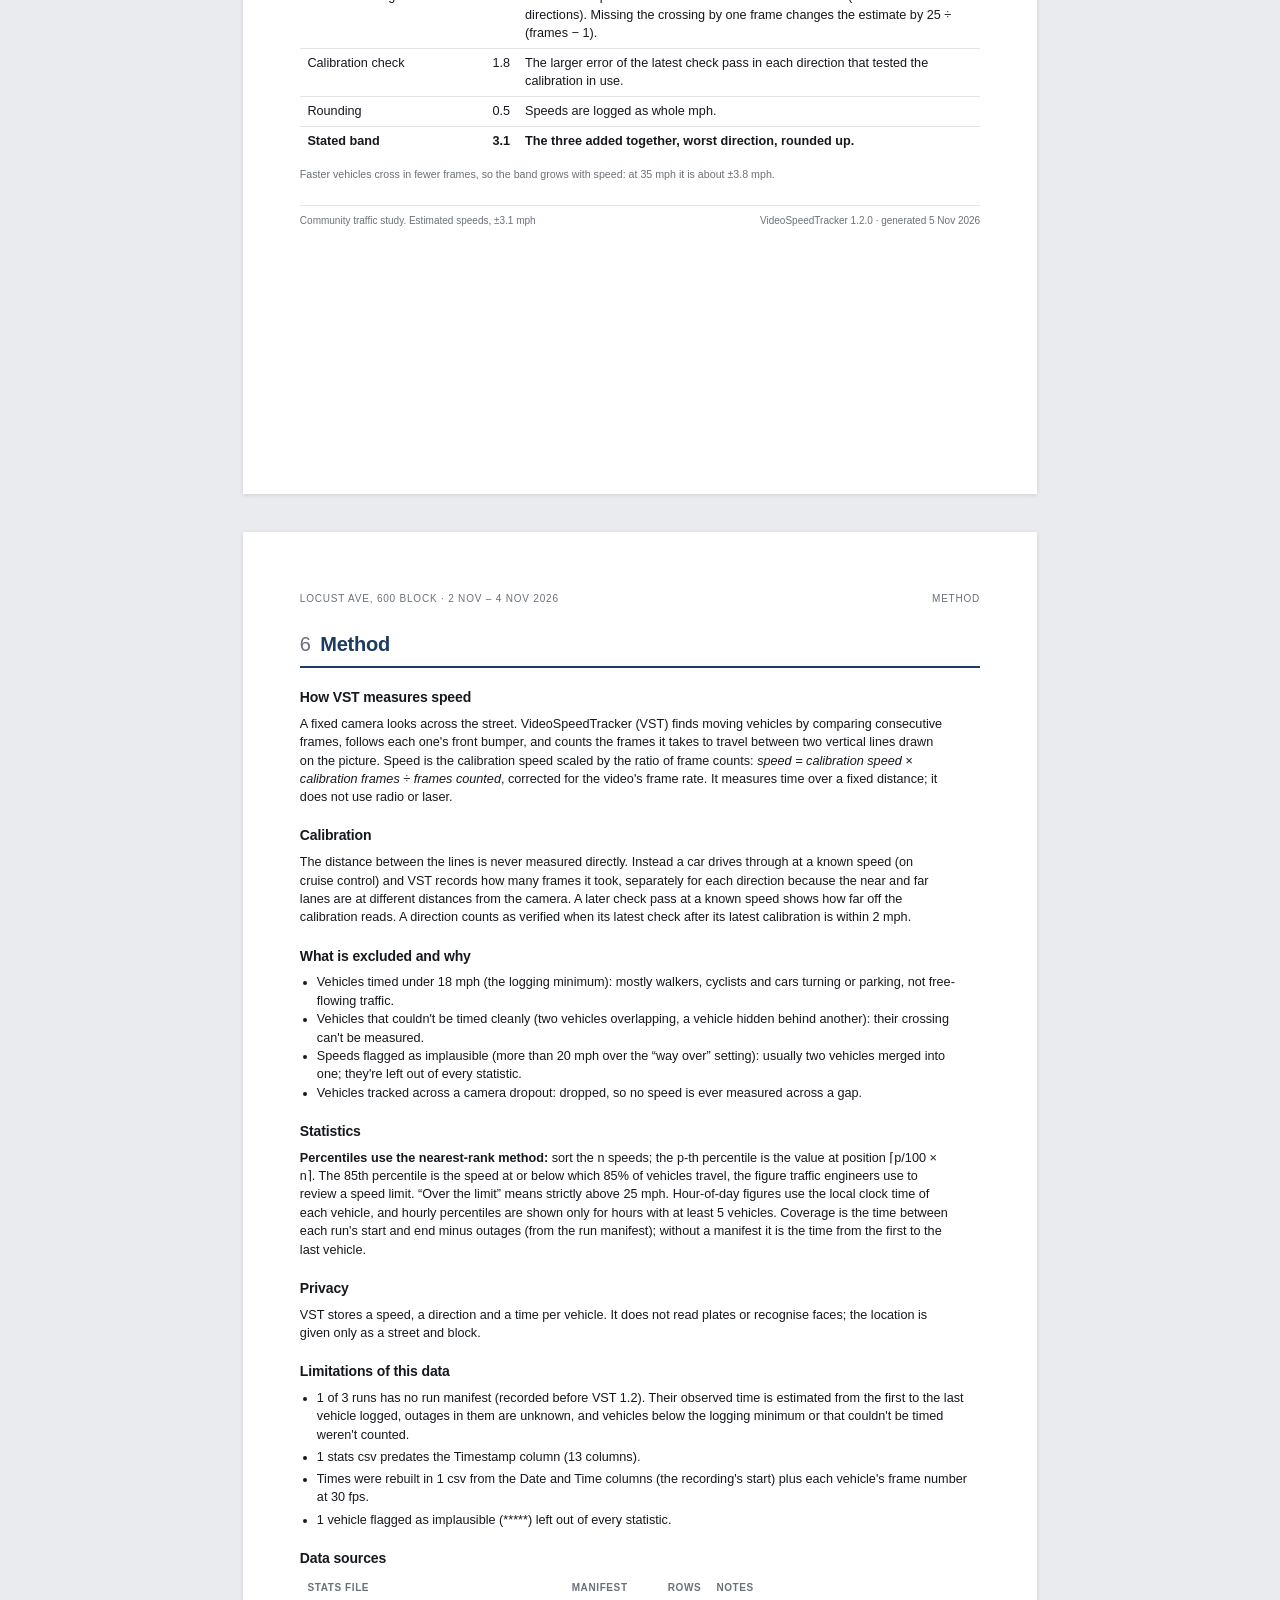
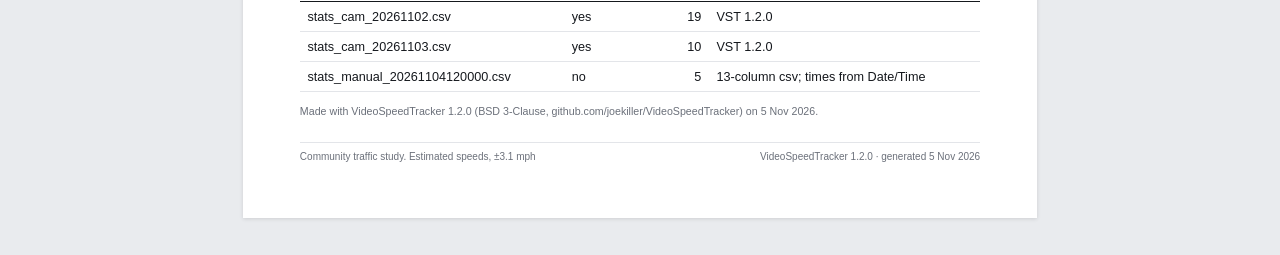
==== commit e400ad09: "Companion, report and docs polish: WCAG AA contrast, focus, phone layout - Companion: light-theme co" ====
--- a/companion/demo/report.html
+++ b/companion/demo/report.html
@@ -2,7 +2,7 @@
 <html lang='en'><head><meta charset='utf-8'><meta name='viewport' content='width=device-width, initial-scale=1'><title>Locust Ave, 600 block — community traffic study</title><style>
 @page { size: auto; margin: 14mm 14mm 15mm; }
 :root {
-  --ink: #15181d; --ink2: #464b55; --muted: #767b85; --rule: #c9ccd2; --hair: #e3e5e9; --tint: #f4f5f7;
+  --ink: #15181d; --ink2: #464b55; --muted: #6b707a; --rule: #c9ccd2; --hair: #e3e5e9; --tint: #f4f5f7;
   --accent: #1d3a5f; --ok: #9aa8b8; --over: #e0a12a; --bad: #c0392b; --cover: #3d6a9e;
 }
 * { box-sizing: border-box; }
@@ -25,6 +25,13 @@
   .sheet .kpi:nth-child(3) { padding-left: 0; border-left: 0; }
   .sheet .status { flex-direction: column; gap: 1mm; }
   .sheet table { display: block; overflow-x: auto; }
+  .sheet table > tbody { display: table; width: 100%; }   /* still full width when it fits */
+  .sheet th, .sheet td.n { white-space: nowrap; }
+  .sheet td:first-child { min-width: 7.5em; }
+  /* Charts keep a legible text size and scroll sideways instead of shrinking to a phone's width. */
+  .sheet figure { overflow-x: auto; }
+  .sheet figure > svg { min-width: 560px; }
+  .sheet .runhead, .sheet .foot { flex-direction: column; gap: 1mm; }
   .sheet .two, .sheet .snaps { grid-template-columns: 1fr; }
 }
 h1, h2, h3 { font-weight: 600; margin: 0; letter-spacing: -.01em; }
@@ -96,7 +103,7 @@
 <section class='sheet cover'><div class='kicker'>Community traffic study</div><h1>Vehicle speeds on Locust Ave, 600 block</h1><div class='sub'>2 Nov – 4 Nov 2026 · 2.8 h observed</div><div class='label'>Community traffic study. Estimated speeds, ±3.1 mph</div><dl class='meta'><div><dt>Posted limit</dt><dd>25 mph</dd></div><div><dt>Directions</dt><dd>One-way, NW-bound</dd></div><div><dt>Vehicles logged</dt><dd class='num'>34</dd></div><div><dt>Generated</dt><dd>5 Nov 2026</dd></div></dl><div class='kpis'><div class='kpi'><b>34<small>mph</small></b><span>85th-percentile speed: 85% of drivers went this fast or slower</span></div><div class='kpi'><b>74%</b><span>over the 25 mph limit (25 vehicles)</span></div><div class='kpi'><b>15%</b><span>at 35 mph or more, 10+ over (5)</span></div><div class='kpi'><b>41<small>mph</small></b><span>fastest vehicle logged</span></div></div><h3>Findings</h3><ul class='findings'><li>34 vehicles were timed over 2.8 h of observation (partly estimated, see Coverage). The median speed was 28 mph and the 85th percentile 34 mph, 9 mph over the posted limit.</li><li>SE-bound: 85th percentile 30 mph, 57% over the limit. NW-bound: 34 mph, 78% over.</li><li>5 vehicles (15%) were at 35 mph or more.</li><li>7 vehicles (21% of traffic) went the wrong way on this one-way street.</li></ul><div class='status'><b>Calibration verified.</b><span>A check pass at a known speed in each direction read within 2 mph after the latest calibration (see Calibration).</span></div><p class='small'>Speeds are estimated from video by counting the frames a vehicle takes between two lines, calibrated with one pass at a known speed. Every figure is ±3.1 mph at the limit (see Accuracy). Collected by a resident with VideoSpeedTracker; no plates or faces are recorded.</p><div class='foot'><span>Community traffic study. Estimated speeds, ±3.1 mph</span><span>VideoSpeedTracker 1.2.0 · generated 5 Nov 2026</span></div></section>
 <section class='sheet'><div class='runhead'><span>Locust Ave, 600 block · 2 Nov – 4 Nov 2026</span><span>Coverage and volumes</span></div><h2><span class='num'>1</span>When the camera was watching</h2><p class='lede'>Counts below are for the hours actually observed. They are not scaled up to full days: a part-day of video says nothing about the hours it missed.</p><p><b>Estimated coverage.</b> 1 of 3 runs has no run manifest, so their observed time is taken as the span from the first to the last vehicle logged. Time before the first and after the last vehicle, and any outage, is not counted.</p><figure><svg viewBox='0 0 680 76' role='img' aria-label='Hours observed per day'><text x='68' y='16' text-anchor='end'>Mon 2 Nov</text><rect x='74.5' y='4.5' width='22.1667' height='17' fill='#f1f2f4'/><rect x='97.6667' y='4.5' width='22.1667' height='17' fill='#f1f2f4'/><rect x='120.833' y='4.5' width='22.1667' height='17' fill='#f1f2f4'/><rect x='144' y='4.5' width='22.1667' height='17' fill='#f1f2f4'/><rect x='167.167' y='4.5' width='22.1667' height='17' fill='#f1f2f4'/><rect x='190.333' y='4.5' width='22.1667' height='17' fill='#f1f2f4'/><rect x='213.5' y='4.5' width='22.1667' height='17' fill='#f1f2f4'/><rect x='236.667' y='4.5' width='22.1667' height='17' fill='#f1f2f4'/><rect x='236.667' y='4.5' width='16.625' height='17' fill='#3d6a9e'><title>Mon 2 Nov 7a: 45 min observed</title></rect><rect x='259.833' y='4.5' width='22.1667' height='17' fill='#f1f2f4'/><rect x='259.833' y='4.5' width='22.1667' height='17' fill='#3d6a9e'><title>Mon 2 Nov 8a: 60 min observed</title></rect><rect x='283' y='4.5' width='22.1667' height='17' fill='#f1f2f4'/><rect x='306.167' y='4.5' width='22.1667' height='17' fill='#f1f2f4'/><rect x='329.333' y='4.5' width='22.1667' height='17' fill='#f1f2f4'/><rect x='352.5' y='4.5' width='22.1667' height='17' fill='#f1f2f4'/><rect x='375.667' y='4.5' width='22.1667' height='17' fill='#f1f2f4'/><rect x='398.833' y='4.5' width='22.1667' height='17' fill='#f1f2f4'/><rect x='422' y='4.5' width='22.1667' height='17' fill='#f1f2f4'/><rect x='445.167' y='4.5' width='22.1667' height='17' fill='#f1f2f4'/><rect x='468.333' y='4.5' width='22.1667' height='17' fill='#f1f2f4'/><rect x='491.5' y='4.5' width='22.1667' height='17' fill='#f1f2f4'/><rect x='514.667' y='4.5' width='22.1667' height='17' fill='#f1f2f4'/><rect x='537.833' y='4.5' width='22.1667' height='17' fill='#f1f2f4'/><rect x='561' y='4.5' width='22.1667' height='17' fill='#f1f2f4'/><rect x='584.167' y='4.5' width='22.1667' height='17' fill='#f1f2f4'/><rect x='607.333' y='4.5' width='22.1667' height='17' fill='#f1f2f4'/><text class='ink2' x='636' y='16'>1.8 h</text><text x='68' y='34' text-anchor='end'>Tue 3 Nov</text><rect x='74.5' y='22.5' width='22.1667' height='17' fill='#f1f2f4'/><rect x='97.6667' y='22.5' width='22.1667' height='17' fill='#f1f2f4'/><rect x='120.833' y='22.5' width='22.1667' height='17' fill='#f1f2f4'/><rect x='144' y='22.5' width='22.1667' height='17' fill='#f1f2f4'/><rect x='167.167' y='22.5' width='22.1667' height='17' fill='#f1f2f4'/><rect x='190.333' y='22.5' width='22.1667' height='17' fill='#f1f2f4'/><rect x='213.5' y='22.5' width='22.1667' height='17' fill='#f1f2f4'/><rect x='236.667' y='22.5' width='22.1667' height='17' fill='#f1f2f4'/><rect x='259.833' y='22.5' width='22.1667' height='17' fill='#f1f2f4'/><rect x='283' y='22.5' width='22.1667' height='17' fill='#f1f2f4'/><rect x='306.167' y='22.5' width='22.1667' height='17' fill='#f1f2f4'/><rect x='329.333' y='22.5' width='22.1667' height='17' fill='#f1f2f4'/><rect x='352.5' y='22.5' width='22.1667' height='17' fill='#f1f2f4'/><rect x='375.667' y='22.5' width='22.1667' height='17' fill='#f1f2f4'/><rect x='398.833' y='22.5' width='22.1667' height='17' fill='#f1f2f4'/><rect x='422' y='22.5' width='22.1667' height='17' fill='#f1f2f4'/><rect x='445.167' y='22.5' width='22.1667' height='17' fill='#f1f2f4'/><rect x='468.333' y='22.5' width='22.1667' height='17' fill='#f1f2f4'/><rect x='468.333' y='22.5' width='22.1667' height='17' fill='#3d6a9e'><title>Tue 3 Nov 5p: 60 min observed</title></rect><rect x='491.5' y='22.5' width='22.1667' height='17' fill='#f1f2f4'/><rect x='514.667' y='22.5' width='22.1667' height='17' fill='#f1f2f4'/><rect x='537.833' y='22.5' width='22.1667' height='17' fill='#f1f2f4'/><rect x='561' y='22.5' width='22.1667' height='17' fill='#f1f2f4'/><rect x='584.167' y='22.5' width='22.1667' height='17' fill='#f1f2f4'/><rect x='607.333' y='22.5' width='22.1667' height='17' fill='#f1f2f4'/><text class='ink2' x='636' y='34'>1.0 h</text><text x='68' y='52' text-anchor='end'>Wed 4 Nov</text><rect x='74.5' y='40.5' width='22.1667' height='17' fill='#f1f2f4'/><rect x='97.6667' y='40.5' width='22.1667' height='17' fill='#f1f2f4'/><rect x='120.833' y='40.5' width='22.1667' height='17' fill='#f1f2f4'/><rect x='144' y='40.5' width='22.1667' height='17' fill='#f1f2f4'/><rect x='167.167' y='40.5' width='22.1667' height='17' fill='#f1f2f4'/><rect x='190.333' y='40.5' width='22.1667' height='17' fill='#f1f2f4'/><rect x='213.5' y='40.5' width='22.1667' height='17' fill='#f1f2f4'/><rect x='236.667' y='40.5' width='22.1667' height='17' fill='#f1f2f4'/><rect x='259.833' y='40.5' width='22.1667' height='17' fill='#f1f2f4'/><rect x='283' y='40.5' width='22.1667' height='17' fill='#f1f2f4'/><rect x='306.167' y='40.5' width='22.1667' height='17' fill='#f1f2f4'/><rect x='329.333' y='40.5' width='22.1667' height='17' fill='#f1f2f4'/><rect x='352.5' y='40.5' width='22.1667' height='17' fill='#f1f2f4'/><rect x='352.5' y='40.5' width='1.78565' height='17' fill='#3d6a9e'><title>Wed 4 Nov 12p: 5 min observed</title></rect><rect x='375.667' y='40.5' width='22.1667' height='17' fill='#f1f2f4'/><rect x='398.833' y='40.5' width='22.1667' height='17' fill='#f1f2f4'/><rect x='422' y='40.5' width='22.1667' height='17' fill='#f1f2f4'/><rect x='445.167' y='40.5' width='22.1667' height='17' fill='#f1f2f4'/><rect x='468.333' y='40.5' width='22.1667' height='17' fill='#f1f2f4'/><rect x='491.5' y='40.5' width='22.1667' height='17' fill='#f1f2f4'/><rect x='514.667' y='40.5' width='22.1667' height='17' fill='#f1f2f4'/><rect x='537.833' y='40.5' width='22.1667' height='17' fill='#f1f2f4'/><rect x='561' y='40.5' width='22.1667' height='17' fill='#f1f2f4'/><rect x='584.167' y='40.5' width='22.1667' height='17' fill='#f1f2f4'/><rect x='607.333' y='40.5' width='22.1667' height='17' fill='#f1f2f4'/><text class='ink2' x='636' y='52'>5 min</text><text x='74' y='72' text-anchor='middle'>12a</text><text x='143.5' y='72' text-anchor='middle'>3a</text><text x='213' y='72' text-anchor='middle'>6a</text><text x='282.5' y='72' text-anchor='middle'>9a</text><text x='352' y='72' text-anchor='middle'>12p</text><text x='421.5' y='72' text-anchor='middle'>3p</text><text x='491' y='72' text-anchor='middle'>6p</text><text x='560.5' y='72' text-anchor='middle'>9p</text><text x='630' y='72' text-anchor='middle'>12a</text></svg><figcaption><b>Hours observed per day.</b> Each cell is one hour; the filled part is the share of it the camera was recording.</figcaption><div class='legend'><span><i style='background:#3d6a9e'></i>Observed</span><span><i style='background:#f1f2f4'></i>Not observed</span></div></figure><h3>Gaps of an hour or more</h3><table><tr><th>From</th><th>To</th><th class='n'>Length</th></tr><tr><td class='tab'>Mon 2 Nov 09:00</td><td class='tab'>Tue 3 Nov 17:00</td><td class='n'>32 h</td></tr><tr><td class='tab'>Tue 3 Nov 18:00</td><td class='tab'>Wed 4 Nov 12:00</td><td class='n'>18 h</td></tr></table><h3>Volumes</h3><table><tr><th style='width:36%'>What</th><th class='n'>Vehicles</th><th>Notes</th></tr><tr><td>Timed and logged in this range</td><td class='n'>35</td><td>1 flagged as implausible and left out of the statistics</td></tr><tr><td>Below the logging minimum</td><td class='n'>4</td><td>timed under 18 mph (walkers, cyclists, cars turning or parking) and not logged</td></tr><tr><td>Seen but not timed</td><td class='n'>2</td><td>entered the zone but couldn't be timed: overlapping vehicles, occlusion</td></tr><tr><td>Vehicles per observed hour</td><td class='n'>12.4</td><td>logged vehicles ÷ hours observed</td></tr></table><p><b>Capture rate.</b> In the 2 runs with a manifest, VST saw 36 vehicles enter the timing zone and logged 30 (83%). Of the rest, 4 were slower than 18 mph and 2 couldn't be timed. Counts are for whole runs.</p><div class='foot'><span>Community traffic study. Estimated speeds, ±3.1 mph</span><span>VideoSpeedTracker 1.2.0 · generated 5 Nov 2026</span></div></section>
 <section class='sheet'><div class='runhead'><span>Locust Ave, 600 block · 2 Nov – 4 Nov 2026</span><span>Speeds</span></div><h2><span class='num'>2</span>Speeds</h2><table><tr><th>Direction</th><th class='n'>Vehicles</th><th class='n'>Mean</th><th class='n'>Median</th><th class='n'>85th pct.</th><th class='n'>Over 25</th><th class='n'>35+</th><th class='n'>Max</th></tr><tr><td>SE-bound (left to right on camera)</td><td class='n'>7</td><td class='n'>27.7</td><td class='n'>26</td><td class='n'>30</td><td class='n'>57%</td><td class='n'>14%</td><td class='n'>41</td></tr><tr><td>NW-bound (right to left on camera)</td><td class='n'>27</td><td class='n'>29.4</td><td class='n'>29</td><td class='n'>34</td><td class='n'>78%</td><td class='n'>15%</td><td class='n'>40</td></tr><tr class='total'><td>Both directions</td><td class='n'>34</td><td class='n'>29.1</td><td class='n'>28</td><td class='n'>34</td><td class='n'>74%</td><td class='n'>15%</td><td class='n'>41</td></tr></table><p class='small'>Speeds in mph. 85th percentile by nearest rank. “Over” means above the posted limit; “35+” means 10 mph or more over it.</p><figure class='keep'><svg viewBox='0 0 680 210' role='img' aria-label='Histogram of estimated speeds'><line class='grid' x1='34' x2='672' y1='184' y2='184'/><text x='29' y='187' text-anchor='end'>0</text><line class='grid' x1='34' x2='672' y1='143.5' y2='143.5'/><text x='29' y='146.5' text-anchor='end'>1</text><line class='grid' x1='34' x2='672' y1='103' y2='103'/><text x='29' y='106' text-anchor='end'>2</text><line class='grid' x1='34' x2='672' y1='62.5' y2='62.5'/><text x='29' y='65.5' text-anchor='end'>3</text><line class='grid' x1='34' x2='672' y1='22' y2='22'/><text x='29' y='25' text-anchor='end'>4</text><rect x='35' y='143.5' width='22.5385' height='40.5' fill='#9aa8b8'><title>20 mph: 1 vehicles</title></rect><rect x='84.0769' y='143.5' width='22.5385' height='40.5' fill='#9aa8b8'><title>22 mph: 1 vehicles</title></rect><rect x='108.615' y='143.5' width='22.5385' height='40.5' fill='#9aa8b8'><title>23 mph: 1 vehicles</title></rect><rect x='133.154' y='103' width='22.5385' height='81' fill='#9aa8b8'><title>24 mph: 2 vehicles</title></rect><rect x='157.692' y='22' width='22.5385' height='162' fill='#9aa8b8'><title>25 mph: 4 vehicles</title></rect><rect x='182.231' y='62.5' width='22.5385' height='121.5' fill='#e0a12a'><title>26 mph: 3 vehicles</title></rect><rect x='206.769' y='62.5' width='22.5385' height='121.5' fill='#e0a12a'><title>27 mph: 3 vehicles</title></rect><rect x='231.308' y='62.5' width='22.5385' height='121.5' fill='#e0a12a'><title>28 mph: 3 vehicles</title></rect><rect x='255.846' y='103' width='22.5385' height='81' fill='#e0a12a'><title>29 mph: 2 vehicles</title></rect><rect x='280.385' y='62.5' width='22.5385' height='121.5' fill='#e0a12a'><title>30 mph: 3 vehicles</title></rect><rect x='304.923' y='103' width='22.5385' height='81' fill='#e0a12a'><title>31 mph: 2 vehicles</title></rect><rect x='329.462' y='143.5' width='22.5385' height='40.5' fill='#e0a12a'><title>32 mph: 1 vehicles</title></rect><rect x='354' y='103' width='22.5385' height='81' fill='#e0a12a'><title>33 mph: 2 vehicles</title></rect><rect x='378.538' y='143.5' width='22.5385' height='40.5' fill='#e0a12a'><title>34 mph: 1 vehicles</title></rect><rect x='403.077' y='143.5' width='22.5385' height='40.5' fill='#c0392b'><title>35 mph: 1 vehicles</title></rect><rect x='427.615' y='143.5' width='22.5385' height='40.5' fill='#c0392b'><title>36 mph: 1 vehicles</title></rect><rect x='476.692' y='143.5' width='22.5385' height='40.5' fill='#c0392b'><title>38 mph: 1 vehicles</title></rect><rect x='525.769' y='143.5' width='22.5385' height='40.5' fill='#c0392b'><title>40 mph: 1 vehicles</title></rect><rect x='550.308' y='143.5' width='22.5385' height='40.5' fill='#c0392b'><title>41 mph: 1 vehicles</title></rect><line class='axis' x1='34' x2='672' y1='184' y2='184'/><line class='axis' x1='46.2692' x2='46.2692' y1='184' y2='187'/><text x='46.2692' y='197' text-anchor='middle'>20</text><line class='axis' x1='168.962' x2='168.962' y1='184' y2='187'/><text x='168.962' y='197' text-anchor='middle'>25</text><line class='axis' x1='291.654' x2='291.654' y1='184' y2='187'/><text x='291.654' y='197' text-anchor='middle'>30</text><line class='axis' x1='414.346' x2='414.346' y1='184' y2='187'/><text x='414.346' y='197' text-anchor='middle'>35</text><line class='axis' x1='537.038' x2='537.038' y1='184' y2='187'/><text x='537.038' y='197' text-anchor='middle'>40</text><line class='axis' x1='659.731' x2='659.731' y1='184' y2='187'/><text x='659.731' y='197' text-anchor='middle'>45</text><text x='672' y='208' text-anchor='end'>mph</text><line class='limit' x1='181.231' x2='181.231' y1='8' y2='184'/><path d='M385.808 10h8l-4 6z' fill='#15181d'/><text class='ink' x='396.808' y='16' text-anchor='start'>85th percentile 34 mph</text><text class='ink' x='176.231' y='16' text-anchor='end'>Posted limit 25 mph</text></svg><figcaption><b>How fast vehicles went.</b> Vehicles at each speed, both directions; the dashed line is the posted limit and the marker the 85th percentile (34 mph).</figcaption><div class='legend'><span><i style='background:#9aa8b8'></i>At or under 25</span><span><i style='background:#e0a12a'></i>Over the limit</span><span><i style='background:#c0392b'></i>35 mph or more</span><span><i class='line'></i>Posted limit</span></div></figure><figure class='keep'><svg viewBox='0 0 680 150' role='img' aria-label='Vehicles per observed hour by hour of day'><defs><pattern id='nodata' width='5' height='5' patternUnits='userSpaceOnUse' patternTransform='rotate(45)'><line x1='0' y1='0' x2='0' y2='5' stroke='#d5d8dd' stroke-width='1.5'/></pattern></defs><text class='ink' x='0' y='10' style='font-weight:600'>Vehicles per observed hour</text><line class='grid' x1='34' x2='672' y1='144' y2='144'/><text x='29' y='147' text-anchor='end'>0</text><line class='grid' x1='34' x2='672' y1='104' y2='104'/><text x='29' y='107' text-anchor='end'>5</text><line class='grid' x1='34' x2='672' y1='64' y2='64'/><text x='29' y='67' text-anchor='end'>10</text><line class='grid' x1='34' x2='672' y1='24' y2='24'/><text x='29' y='27' text-anchor='end'>15</text><rect x='36' y='24' width='22.5833' height='120' fill='url(#nodata)'><title>12a: not observed</title></rect><rect x='62.5833' y='24' width='22.5833' height='120' fill='url(#nodata)'><title>1a: not observed</title></rect><rect x='89.1667' y='24' width='22.5833' height='120' fill='url(#nodata)'><title>2a: not observed</title></rect><rect x='115.75' y='24' width='22.5833' height='120' fill='url(#nodata)'><title>3a: not observed</title></rect><rect x='142.333' y='24' width='22.5833' height='120' fill='url(#nodata)'><title>4a: not observed</title></rect><rect x='168.917' y='24' width='22.5833' height='120' fill='url(#nodata)'><title>5a: not observed</title></rect><rect x='195.5' y='24' width='22.5833' height='120' fill='url(#nodata)'><title>6a: not observed</title></rect><rect x='222.083' y='48' width='22.5833' height='96' fill='#3d6a9e'><title>7a: 9 vehicles in 45 min observed</title></rect><rect x='248.667' y='64' width='22.5833' height='80' fill='#3d6a9e'><title>8a: 10 vehicles in 1.0 h observed</title></rect><rect x='275.25' y='24' width='22.5833' height='120' fill='url(#nodata)'><title>9a: not observed</title></rect><rect x='301.833' y='24' width='22.5833' height='120' fill='url(#nodata)'><title>10a: not observed</title></rect><rect x='328.417' y='24' width='22.5833' height='120' fill='url(#nodata)'><title>11a: not observed</title></rect><rect x='355' y='24' width='22.5833' height='120' fill='url(#nodata)'><title>12p: only 5 min observed</title></rect><rect x='381.583' y='24' width='22.5833' height='120' fill='url(#nodata)'><title>1p: not observed</title></rect><rect x='408.167' y='24' width='22.5833' height='120' fill='url(#nodata)'><title>2p: not observed</title></rect><rect x='434.75' y='24' width='22.5833' height='120' fill='url(#nodata)'><title>3p: not observed</title></rect><rect x='461.333' y='24' width='22.5833' height='120' fill='url(#nodata)'><title>4p: not observed</title></rect><rect x='487.917' y='64' width='22.5833' height='80' fill='#3d6a9e'><title>5p: 10 vehicles in 1.0 h observed</title></rect><rect x='514.5' y='24' width='22.5833' height='120' fill='url(#nodata)'><title>6p: not observed</title></rect><rect x='541.083' y='24' width='22.5833' height='120' fill='url(#nodata)'><title>7p: not observed</title></rect><rect x='567.667' y='24' width='22.5833' height='120' fill='url(#nodata)'><title>8p: not observed</title></rect><rect x='594.25' y='24' width='22.5833' height='120' fill='url(#nodata)'><title>9p: not observed</title></rect><rect x='620.833' y='24' width='22.5833' height='120' fill='url(#nodata)'><title>10p: not observed</title></rect><rect x='647.417' y='24' width='22.5833' height='120' fill='url(#nodata)'><title>11p: not observed</title></rect><line class='axis' x1='34' x2='672' y1='144' y2='144'/></svg><svg viewBox='0 0 680 150' role='img' aria-label='85th percentile speed by hour of day'><text class='ink' x='0' y='16' style='font-weight:600'>85th-percentile speed, mph</text><line class='grid' x1='34' x2='672' y1='126' y2='126'/><text x='29' y='129' text-anchor='end'>15</text><line class='grid' x1='34' x2='672' y1='110' y2='110'/><text x='29' y='113' text-anchor='end'>20</text><line class='grid' x1='34' x2='672' y1='94' y2='94'/><text x='29' y='97' text-anchor='end'>25</text><line class='grid' x1='34' x2='672' y1='78' y2='78'/><text x='29' y='81' text-anchor='end'>30</text><line class='grid' x1='34' x2='672' y1='62' y2='62'/><text x='29' y='65' text-anchor='end'>35</text><line class='grid' x1='34' x2='672' y1='46' y2='46'/><text x='29' y='49' text-anchor='end'>40</text><line class='grid' x1='34' x2='672' y1='30' y2='30'/><text x='29' y='33' text-anchor='end'>45</text><line class='limit' x1='34' x2='672' y1='94' y2='94'/><path d='M233.4 87.6L260.0 52.4M366.3 68.4M499.2 58.8' fill='none' stroke='#15181d' stroke-width='1.6'/><circle cx='233.375' cy='87.6' r='4.5' fill='#e0a12a' stroke='#fff' stroke-width='1.5'><title>7a: 85th percentile 27 mph (9 vehicles)</title></circle><circle cx='259.958' cy='52.4' r='4.5' fill='#c0392b' stroke='#fff' stroke-width='1.5'><title>8a: 85th percentile 38 mph (10 vehicles)</title></circle><circle cx='366.292' cy='68.4' r='4.5' fill='#e0a12a' stroke='#fff' stroke-width='1.5'><title>12p: 85th percentile 33 mph (5 vehicles)</title></circle><circle cx='499.208' cy='58.8' r='4.5' fill='#c0392b' stroke='#fff' stroke-width='1.5'><title>5p: 85th percentile 36 mph (10 vehicles)</title></circle><line class='axis' x1='34' x2='672' y1='126' y2='126'/><text x='47.2917' y='139' text-anchor='middle'>12a</text><text x='100.458' y='139' text-anchor='middle'>2a</text><text x='153.625' y='139' text-anchor='middle'>4a</text><text x='206.792' y='139' text-anchor='middle'>6a</text><text x='259.958' y='139' text-anchor='middle'>8a</text><text x='313.125' y='139' text-anchor='middle'>10a</text><text x='366.292' y='139' text-anchor='middle'>12p</text><text x='419.458' y='139' text-anchor='middle'>2p</text><text x='472.625' y='139' text-anchor='middle'>4p</text><text x='525.792' y='139' text-anchor='middle'>6p</text><text x='578.958' y='139' text-anchor='middle'>8p</text><text x='632.125' y='139' text-anchor='middle'>10p</text></svg><figcaption><b>By hour of day.</b> Top: vehicles per observed hour (hatched: not observed for at least 15 minutes). Bottom: 85th-percentile speed, for hours with at least 5 vehicles; the dashed line is the limit.</figcaption></figure><div class='foot'><span>Community traffic study. Estimated speeds, ±3.1 mph</span><span>VideoSpeedTracker 1.2.0 · generated 5 Nov 2026</span></div></section>
-<section class='sheet'><div class='runhead'><span>Locust Ave, 600 block · 2 Nov – 4 Nov 2026</span><span>Patterns and wrong-way drivers</span></div><h2><span class='num'>3</span>When speeding happens</h2><p class='lede'>Share of vehicles over the 25 mph limit for each weekday and hour. Hours with fewer than 5 vehicles show a dot; empty cells were not observed or had no traffic.</p><figure><svg viewBox='0 0 680 169' role='img' aria-label='Share of vehicles over the limit by weekday and hour'><text x='29' y='17' text-anchor='end'>Mon</text><rect x='35' y='5' width='24.5833' height='19' fill='none' stroke='#eceef1'/><rect x='61.5833' y='5' width='24.5833' height='19' fill='none' stroke='#eceef1'/><rect x='88.1667' y='5' width='24.5833' height='19' fill='none' stroke='#eceef1'/><rect x='114.75' y='5' width='24.5833' height='19' fill='none' stroke='#eceef1'/><rect x='141.333' y='5' width='24.5833' height='19' fill='none' stroke='#eceef1'/><rect x='167.917' y='5' width='24.5833' height='19' fill='none' stroke='#eceef1'/><rect x='194.5' y='5' width='24.5833' height='19' fill='none' stroke='#eceef1'/><rect x='221.083' y='5' width='24.5833' height='19' rx='1.5' fill='#6da7ec'><title>Monday 7a: 44% of 9 over the limit</title></rect><text x='233.375' y='17' text-anchor='middle' style='font-size:8px;fill:#15181d'>44</text><rect x='247.667' y='5' width='24.5833' height='19' rx='1.5' fill='#0d366b'><title>Monday 8a: 100% of 10 over the limit</title></rect><text x='259.958' y='17' text-anchor='middle' style='font-size:8px;fill:#fff'>100</text><rect x='274.25' y='5' width='24.5833' height='19' fill='none' stroke='#eceef1'/><rect x='300.833' y='5' width='24.5833' height='19' fill='none' stroke='#eceef1'/><rect x='327.417' y='5' width='24.5833' height='19' fill='none' stroke='#eceef1'/><rect x='354' y='5' width='24.5833' height='19' fill='none' stroke='#eceef1'/><rect x='380.583' y='5' width='24.5833' height='19' fill='none' stroke='#eceef1'/><rect x='407.167' y='5' width='24.5833' height='19' fill='none' stroke='#eceef1'/><rect x='433.75' y='5' width='24.5833' height='19' fill='none' stroke='#eceef1'/><rect x='460.333' y='5' width='24.5833' height='19' fill='none' stroke='#eceef1'/><rect x='486.917' y='5' width='24.5833' height='19' fill='none' stroke='#eceef1'/><rect x='513.5' y='5' width='24.5833' height='19' fill='none' stroke='#eceef1'/><rect x='540.083' y='5' width='24.5833' height='19' fill='none' stroke='#eceef1'/><rect x='566.667' y='5' width='24.5833' height='19' fill='none' stroke='#eceef1'/><rect x='593.25' y='5' width='24.5833' height='19' fill='none' stroke='#eceef1'/><rect x='619.833' y='5' width='24.5833' height='19' fill='none' stroke='#eceef1'/><rect x='646.417' y='5' width='24.5833' height='19' fill='none' stroke='#eceef1'/><text x='29' y='38' text-anchor='end'>Tue</text><rect x='35' y='26' width='24.5833' height='19' fill='none' stroke='#eceef1'/><rect x='61.5833' y='26' width='24.5833' height='19' fill='none' stroke='#eceef1'/><rect x='88.1667' y='26' width='24.5833' height='19' fill='none' stroke='#eceef1'/><rect x='114.75' y='26' width='24.5833' height='19' fill='none' stroke='#eceef1'/><rect x='141.333' y='26' width='24.5833' height='19' fill='none' stroke='#eceef1'/><rect x='167.917' y='26' width='24.5833' height='19' fill='none' stroke='#eceef1'/><rect x='194.5' y='26' width='24.5833' height='19' fill='none' stroke='#eceef1'/><rect x='221.083' y='26' width='24.5833' height='19' fill='none' stroke='#eceef1'/><rect x='247.667' y='26' width='24.5833' height='19' fill='none' stroke='#eceef1'/><rect x='274.25' y='26' width='24.5833' height='19' fill='none' stroke='#eceef1'/><rect x='300.833' y='26' width='24.5833' height='19' fill='none' stroke='#eceef1'/><rect x='327.417' y='26' width='24.5833' height='19' fill='none' stroke='#eceef1'/><rect x='354' y='26' width='24.5833' height='19' fill='none' stroke='#eceef1'/><rect x='380.583' y='26' width='24.5833' height='19' fill='none' stroke='#eceef1'/><rect x='407.167' y='26' width='24.5833' height='19' fill='none' stroke='#eceef1'/><rect x='433.75' y='26' width='24.5833' height='19' fill='none' stroke='#eceef1'/><rect x='460.333' y='26' width='24.5833' height='19' fill='none' stroke='#eceef1'/><rect x='486.917' y='26' width='24.5833' height='19' rx='1.5' fill='#256abf'><title>Tuesday 5p: 70% of 10 over the limit</title></rect><text x='499.208' y='38' text-anchor='middle' style='font-size:8px;fill:#fff'>70</text><rect x='513.5' y='26' width='24.5833' height='19' fill='none' stroke='#eceef1'/><rect x='540.083' y='26' width='24.5833' height='19' fill='none' stroke='#eceef1'/><rect x='566.667' y='26' width='24.5833' height='19' fill='none' stroke='#eceef1'/><rect x='593.25' y='26' width='24.5833' height='19' fill='none' stroke='#eceef1'/><rect x='619.833' y='26' width='24.5833' height='19' fill='none' stroke='#eceef1'/><rect x='646.417' y='26' width='24.5833' height='19' fill='none' stroke='#eceef1'/><text x='29' y='59' text-anchor='end'>Wed</text><rect x='35' y='47' width='24.5833' height='19' fill='none' stroke='#eceef1'/><rect x='61.5833' y='47' width='24.5833' height='19' fill='none' stroke='#eceef1'/><rect x='88.1667' y='47' width='24.5833' height='19' fill='none' stroke='#eceef1'/><rect x='114.75' y='47' width='24.5833' height='19' fill='none' stroke='#eceef1'/><rect x='141.333' y='47' width='24.5833' height='19' fill='none' stroke='#eceef1'/><rect x='167.917' y='47' width='24.5833' height='19' fill='none' stroke='#eceef1'/><rect x='194.5' y='47' width='24.5833' height='19' fill='none' stroke='#eceef1'/><rect x='221.083' y='47' width='24.5833' height='19' fill='none' stroke='#eceef1'/><rect x='247.667' y='47' width='24.5833' height='19' fill='none' stroke='#eceef1'/><rect x='274.25' y='47' width='24.5833' height='19' fill='none' stroke='#eceef1'/><rect x='300.833' y='47' width='24.5833' height='19' fill='none' stroke='#eceef1'/><rect x='327.417' y='47' width='24.5833' height='19' fill='none' stroke='#eceef1'/><rect x='354' y='47' width='24.5833' height='19' rx='1.5' fill='#184f95'><title>Wednesday 12p: 80% of 5 over the limit</title></rect><text x='366.292' y='59' text-anchor='middle' style='font-size:8px;fill:#fff'>80</text><rect x='380.583' y='47' width='24.5833' height='19' fill='none' stroke='#eceef1'/><rect x='407.167' y='47' width='24.5833' height='19' fill='none' stroke='#eceef1'/><rect x='433.75' y='47' width='24.5833' height='19' fill='none' stroke='#eceef1'/><rect x='460.333' y='47' width='24.5833' height='19' fill='none' stroke='#eceef1'/><rect x='486.917' y='47' width='24.5833' height='19' fill='none' stroke='#eceef1'/><rect x='513.5' y='47' width='24.5833' height='19' fill='none' stroke='#eceef1'/><rect x='540.083' y='47' width='24.5833' height='19' fill='none' stroke='#eceef1'/><rect x='566.667' y='47' width='24.5833' height='19' fill='none' stroke='#eceef1'/><rect x='593.25' y='47' width='24.5833' height='19' fill='none' stroke='#eceef1'/><rect x='619.833' y='47' width='24.5833' height='19' fill='none' stroke='#eceef1'/><rect x='646.417' y='47' width='24.5833' height='19' fill='none' stroke='#eceef1'/><text x='29' y='80' text-anchor='end'>Thu</text><rect x='35' y='68' width='24.5833' height='19' fill='none' stroke='#eceef1'/><rect x='61.5833' y='68' width='24.5833' height='19' fill='none' stroke='#eceef1'/><rect x='88.1667' y='68' width='24.5833' height='19' fill='none' stroke='#eceef1'/><rect x='114.75' y='68' width='24.5833' height='19' fill='none' stroke='#eceef1'/><rect x='141.333' y='68' width='24.5833' height='19' fill='none' stroke='#eceef1'/><rect x='167.917' y='68' width='24.5833' height='19' fill='none' stroke='#eceef1'/><rect x='194.5' y='68' width='24.5833' height='19' fill='none' stroke='#eceef1'/><rect x='221.083' y='68' width='24.5833' height='19' fill='none' stroke='#eceef1'/><rect x='247.667' y='68' width='24.5833' height='19' fill='none' stroke='#eceef1'/><rect x='274.25' y='68' width='24.5833' height='19' fill='none' stroke='#eceef1'/><rect x='300.833' y='68' width='24.5833' height='19' fill='none' stroke='#eceef1'/><rect x='327.417' y='68' width='24.5833' height='19' fill='none' stroke='#eceef1'/><rect x='354' y='68' width='24.5833' height='19' fill='none' stroke='#eceef1'/><rect x='380.583' y='68' width='24.5833' height='19' fill='none' stroke='#eceef1'/><rect x='407.167' y='68' width='24.5833' height='19' fill='none' stroke='#eceef1'/><rect x='433.75' y='68' width='24.5833' height='19' fill='none' stroke='#eceef1'/><rect x='460.333' y='68' width='24.5833' height='19' fill='none' stroke='#eceef1'/><rect x='486.917' y='68' width='24.5833' height='19' fill='none' stroke='#eceef1'/><rect x='513.5' y='68' width='24.5833' height='19' fill='none' stroke='#eceef1'/><rect x='540.083' y='68' width='24.5833' height='19' fill='none' stroke='#eceef1'/><rect x='566.667' y='68' width='24.5833' height='19' fill='none' stroke='#eceef1'/><rect x='593.25' y='68' width='24.5833' height='19' fill='none' stroke='#eceef1'/><rect x='619.833' y='68' width='24.5833' height='19' fill='none' stroke='#eceef1'/><rect x='646.417' y='68' width='24.5833' height='19' fill='none' stroke='#eceef1'/><text x='29' y='101' text-anchor='end'>Fri</text><rect x='35' y='89' width='24.5833' height='19' fill='none' stroke='#eceef1'/><rect x='61.5833' y='89' width='24.5833' height='19' fill='none' stroke='#eceef1'/><rect x='88.1667' y='89' width='24.5833' height='19' fill='none' stroke='#eceef1'/><rect x='114.75' y='89' width='24.5833' height='19' fill='none' stroke='#eceef1'/><rect x='141.333' y='89' width='24.5833' height='19' fill='none' stroke='#eceef1'/><rect x='167.917' y='89' width='24.5833' height='19' fill='none' stroke='#eceef1'/><rect x='194.5' y='89' width='24.5833' height='19' fill='none' stroke='#eceef1'/><rect x='221.083' y='89' width='24.5833' height='19' fill='none' stroke='#eceef1'/><rect x='247.667' y='89' width='24.5833' height='19' fill='none' stroke='#eceef1'/><rect x='274.25' y='89' width='24.5833' height='19' fill='none' stroke='#eceef1'/><rect x='300.833' y='89' width='24.5833' height='19' fill='none' stroke='#eceef1'/><rect x='327.417' y='89' width='24.5833' height='19' fill='none' stroke='#eceef1'/><rect x='354' y='89' width='24.5833' height='19' fill='none' stroke='#eceef1'/><rect x='380.583' y='89' width='24.5833' height='19' fill='none' stroke='#eceef1'/><rect x='407.167' y='89' width='24.5833' height='19' fill='none' stroke='#eceef1'/><rect x='433.75' y='89' width='24.5833' height='19' fill='none' stroke='#eceef1'/><rect x='460.333' y='89' width='24.5833' height='19' fill='none' stroke='#eceef1'/><rect x='486.917' y='89' width='24.5833' height='19' fill='none' stroke='#eceef1'/><rect x='513.5' y='89' width='24.5833' height='19' fill='none' stroke='#eceef1'/><rect x='540.083' y='89' width='24.5833' height='19' fill='none' stroke='#eceef1'/><rect x='566.667' y='89' width='24.5833' height='19' fill='none' stroke='#eceef1'/><rect x='593.25' y='89' width='24.5833' height='19' fill='none' stroke='#eceef1'/><rect x='619.833' y='89' width='24.5833' height='19' fill='none' stroke='#eceef1'/><rect x='646.417' y='89' width='24.5833' height='19' fill='none' stroke='#eceef1'/><text x='29' y='122' text-anchor='end'>Sat</text><rect x='35' y='110' width='24.5833' height='19' fill='none' stroke='#eceef1'/><rect x='61.5833' y='110' width='24.5833' height='19' fill='none' stroke='#eceef1'/><rect x='88.1667' y='110' width='24.5833' height='19' fill='none' stroke='#eceef1'/><rect x='114.75' y='110' width='24.5833' height='19' fill='none' stroke='#eceef1'/><rect x='141.333' y='110' width='24.5833' height='19' fill='none' stroke='#eceef1'/><rect x='167.917' y='110' width='24.5833' height='19' fill='none' stroke='#eceef1'/><rect x='194.5' y='110' width='24.5833' height='19' fill='none' stroke='#eceef1'/><rect x='221.083' y='110' width='24.5833' height='19' fill='none' stroke='#eceef1'/><rect x='247.667' y='110' width='24.5833' height='19' fill='none' stroke='#eceef1'/><rect x='274.25' y='110' width='24.5833' height='19' fill='none' stroke='#eceef1'/><rect x='300.833' y='110' width='24.5833' height='19' fill='none' stroke='#eceef1'/><rect x='327.417' y='110' width='24.5833' height='19' fill='none' stroke='#eceef1'/><rect x='354' y='110' width='24.5833' height='19' fill='none' stroke='#eceef1'/><rect x='380.583' y='110' width='24.5833' height='19' fill='none' stroke='#eceef1'/><rect x='407.167' y='110' width='24.5833' height='19' fill='none' stroke='#eceef1'/><rect x='433.75' y='110' width='24.5833' height='19' fill='none' stroke='#eceef1'/><rect x='460.333' y='110' width='24.5833' height='19' fill='none' stroke='#eceef1'/><rect x='486.917' y='110' width='24.5833' height='19' fill='none' stroke='#eceef1'/><rect x='513.5' y='110' width='24.5833' height='19' fill='none' stroke='#eceef1'/><rect x='540.083' y='110' width='24.5833' height='19' fill='none' stroke='#eceef1'/><rect x='566.667' y='110' width='24.5833' height='19' fill='none' stroke='#eceef1'/><rect x='593.25' y='110' width='24.5833' height='19' fill='none' stroke='#eceef1'/><rect x='619.833' y='110' width='24.5833' height='19' fill='none' stroke='#eceef1'/><rect x='646.417' y='110' width='24.5833' height='19' fill='none' stroke='#eceef1'/><text x='29' y='143' text-anchor='end'>Sun</text><rect x='35' y='131' width='24.5833' height='19' fill='none' stroke='#eceef1'/><rect x='61.5833' y='131' width='24.5833' height='19' fill='none' stroke='#eceef1'/><rect x='88.1667' y='131' width='24.5833' height='19' fill='none' stroke='#eceef1'/><rect x='114.75' y='131' width='24.5833' height='19' fill='none' stroke='#eceef1'/><rect x='141.333' y='131' width='24.5833' height='19' fill='none' stroke='#eceef1'/><rect x='167.917' y='131' width='24.5833' height='19' fill='none' stroke='#eceef1'/><rect x='194.5' y='131' width='24.5833' height='19' fill='none' stroke='#eceef1'/><rect x='221.083' y='131' width='24.5833' height='19' fill='none' stroke='#eceef1'/><rect x='247.667' y='131' width='24.5833' height='19' fill='none' stroke='#eceef1'/><rect x='274.25' y='131' width='24.5833' height='19' fill='none' stroke='#eceef1'/><rect x='300.833' y='131' width='24.5833' height='19' fill='none' stroke='#eceef1'/><rect x='327.417' y='131' width='24.5833' height='19' fill='none' stroke='#eceef1'/><rect x='354' y='131' width='24.5833' height='19' fill='none' stroke='#eceef1'/><rect x='380.583' y='131' width='24.5833' height='19' fill='none' stroke='#eceef1'/><rect x='407.167' y='131' width='24.5833' height='19' fill='none' stroke='#eceef1'/><rect x='433.75' y='131' width='24.5833' height='19' fill='none' stroke='#eceef1'/><rect x='460.333' y='131' width='24.5833' height='19' fill='none' stroke='#eceef1'/><rect x='486.917' y='131' width='24.5833' height='19' fill='none' stroke='#eceef1'/><rect x='513.5' y='131' width='24.5833' height='19' fill='none' stroke='#eceef1'/><rect x='540.083' y='131' width='24.5833' height='19' fill='none' stroke='#eceef1'/><rect x='566.667' y='131' width='24.5833' height='19' fill='none' stroke='#eceef1'/><rect x='593.25' y='131' width='24.5833' height='19' fill='none' stroke='#eceef1'/><rect x='619.833' y='131' width='24.5833' height='19' fill='none' stroke='#eceef1'/><rect x='646.417' y='131' width='24.5833' height='19' fill='none' stroke='#eceef1'/><text x='47.2917' y='165' text-anchor='middle'>12a</text><text x='100.458' y='165' text-anchor='middle'>2a</text><text x='153.625' y='165' text-anchor='middle'>4a</text><text x='206.792' y='165' text-anchor='middle'>6a</text><text x='259.958' y='165' text-anchor='middle'>8a</text><text x='313.125' y='165' text-anchor='middle'>10a</text><text x='366.292' y='165' text-anchor='middle'>12p</text><text x='419.458' y='165' text-anchor='middle'>2p</text><text x='472.625' y='165' text-anchor='middle'>4p</text><text x='525.792' y='165' text-anchor='middle'>6p</text><text x='578.958' y='165' text-anchor='middle'>8p</text><text x='632.125' y='165' text-anchor='middle'>10p</text></svg><figcaption><b>% over the limit, by weekday and hour of day.</b></figcaption><div class='legend'><span><i style='background:#e8f0fa;outline:.5pt solid #d5d8dd'></i>0–12%</span><span><i style='background:#9ec5f4'></i>25–37%</span><span><i style='background:#3987e5'></i>50–62%</span><span><i style='background:#184f95'></i>75–87%</span><span><i style='background:#0d366b'></i>88–100%</span></div></figure><h2 style='margin-top:9mm'><span class='num'>4</span>Wrong-way drivers</h2><p class='lede'>The street is one-way NW-bound (LegalDirection R2L). Every vehicle timed going the other way is counted here. 7 of 34 vehicles (21%) went the wrong way.</p><figure><svg viewBox='0 0 680 120' role='img' aria-label='Wrong-way vehicles by hour of day'><line class='grid' x1='34' x2='672' y1='98' y2='98'/><text x='29' y='101' text-anchor='end'>0</text><line class='grid' x1='34' x2='672' y1='53' y2='53'/><text x='29' y='56' text-anchor='end'>1</text><line class='grid' x1='34' x2='672' y1='8' y2='8'/><text x='29' y='11' text-anchor='end'>2</text><rect x='222.083' y='8' width='22.5833' height='90' fill='#c0392b'><title>7a: 2 wrong-way of 9</title></rect><rect x='248.667' y='8' width='22.5833' height='90' fill='#c0392b'><title>8a: 2 wrong-way of 10</title></rect><rect x='355' y='8' width='22.5833' height='90' fill='#c0392b'><title>12p: 2 wrong-way of 5</title></rect><rect x='487.917' y='53' width='22.5833' height='45' fill='#c0392b'><title>5p: 1 wrong-way of 10</title></rect><line class='axis' x1='34' x2='672' y1='98' y2='98'/><text x='47.2917' y='111' text-anchor='middle'>12a</text><text x='100.458' y='111' text-anchor='middle'>2a</text><text x='153.625' y='111' text-anchor='middle'>4a</text><text x='206.792' y='111' text-anchor='middle'>6a</text><text x='259.958' y='111' text-anchor='middle'>8a</text><text x='313.125' y='111' text-anchor='middle'>10a</text><text x='366.292' y='111' text-anchor='middle'>12p</text><text x='419.458' y='111' text-anchor='middle'>2p</text><text x='472.625' y='111' text-anchor='middle'>4p</text><text x='525.792' y='111' text-anchor='middle'>6p</text><text x='578.958' y='111' text-anchor='middle'>8p</text><text x='632.125' y='111' text-anchor='middle'>10p</text></svg><figcaption><b>Wrong-way vehicles by hour of day.</b></figcaption></figure><table><tr><th style='width:40%'>Hour</th><th class='n'>Vehicles</th><th class='n'>Wrong way</th><th class='n'>Share of traffic</th></tr><tr><td>7a–8a</td><td class='n'>9</td><td class='n'>2</td><td class='n'>22%</td></tr><tr><td>8a–9a</td><td class='n'>10</td><td class='n'>2</td><td class='n'>20%</td></tr><tr><td>12p–1p</td><td class='n'>5</td><td class='n'>2</td><td class='n'>40%</td></tr><tr><td>5p–6p</td><td class='n'>10</td><td class='n'>1</td><td class='n'>10%</td></tr><tr class='total'><td>All hours</td><td class='n'>34</td><td class='n'>7</td><td class='n'>21%</td></tr></table><div class='foot'><span>Community traffic study. Estimated speeds, ±3.1 mph</span><span>VideoSpeedTracker 1.2.0 · generated 5 Nov 2026</span></div></section>
+<section class='sheet'><div class='runhead'><span>Locust Ave, 600 block · 2 Nov – 4 Nov 2026</span><span>Patterns and wrong-way drivers</span></div><h2><span class='num'>3</span>When speeding happens</h2><p class='lede'>Share of vehicles over the 25 mph limit for each weekday and hour. Hours with fewer than 5 vehicles show a dot; empty cells were not observed or had no traffic.</p><figure><svg viewBox='0 0 680 169' role='img' aria-label='Share of vehicles over the limit by weekday and hour'><text x='29' y='17' text-anchor='end'>Mon</text><rect x='35' y='5' width='24.5833' height='19' fill='none' stroke='#eceef1'/><rect x='61.5833' y='5' width='24.5833' height='19' fill='none' stroke='#eceef1'/><rect x='88.1667' y='5' width='24.5833' height='19' fill='none' stroke='#eceef1'/><rect x='114.75' y='5' width='24.5833' height='19' fill='none' stroke='#eceef1'/><rect x='141.333' y='5' width='24.5833' height='19' fill='none' stroke='#eceef1'/><rect x='167.917' y='5' width='24.5833' height='19' fill='none' stroke='#eceef1'/><rect x='194.5' y='5' width='24.5833' height='19' fill='none' stroke='#eceef1'/><rect x='221.083' y='5' width='24.5833' height='19' rx='1.5' fill='#6da7ec'><title>Monday 7a: 44% of 9 over the limit</title></rect><text x='233.375' y='17' text-anchor='middle' style='font-size:8px;fill:#15181d'>44</text><rect x='247.667' y='5' width='24.5833' height='19' rx='1.5' fill='#0d366b'><title>Monday 8a: 100% of 10 over the limit</title></rect><text x='259.958' y='17' text-anchor='middle' style='font-size:8px;fill:#fff'>100</text><rect x='274.25' y='5' width='24.5833' height='19' fill='none' stroke='#eceef1'/><rect x='300.833' y='5' width='24.5833' height='19' fill='none' stroke='#eceef1'/><rect x='327.417' y='5' width='24.5833' height='19' fill='none' stroke='#eceef1'/><rect x='354' y='5' width='24.5833' height='19' fill='none' stroke='#eceef1'/><rect x='380.583' y='5' width='24.5833' height='19' fill='none' stroke='#eceef1'/><rect x='407.167' y='5' width='24.5833' height='19' fill='none' stroke='#eceef1'/><rect x='433.75' y='5' width='24.5833' height='19' fill='none' stroke='#eceef1'/><rect x='460.333' y='5' width='24.5833' height='19' fill='none' stroke='#eceef1'/><rect x='486.917' y='5' width='24.5833' height='19' fill='none' stroke='#eceef1'/><rect x='513.5' y='5' width='24.5833' height='19' fill='none' stroke='#eceef1'/><rect x='540.083' y='5' width='24.5833' height='19' fill='none' stroke='#eceef1'/><rect x='566.667' y='5' width='24.5833' height='19' fill='none' stroke='#eceef1'/><rect x='593.25' y='5' width='24.5833' height='19' fill='none' stroke='#eceef1'/><rect x='619.833' y='5' width='24.5833' height='19' fill='none' stroke='#eceef1'/><rect x='646.417' y='5' width='24.5833' height='19' fill='none' stroke='#eceef1'/><text x='29' y='38' text-anchor='end'>Tue</text><rect x='35' y='26' width='24.5833' height='19' fill='none' stroke='#eceef1'/><rect x='61.5833' y='26' width='24.5833' height='19' fill='none' stroke='#eceef1'/><rect x='88.1667' y='26' width='24.5833' height='19' fill='none' stroke='#eceef1'/><rect x='114.75' y='26' width='24.5833' height='19' fill='none' stroke='#eceef1'/><rect x='141.333' y='26' width='24.5833' height='19' fill='none' stroke='#eceef1'/><rect x='167.917' y='26' width='24.5833' height='19' fill='none' stroke='#eceef1'/><rect x='194.5' y='26' width='24.5833' height='19' fill='none' stroke='#eceef1'/><rect x='221.083' y='26' width='24.5833' height='19' fill='none' stroke='#eceef1'/><rect x='247.667' y='26' width='24.5833' height='19' fill='none' stroke='#eceef1'/><rect x='274.25' y='26' width='24.5833' height='19' fill='none' stroke='#eceef1'/><rect x='300.833' y='26' width='24.5833' height='19' fill='none' stroke='#eceef1'/><rect x='327.417' y='26' width='24.5833' height='19' fill='none' stroke='#eceef1'/><rect x='354' y='26' width='24.5833' height='19' fill='none' stroke='#eceef1'/><rect x='380.583' y='26' width='24.5833' height='19' fill='none' stroke='#eceef1'/><rect x='407.167' y='26' width='24.5833' height='19' fill='none' stroke='#eceef1'/><rect x='433.75' y='26' width='24.5833' height='19' fill='none' stroke='#eceef1'/><rect x='460.333' y='26' width='24.5833' height='19' fill='none' stroke='#eceef1'/><rect x='486.917' y='26' width='24.5833' height='19' rx='1.5' fill='#256abf'><title>Tuesday 5p: 70% of 10 over the limit</title></rect><text x='499.208' y='38' text-anchor='middle' style='font-size:8px;fill:#fff'>70</text><rect x='513.5' y='26' width='24.5833' height='19' fill='none' stroke='#eceef1'/><rect x='540.083' y='26' width='24.5833' height='19' fill='none' stroke='#eceef1'/><rect x='566.667' y='26' width='24.5833' height='19' fill='none' stroke='#eceef1'/><rect x='593.25' y='26' width='24.5833' height='19' fill='none' stroke='#eceef1'/><rect x='619.833' y='26' width='24.5833' height='19' fill='none' stroke='#eceef1'/><rect x='646.417' y='26' width='24.5833' height='19' fill='none' stroke='#eceef1'/><text x='29' y='59' text-anchor='end'>Wed</text><rect x='35' y='47' width='24.5833' height='19' fill='none' stroke='#eceef1'/><rect x='61.5833' y='47' width='24.5833' height='19' fill='none' stroke='#eceef1'/><rect x='88.1667' y='47' width='24.5833' height='19' fill='none' stroke='#eceef1'/><rect x='114.75' y='47' width='24.5833' height='19' fill='none' stroke='#eceef1'/><rect x='141.333' y='47' width='24.5833' height='19' fill='none' stroke='#eceef1'/><rect x='167.917' y='47' width='24.5833' height='19' fill='none' stroke='#eceef1'/><rect x='194.5' y='47' width='24.5833' height='19' fill='none' stroke='#eceef1'/><rect x='221.083' y='47' width='24.5833' height='19' fill='none' stroke='#eceef1'/><rect x='247.667' y='47' width='24.5833' height='19' fill='none' stroke='#eceef1'/><rect x='274.25' y='47' width='24.5833' height='19' fill='none' stroke='#eceef1'/><rect x='300.833' y='47' width='24.5833' height='19' fill='none' stroke='#eceef1'/><rect x='327.417' y='47' width='24.5833' height='19' fill='none' stroke='#eceef1'/><rect x='354' y='47' width='24.5833' height='19' rx='1.5' fill='#184f95'><title>Wednesday 12p: 80% of 5 over the limit</title></rect><text x='366.292' y='59' text-anchor='middle' style='font-size:8px;fill:#fff'>80</text><rect x='380.583' y='47' width='24.5833' height='19' fill='none' stroke='#eceef1'/><rect x='407.167' y='47' width='24.5833' height='19' fill='none' stroke='#eceef1'/><rect x='433.75' y='47' width='24.5833' height='19' fill='none' stroke='#eceef1'/><rect x='460.333' y='47' width='24.5833' height='19' fill='none' stroke='#eceef1'/><rect x='486.917' y='47' width='24.5833' height='19' fill='none' stroke='#eceef1'/><rect x='513.5' y='47' width='24.5833' height='19' fill='none' stroke='#eceef1'/><rect x='540.083' y='47' width='24.5833' height='19' fill='none' stroke='#eceef1'/><rect x='566.667' y='47' width='24.5833' height='19' fill='none' stroke='#eceef1'/><rect x='593.25' y='47' width='24.5833' height='19' fill='none' stroke='#eceef1'/><rect x='619.833' y='47' width='24.5833' height='19' fill='none' stroke='#eceef1'/><rect x='646.417' y='47' width='24.5833' height='19' fill='none' stroke='#eceef1'/><text x='29' y='80' text-anchor='end'>Thu</text><rect x='35' y='68' width='24.5833' height='19' fill='none' stroke='#eceef1'/><rect x='61.5833' y='68' width='24.5833' height='19' fill='none' stroke='#eceef1'/><rect x='88.1667' y='68' width='24.5833' height='19' fill='none' stroke='#eceef1'/><rect x='114.75' y='68' width='24.5833' height='19' fill='none' stroke='#eceef1'/><rect x='141.333' y='68' width='24.5833' height='19' fill='none' stroke='#eceef1'/><rect x='167.917' y='68' width='24.5833' height='19' fill='none' stroke='#eceef1'/><rect x='194.5' y='68' width='24.5833' height='19' fill='none' stroke='#eceef1'/><rect x='221.083' y='68' width='24.5833' height='19' fill='none' stroke='#eceef1'/><rect x='247.667' y='68' width='24.5833' height='19' fill='none' stroke='#eceef1'/><rect x='274.25' y='68' width='24.5833' height='19' fill='none' stroke='#eceef1'/><rect x='300.833' y='68' width='24.5833' height='19' fill='none' stroke='#eceef1'/><rect x='327.417' y='68' width='24.5833' height='19' fill='none' stroke='#eceef1'/><rect x='354' y='68' width='24.5833' height='19' fill='none' stroke='#eceef1'/><rect x='380.583' y='68' width='24.5833' height='19' fill='none' stroke='#eceef1'/><rect x='407.167' y='68' width='24.5833' height='19' fill='none' stroke='#eceef1'/><rect x='433.75' y='68' width='24.5833' height='19' fill='none' stroke='#eceef1'/><rect x='460.333' y='68' width='24.5833' height='19' fill='none' stroke='#eceef1'/><rect x='486.917' y='68' width='24.5833' height='19' fill='none' stroke='#eceef1'/><rect x='513.5' y='68' width='24.5833' height='19' fill='none' stroke='#eceef1'/><rect x='540.083' y='68' width='24.5833' height='19' fill='none' stroke='#eceef1'/><rect x='566.667' y='68' width='24.5833' height='19' fill='none' stroke='#eceef1'/><rect x='593.25' y='68' width='24.5833' height='19' fill='none' stroke='#eceef1'/><rect x='619.833' y='68' width='24.5833' height='19' fill='none' stroke='#eceef1'/><rect x='646.417' y='68' width='24.5833' height='19' fill='none' stroke='#eceef1'/><text x='29' y='101' text-anchor='end'>Fri</text><rect x='35' y='89' width='24.5833' height='19' fill='none' stroke='#eceef1'/><rect x='61.5833' y='89' width='24.5833' height='19' fill='none' stroke='#eceef1'/><rect x='88.1667' y='89' width='24.5833' height='19' fill='none' stroke='#eceef1'/><rect x='114.75' y='89' width='24.5833' height='19' fill='none' stroke='#eceef1'/><rect x='141.333' y='89' width='24.5833' height='19' fill='none' stroke='#eceef1'/><rect x='167.917' y='89' width='24.5833' height='19' fill='none' stroke='#eceef1'/><rect x='194.5' y='89' width='24.5833' height='19' fill='none' stroke='#eceef1'/><rect x='221.083' y='89' width='24.5833' height='19' fill='none' stroke='#eceef1'/><rect x='247.667' y='89' width='24.5833' height='19' fill='none' stroke='#eceef1'/><rect x='274.25' y='89' width='24.5833' height='19' fill='none' stroke='#eceef1'/><rect x='300.833' y='89' width='24.5833' height='19' fill='none' stroke='#eceef1'/><rect x='327.417' y='89' width='24.5833' height='19' fill='none' stroke='#eceef1'/><rect x='354' y='89' width='24.5833' height='19' fill='none' stroke='#eceef1'/><rect x='380.583' y='89' width='24.5833' height='19' fill='none' stroke='#eceef1'/><rect x='407.167' y='89' width='24.5833' height='19' fill='none' stroke='#eceef1'/><rect x='433.75' y='89' width='24.5833' height='19' fill='none' stroke='#eceef1'/><rect x='460.333' y='89' width='24.5833' height='19' fill='none' stroke='#eceef1'/><rect x='486.917' y='89' width='24.5833' height='19' fill='none' stroke='#eceef1'/><rect x='513.5' y='89' width='24.5833' height='19' fill='none' stroke='#eceef1'/><rect x='540.083' y='89' width='24.5833' height='19' fill='none' stroke='#eceef1'/><rect x='566.667' y='89' width='24.5833' height='19' fill='none' stroke='#eceef1'/><rect x='593.25' y='89' width='24.5833' height='19' fill='none' stroke='#eceef1'/><rect x='619.833' y='89' width='24.5833' height='19' fill='none' stroke='#eceef1'/><rect x='646.417' y='89' width='24.5833' height='19' fill='none' stroke='#eceef1'/><text x='29' y='122' text-anchor='end'>Sat</text><rect x='35' y='110' width='24.5833' height='19' fill='none' stroke='#eceef1'/><rect x='61.5833' y='110' width='24.5833' height='19' fill='none' stroke='#eceef1'/><rect x='88.1667' y='110' width='24.5833' height='19' fill='none' stroke='#eceef1'/><rect x='114.75' y='110' width='24.5833' height='19' fill='none' stroke='#eceef1'/><rect x='141.333' y='110' width='24.5833' height='19' fill='none' stroke='#eceef1'/><rect x='167.917' y='110' width='24.5833' height='19' fill='none' stroke='#eceef1'/><rect x='194.5' y='110' width='24.5833' height='19' fill='none' stroke='#eceef1'/><rect x='221.083' y='110' width='24.5833' height='19' fill='none' stroke='#eceef1'/><rect x='247.667' y='110' width='24.5833' height='19' fill='none' stroke='#eceef1'/><rect x='274.25' y='110' width='24.5833' height='19' fill='none' stroke='#eceef1'/><rect x='300.833' y='110' width='24.5833' height='19' fill='none' stroke='#eceef1'/><rect x='327.417' y='110' width='24.5833' height='19' fill='none' stroke='#eceef1'/><rect x='354' y='110' width='24.5833' height='19' fill='none' stroke='#eceef1'/><rect x='380.583' y='110' width='24.5833' height='19' fill='none' stroke='#eceef1'/><rect x='407.167' y='110' width='24.5833' height='19' fill='none' stroke='#eceef1'/><rect x='433.75' y='110' width='24.5833' height='19' fill='none' stroke='#eceef1'/><rect x='460.333' y='110' width='24.5833' height='19' fill='none' stroke='#eceef1'/><rect x='486.917' y='110' width='24.5833' height='19' fill='none' stroke='#eceef1'/><rect x='513.5' y='110' width='24.5833' height='19' fill='none' stroke='#eceef1'/><rect x='540.083' y='110' width='24.5833' height='19' fill='none' stroke='#eceef1'/><rect x='566.667' y='110' width='24.5833' height='19' fill='none' stroke='#eceef1'/><rect x='593.25' y='110' width='24.5833' height='19' fill='none' stroke='#eceef1'/><rect x='619.833' y='110' width='24.5833' height='19' fill='none' stroke='#eceef1'/><rect x='646.417' y='110' width='24.5833' height='19' fill='none' stroke='#eceef1'/><text x='29' y='143' text-anchor='end'>Sun</text><rect x='35' y='131' width='24.5833' height='19' fill='none' stroke='#eceef1'/><rect x='61.5833' y='131' width='24.5833' height='19' fill='none' stroke='#eceef1'/><rect x='88.1667' y='131' width='24.5833' height='19' fill='none' stroke='#eceef1'/><rect x='114.75' y='131' width='24.5833' height='19' fill='none' stroke='#eceef1'/><rect x='141.333' y='131' width='24.5833' height='19' fill='none' stroke='#eceef1'/><rect x='167.917' y='131' width='24.5833' height='19' fill='none' stroke='#eceef1'/><rect x='194.5' y='131' width='24.5833' height='19' fill='none' stroke='#eceef1'/><rect x='221.083' y='131' width='24.5833' height='19' fill='none' stroke='#eceef1'/><rect x='247.667' y='131' width='24.5833' height='19' fill='none' stroke='#eceef1'/><rect x='274.25' y='131' width='24.5833' height='19' fill='none' stroke='#eceef1'/><rect x='300.833' y='131' width='24.5833' height='19' fill='none' stroke='#eceef1'/><rect x='327.417' y='131' width='24.5833' height='19' fill='none' stroke='#eceef1'/><rect x='354' y='131' width='24.5833' height='19' fill='none' stroke='#eceef1'/><rect x='380.583' y='131' width='24.5833' height='19' fill='none' stroke='#eceef1'/><rect x='407.167' y='131' width='24.5833' height='19' fill='none' stroke='#eceef1'/><rect x='433.75' y='131' width='24.5833' height='19' fill='none' stroke='#eceef1'/><rect x='460.333' y='131' width='24.5833' height='19' fill='none' stroke='#eceef1'/><rect x='486.917' y='131' width='24.5833' height='19' fill='none' stroke='#eceef1'/><rect x='513.5' y='131' width='24.5833' height='19' fill='none' stroke='#eceef1'/><rect x='540.083' y='131' width='24.5833' height='19' fill='none' stroke='#eceef1'/><rect x='566.667' y='131' width='24.5833' height='19' fill='none' stroke='#eceef1'/><rect x='593.25' y='131' width='24.5833' height='19' fill='none' stroke='#eceef1'/><rect x='619.833' y='131' width='24.5833' height='19' fill='none' stroke='#eceef1'/><rect x='646.417' y='131' width='24.5833' height='19' fill='none' stroke='#eceef1'/><text x='47.2917' y='165' text-anchor='middle'>12a</text><text x='100.458' y='165' text-anchor='middle'>2a</text><text x='153.625' y='165' text-anchor='middle'>4a</text><text x='206.792' y='165' text-anchor='middle'>6a</text><text x='259.958' y='165' text-anchor='middle'>8a</text><text x='313.125' y='165' text-anchor='middle'>10a</text><text x='366.292' y='165' text-anchor='middle'>12p</text><text x='419.458' y='165' text-anchor='middle'>2p</text><text x='472.625' y='165' text-anchor='middle'>4p</text><text x='525.792' y='165' text-anchor='middle'>6p</text><text x='578.958' y='165' text-anchor='middle'>8p</text><text x='632.125' y='165' text-anchor='middle'>10p</text></svg><figcaption><b>% over the limit, by weekday and hour of day.</b></figcaption><div class='legend'><span><i style='background:#e8f0fa;outline:.5pt solid #d5d8dd'></i>0–12%</span><span><i style='background:#9ec5f4'></i>25–37%</span><span><i style='background:#3987e5'></i>50–62%</span><span><i style='background:#184f95'></i>75–87%</span><span><i style='background:#0d366b'></i>88–100%</span></div></figure><h2 style='margin-top:9mm'><span class='num'>4</span>Wrong-way drivers</h2><p class='lede'>The street is one-way NW-bound (right to left on camera). Every vehicle timed going the other way is counted here. 7 of 34 vehicles (21%) went the wrong way.</p><figure><svg viewBox='0 0 680 120' role='img' aria-label='Wrong-way vehicles by hour of day'><line class='grid' x1='34' x2='672' y1='98' y2='98'/><text x='29' y='101' text-anchor='end'>0</text><line class='grid' x1='34' x2='672' y1='53' y2='53'/><text x='29' y='56' text-anchor='end'>1</text><line class='grid' x1='34' x2='672' y1='8' y2='8'/><text x='29' y='11' text-anchor='end'>2</text><rect x='222.083' y='8' width='22.5833' height='90' fill='#c0392b'><title>7a: 2 wrong-way of 9</title></rect><rect x='248.667' y='8' width='22.5833' height='90' fill='#c0392b'><title>8a: 2 wrong-way of 10</title></rect><rect x='355' y='8' width='22.5833' height='90' fill='#c0392b'><title>12p: 2 wrong-way of 5</title></rect><rect x='487.917' y='53' width='22.5833' height='45' fill='#c0392b'><title>5p: 1 wrong-way of 10</title></rect><line class='axis' x1='34' x2='672' y1='98' y2='98'/><text x='47.2917' y='111' text-anchor='middle'>12a</text><text x='100.458' y='111' text-anchor='middle'>2a</text><text x='153.625' y='111' text-anchor='middle'>4a</text><text x='206.792' y='111' text-anchor='middle'>6a</text><text x='259.958' y='111' text-anchor='middle'>8a</text><text x='313.125' y='111' text-anchor='middle'>10a</text><text x='366.292' y='111' text-anchor='middle'>12p</text><text x='419.458' y='111' text-anchor='middle'>2p</text><text x='472.625' y='111' text-anchor='middle'>4p</text><text x='525.792' y='111' text-anchor='middle'>6p</text><text x='578.958' y='111' text-anchor='middle'>8p</text><text x='632.125' y='111' text-anchor='middle'>10p</text></svg><figcaption><b>Wrong-way vehicles by hour of day.</b></figcaption></figure><table><tr><th style='width:40%'>Hour</th><th class='n'>Vehicles</th><th class='n'>Wrong way</th><th class='n'>Share of traffic</th></tr><tr><td>7a–8a</td><td class='n'>9</td><td class='n'>2</td><td class='n'>22%</td></tr><tr><td>8a–9a</td><td class='n'>10</td><td class='n'>2</td><td class='n'>20%</td></tr><tr><td>12p–1p</td><td class='n'>5</td><td class='n'>2</td><td class='n'>40%</td></tr><tr><td>5p–6p</td><td class='n'>10</td><td class='n'>1</td><td class='n'>10%</td></tr><tr class='total'><td>All hours</td><td class='n'>34</td><td class='n'>7</td><td class='n'>21%</td></tr></table><div class='foot'><span>Community traffic study. Estimated speeds, ±3.1 mph</span><span>VideoSpeedTracker 1.2.0 · generated 5 Nov 2026</span></div></section>
 <section class='sheet'><div class='runhead'><span>Locust Ave, 600 block · 2 Nov – 4 Nov 2026</span><span>Calibration and accuracy</span></div><h2><span class='num'>5</span>Calibration and accuracy</h2><h3>Calibration record</h3><table><tr><th>Date</th><th>Event</th><th>Direction</th><th class='n'>Driven</th><th class='n'>Frames</th><th class='n'>VST read</th><th class='n'>Error</th></tr><tr><td class='tab'>1 Nov 2026 10:14</td><td>Calibrated</td><td>SE-bound</td><td class='n'>25 mph</td><td class='n'>35 @ 30 fps</td><td class='n'>—</td><td class='n'>—</td></tr><tr><td class='tab'>1 Nov 2026 10:21</td><td>Calibrated</td><td>NW-bound</td><td class='n'>25 mph</td><td class='n'>40 @ 30 fps</td><td class='n'>—</td><td class='n'>—</td></tr><tr><td class='tab'>1 Nov 2026 10:40</td><td>Check pass</td><td>NW-bound</td><td class='n'>30 mph</td><td class='n'>33 @ 30 fps</td><td class='n'>30.3 mph</td><td class='n'>+0.3</td></tr><tr><td class='tab'>1 Nov 2026 10:46</td><td>Check pass</td><td>SE-bound</td><td class='n'>30 mph</td><td class='n'>31 @ 30 fps</td><td class='n'>28.2 mph</td><td class='n'>-1.8</td></tr></table><table><tr><th style='width:22%'>Direction</th><th>State</th><th class='n'>Latest check error</th></tr><tr><td>SE-bound</td><td>Verified (check within 2 mph)</td><td class='n'>-1.8 mph</td></tr><tr><td>NW-bound</td><td>Verified (check within 2 mph)</td><td class='n'>+0.3 mph</td></tr></table><h3>Error band: ±3.1 mph at the limit</h3><table><tr><th style='width:22%'>Source of error</th><th class='n' style='width:10%'>± mph</th><th>How it is worked out</th></tr><tr><td>Frame counting</td><td class='n'>0.7</td><td>A car at 25 mph takes about 35 frames between the lines (the fewer of the two directions). Missing the crossing by one frame changes the estimate by 25 ÷ (frames − 1).</td></tr><tr><td>Calibration check</td><td class='n'>1.8</td><td>The larger error of the latest check pass in each direction that tested the calibration in use.</td></tr><tr><td>Rounding</td><td class='n'>0.5</td><td>Speeds are logged as whole mph.</td></tr><tr class='total'><td>Stated band</td><td class='n'>3.1</td><td>The three added together, worst direction, rounded up.</td></tr></table><p class='small'>Faster vehicles cross in fewer frames, so the band grows with speed: at 35 mph it is about ±3.8 mph.</p><div class='foot'><span>Community traffic study. Estimated speeds, ±3.1 mph</span><span>VideoSpeedTracker 1.2.0 · generated 5 Nov 2026</span></div></section>
 <section class='sheet method'><div class='runhead'><span>Locust Ave, 600 block · 2 Nov – 4 Nov 2026</span><span>Method</span></div><h2><span class='num'>6</span>Method</h2><h3>How VST measures speed</h3><p>A fixed camera looks across the street. VideoSpeedTracker (VST) finds moving vehicles by comparing consecutive frames, follows each one's front bumper, and counts the frames it takes to travel between two vertical lines drawn on the picture. Speed is the calibration speed scaled by the ratio of frame counts: <i>speed = calibration speed × calibration frames ÷ frames counted</i>, corrected for the video's frame rate. It measures time over a fixed distance; it does not use radio or laser.</p><h3>Calibration</h3><p>The distance between the lines is never measured directly. Instead a car drives through at a known speed (on cruise control) and VST records how many frames it took, separately for each direction because the near and far lanes are at different distances from the camera. A later check pass at a known speed shows how far off the calibration reads. A direction counts as verified when its latest check after its latest calibration is within 2 mph.</p><h3>What is excluded and why</h3><ul><li>Vehicles timed under 18 mph (the logging minimum): mostly walkers, cyclists and cars turning or parking, not free-flowing traffic.</li><li>Vehicles that couldn't be timed cleanly (two vehicles overlapping, a vehicle hidden behind another): their crossing can't be measured.</li><li>Speeds flagged as implausible (more than 20 mph over the “way over” setting): usually two vehicles merged into one; they're left out of every statistic.</li><li>Vehicles tracked across a camera dropout: dropped, so no speed is ever measured across a gap.</li></ul><h3>Statistics</h3><p><b>Percentiles use the nearest-rank method:</b> sort the n speeds; the p-th percentile is the value at position ⌈p/100 × n⌉. The 85th percentile is the speed at or below which 85% of vehicles travel, the figure traffic engineers use to review a speed limit. “Over the limit” means strictly above 25 mph. Hour-of-day figures use the local clock time of each vehicle, and hourly percentiles are shown only for hours with at least 5 vehicles. Coverage is the time between each run's start and end minus outages (from the run manifest); without a manifest it is the time from the first to the last vehicle.</p><h3>Privacy</h3><p>VST stores a speed, a direction and a time per vehicle. It does not read plates or recognise faces; the location is given only as a street and block.</p><h3>Limitations of this data</h3><ul class='caveats'><li>1 of 3 runs has no run manifest (recorded before VST 1.2). Their observed time is estimated from the first to the last vehicle logged, outages in them are unknown, and vehicles below the logging minimum or that couldn&#39;t be timed weren&#39;t counted.</li><li>1 stats csv predates the Timestamp column (13 columns).</li><li>Times were rebuilt in 1 csv from the Date and Time columns (the recording&#39;s start) plus each vehicle&#39;s frame number at 30 fps.</li><li>1 vehicle flagged as implausible (*****) left out of every statistic.</li></ul><h3>Data sources</h3><table><tr><th>Stats file</th><th>Manifest</th><th class='n'>Rows</th><th>Notes</th></tr><tr><td class='tab'>stats_cam_20261102.csv</td><td>yes</td><td class='n'>19</td><td>VST 1.2.0</td></tr><tr><td class='tab'>stats_cam_20261103.csv</td><td>yes</td><td class='n'>10</td><td>VST 1.2.0</td></tr><tr><td class='tab'>stats_manual_20261104120000.csv</td><td>no</td><td class='n'>5</td><td>13-column csv; times from Date/Time</td></tr></table><p class='small'>Made with VideoSpeedTracker 1.2.0 (BSD 3-Clause, github.com/joekiller/VideoSpeedTracker) on 5 Nov 2026.</p><div class='foot'><span>Community traffic study. Estimated speeds, ±3.1 mph</span><span>VideoSpeedTracker 1.2.0 · generated 5 Nov 2026</span></div></section>
 </body></html>
